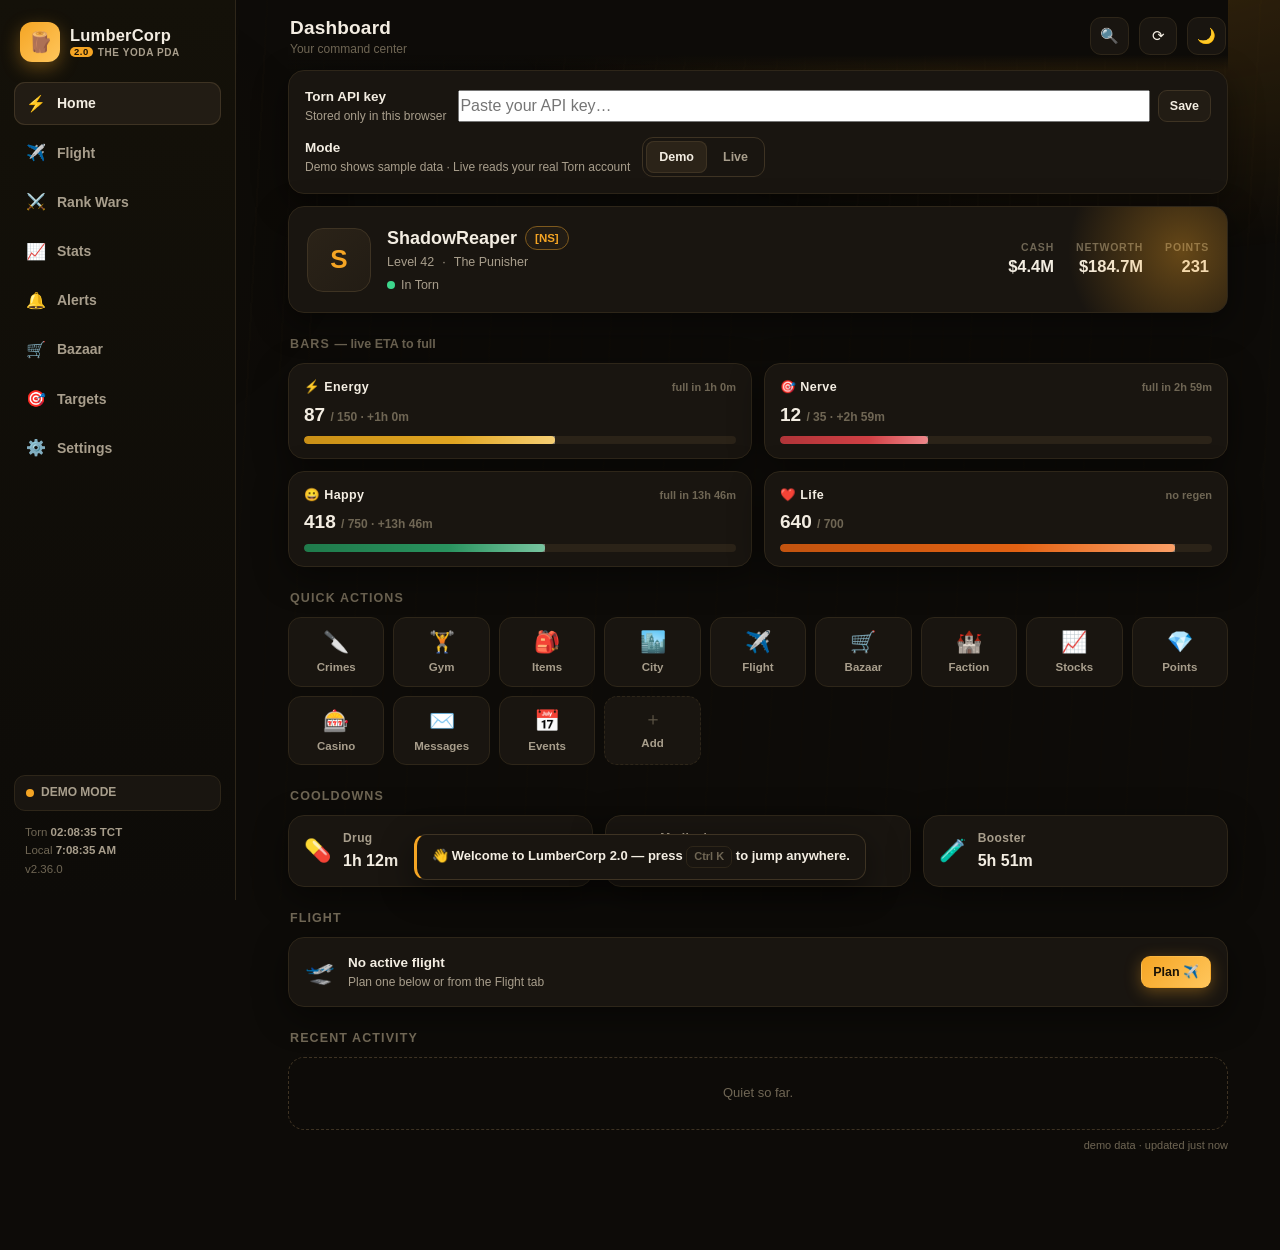
==== lumbercorp-2/index.html @ 940ba633 "Energy/bars fix-it flow (v2.36.0): lock hint becomes an action card (Torn prefs link + inline new-ke" ====
<!DOCTYPE html>
<html lang="en" data-theme="dark" data-accent="amber">
<head>
<meta charset="UTF-8">
<meta name="viewport" content="width=device-width, initial-scale=1, viewport-fit=cover">
<meta name="theme-color" content="#0d0b08">
<link rel="manifest" href="manifest.webmanifest">
<link rel="icon" type="image/png" href="icons/icon-192.png">
<link rel="apple-touch-icon" href="icons/icon-192.png">
<meta name="apple-mobile-web-app-capable" content="yes">
<meta name="apple-mobile-web-app-status-bar-style" content="black-translucent">
<meta name="mobile-web-app-capable" content="yes">
<title>LumberCorp 2.0 — the next-gen PDA</title>
<script src="config.js"></script>
<style>
  :root{
    --bg:#0d0b08; --bg2:#141109; --card:#191510; --card2:#221c14; --card3:#2b2318;
    --border:#2e2619; --border2:#3e3323;
    --text:#f3ede2; --muted:#a89e8c; --faint:#6f6654;
    --energy:#f0b429; --nerve:#e5484d; --happy:#30a46c; --life:#f76b15;
    --ok:#3dd68c; --warn:#f5a524; --bad:#f05c5c; --info:#5ab8ff; --travel:#c084fc;
    --accent:#f5a524; --accent2:#ffc65c; --glow:rgba(245,165,36,.35);
    --shadow:0 10px 34px rgba(0,0,0,.45);
    --radius:16px;
  }
  [data-accent="ember"]{ --accent:#ff6b4a; --accent2:#ff927a; --glow:rgba(255,107,74,.35); }
  [data-accent="jade"] { --accent:#2fbf71; --accent2:#63d99c; --glow:rgba(47,191,113,.35); }
  [data-accent="violet"]{ --accent:#8b5cf6; --accent2:#b08cff; --glow:rgba(139,92,246,.35); }
  [data-accent="ice"]  { --accent:#38bdf8; --accent2:#7dd3fc; --glow:rgba(56,189,248,.35); }
  [data-theme="light"]{
    --bg:#f4efe4; --bg2:#faf6ec; --card:#ffffff; --card2:#f6f1e6; --card3:#efe8d8;
    --border:#e2d9c6; --border2:#cfc3aa;
    --text:#241f16; --muted:#6d6350; --faint:#9a8f78;
    --shadow:0 10px 28px rgba(80,60,20,.10);
  }
  *{box-sizing:border-box;margin:0;padding:0}
  html{-webkit-text-size-adjust:100%}
  body{
    background:var(--bg); color:var(--text);
    font-family:-apple-system,BlinkMacSystemFont,"Segoe UI",Roboto,Inter,Helvetica,Arial,sans-serif;
    line-height:1.45; min-height:100vh;
    transition:background .25s,color .25s;
  }
  /* wood-grain ambience */
  .bg-wood{
    position:fixed; inset:0; z-index:-1; pointer-events:none; opacity:.55;
    background:
      radial-gradient(1100px 560px at 88% -10%, var(--glow), transparent 62%),
      radial-gradient(900px 520px at -12% 24%, rgba(120,80,30,.10), transparent 60%),
      repeating-linear-gradient(93deg, transparent 0 26px, rgba(120,84,34,.045) 26px 28px, transparent 28px 58px, rgba(120,84,34,.03) 58px 60px);
  }
  [data-theme="light"] .bg-wood{opacity:.5}
  .bg-rain{
    position:fixed; inset:0; z-index:-1; pointer-events:none; opacity:.42;
    width:100%; height:100%;
  }
  [data-theme="light"] .bg-rain{opacity:.16}
  ::selection{background:var(--glow)}
  a{color:var(--accent2)}
  input,select,button,textarea{font:inherit;color:inherit}
  .num{font-variant-numeric:tabular-nums}

  /* ================= layout ================= */
  .shell{display:grid;grid-template-columns:236px 1fr;min-height:100vh}
  aside{
    border-right:1px solid var(--border); padding:18px 14px; position:sticky; top:0;
    height:100vh; display:flex; flex-direction:column; gap:6px;
    background:linear-gradient(180deg, var(--bg2), var(--bg));
  }
  main{padding:0 20px 96px; max-width:980px; width:100%; margin:0 auto; min-width:0}
  @media (max-width:880px){
    .shell{grid-template-columns:1fr}
    aside{display:none}
    main{padding:0 12px 110px}
  }

  /* ================= rail ================= */
  .logo{display:flex;align-items:center;gap:10px;padding:4px 6px 14px}
  .logo .mark{
    width:40px;height:40px;border-radius:12px;flex:0 0 auto;
    background:linear-gradient(135deg,var(--accent),var(--accent2));
    display:grid;place-items:center;font-size:20px;color:#1a1206;font-weight:900;
    box-shadow:0 6px 18px var(--glow);
  }
  .logo .word{font-weight:800;font-size:16.5px;letter-spacing:.2px;line-height:1.1}
  .logo .word small{display:flex;align-items:center;gap:5px;font-size:10px;font-weight:700;color:var(--muted);letter-spacing:.6px;margin-top:2px}
  .vtag{background:var(--accent);color:#1a1206;border-radius:5px;padding:0 4px;font-size:9.5px;font-weight:900;letter-spacing:.5px}
  .navitem{
    display:flex;align-items:center;gap:11px;width:100%;text-align:left;
    background:none;border:none;color:var(--muted);cursor:pointer;
    padding:10px 12px;border-radius:11px;font-size:14px;font-weight:600;transition:.15s;
  }
  .navitem:hover{background:var(--card);color:var(--text)}
  .navitem.active{background:var(--card2);color:var(--text);box-shadow:inset 0 0 0 1px var(--border2)}
  .navitem .ni{width:20px;text-align:center;font-size:16px}
  .navitem .badge{
    margin-left:auto;background:var(--accent);color:#1a1206;font-size:10.5px;font-weight:800;
    min-width:18px;height:18px;border-radius:99px;display:grid;place-items:center;padding:0 5px;
  }
  .railfoot{margin-top:auto;display:flex;flex-direction:column;gap:8px}
  .modebadge{
    display:flex;align-items:center;gap:7px;padding:8px 11px;border-radius:11px;
    background:var(--card);border:1px solid var(--border);font-size:12px;font-weight:700;color:var(--muted);cursor:pointer;
  }
  .modebadge .dot{width:8px;height:8px;border-radius:50%;background:var(--warn);animation:pulse 2s infinite}
  .modebadge.live .dot{background:var(--ok)}
  @keyframes pulse{0%,100%{opacity:1}50%{opacity:.35}}
  .clockbox{padding:4px 11px;font-size:11.5px;color:var(--faint);line-height:1.6}
  .clockbox b{color:var(--muted);font-variant-numeric:tabular-nums;font-weight:600}

  /* ---- bazaar sub tabs ---- */
  #bzFrame{width:100%;height:clamp(560px,80vh,1100px);border:1px solid var(--border2);border-radius:14px;background:#0b0e14;display:block;margin-top:12px}

  /* ================= target finder ================= */
  #tfFrame{width:100%;height:clamp(560px,80vh,1100px);border:1px solid var(--border2);border-radius:14px;background:#0b0d10;display:block;margin-top:12px}
  .tf-bar{display:flex;gap:8px;align-items:center;flex-wrap:wrap;margin:0 2px 12px}
  .tf-bar input{flex:1;min-width:220px;background:var(--card2);border:1px solid var(--border);border-radius:10px;padding:10px 12px;color:var(--text);font-weight:600}
  .tf-bar input:focus{outline:none;border-color:var(--accent)}
  .tf-cards{display:grid;grid-template-columns:repeat(auto-fill,minmax(290px,1fr));gap:10px}
  .tf-card{background:var(--card);border:1px solid var(--border);border-radius:14px;padding:13px 14px;transition:.15s}
  .tf-card:hover{border-color:var(--accent)}
  .tf-top{display:flex;align-items:center;gap:10px;margin-bottom:9px}
  .tf-name{font-weight:800;font-size:14.5px}
  .tf-sub{color:var(--muted);font-size:11.5px}
  .tf-grid{display:grid;grid-template-columns:1fr 1fr;gap:4px 10px;font-size:12.5px}
  .tf-k{color:var(--muted)} .tf-v{font-weight:700;text-align:right}
  .tf-ok{color:var(--ok)} .tf-bad{color:var(--bad)} .tf-warn{color:var(--warn)}

  /* ================= home mode segment ================= */
  .seg{display:inline-flex;gap:4px;background:var(--card2);border:1px solid var(--border2);border-radius:12px;padding:4px}
  .seg button{background:none;border:none;color:var(--muted);font-weight:700;font-size:12.5px;padding:7px 14px;border-radius:9px;cursor:pointer;transition:.15s}
  .seg button:hover{color:var(--text)}
  .seg button.active{background:var(--accent);color:#141005;box-shadow:0 2px 10px var(--glow)}

  /* ================= rank wars ================= */
  /* ---- rank wars sub tabs (mirror of the rankwars app tabs) ---- */
  .rw-war{padding:14px 15px;cursor:pointer;transition:.15s;position:relative}
  .rw-war:hover{border-color:var(--accent);transform:translateY(-2px);box-shadow:0 8px 20px var(--glow)}
  .rw-war .rwtop{display:flex;align-items:center;gap:8px;flex-wrap:wrap}
  .rw-war .rwvs{font-size:13px;font-weight:800}
  .rw-war .rwscore{font-size:14px;font-weight:800;font-variant-numeric:tabular-nums}
  .rw-war .dom{height:8px;border-radius:99px;background:var(--card3);overflow:hidden;display:flex;margin:10px 0 6px}
  .rw-war .dom .a{background:linear-gradient(90deg,#2fbf71,#63d99c)}
  .rw-war .dom .b{background:linear-gradient(90deg,#e5484d,#f0797d)}
  .rw-war .rwmeta{display:flex;gap:10px;font-size:11.5px;color:var(--faint);flex-wrap:wrap;font-variant-numeric:tabular-nums}
  .rw-score-big{font-size:22px;font-weight:900;font-variant-numeric:tabular-nums}
  .rw-facname{font-weight:800;font-size:14px}
  .rw-roster .tbl td{padding:7px 9px}
  .hosp{color:var(--bad);font-weight:700;font-variant-numeric:tabular-nums}
  .okay{color:var(--ok);font-weight:700}
  .jail{color:var(--warn);font-weight:700;font-variant-numeric:tabular-nums}
  .away{color:var(--info);font-weight:700}
  .chainbar{display:flex;align-items:center;gap:9px;font-size:11.5px;color:var(--muted)}
  .chainbar .track{flex:1;height:6px}
  .chainbar .fill.chainfill{background:linear-gradient(90deg,var(--travel),#e0b7ff);transition:width 1s linear}

  /* ================= bottom tabbar (mobile) ================= */
  .tabbar{
    display:none;position:fixed;left:0;right:0;bottom:0;z-index:60;
    background:color-mix(in srgb, var(--bg) 88%, transparent);
    backdrop-filter:blur(14px);-webkit-backdrop-filter:blur(14px);
    border-top:1px solid var(--border);
    padding:6px 8px calc(6px + env(safe-area-inset-bottom));
    grid-template-columns:repeat(8, 1fr);gap:2px;
  }
  .tabbar button{
    background:none;border:none;color:var(--faint);cursor:pointer;
    display:flex;flex-direction:column;align-items:center;gap:2px;
    font-size:10px;font-weight:700;padding:6px 0 4px;border-radius:10px;position:relative;
  }
  .tabbar button .ti{font-size:17px;line-height:1.2}
  .tabbar button.active{color:var(--accent)}
  .tabbar .badge{
    position:absolute;top:2px;right:calc(50% - 20px);
    background:var(--accent);color:#1a1206;font-size:9.5px;font-weight:800;
    min-width:16px;height:16px;border-radius:99px;display:grid;place-items:center;padding:0 4px;
  }
  @media (max-width:880px){ .tabbar{display:grid} }

  /* ================= topbar ================= */
  .topbar{
    position:sticky;top:0;z-index:50;display:flex;align-items:center;gap:10px;
    padding:14px 2px 12px;
    background:linear-gradient(180deg, var(--bg) 78%, transparent);
  }
  .topbar h1{font-size:19px;font-weight:800;letter-spacing:.2px}
  .topbar .sub{font-size:12px;color:var(--faint);margin-top:-1px}
  .spacer{flex:1}
  .iconbtn{
    background:var(--card);border:1px solid var(--border);color:var(--text);
    min-width:38px;height:38px;border-radius:11px;cursor:pointer;font-size:15px;
    display:inline-grid;place-items:center;transition:.15s;padding:0 9px;
  }
  .iconbtn:hover{border-color:var(--border2);background:var(--card2)}
  .iconbtn:active{transform:scale(.94)}
  .iconbtn.spin{animation:spin 1s linear infinite}
  @keyframes spin{to{transform:rotate(360deg)}}
  .kbadge{
    display:inline-flex;align-items:center;gap:5px;font-size:11px;color:var(--faint);
    border:1px solid var(--border);border-radius:7px;padding:2px 7px;background:var(--card);
  }

  /* ================= cards & bits ================= */
  .sec{font-size:12.5px;font-weight:800;letter-spacing:1.1px;text-transform:uppercase;color:var(--faint);margin:22px 2px 10px}
  .sec:first-child{margin-top:6px}
  .card{background:var(--card);border:1px solid var(--border);border-radius:var(--radius);box-shadow:var(--shadow)}
  .btn{
    display:inline-flex;align-items:center;justify-content:center;gap:7px;
    background:var(--card2);border:1px solid var(--border2);color:var(--text);
    padding:9px 15px;border-radius:11px;cursor:pointer;font-size:13.5px;font-weight:700;transition:.15s;
  }
  .btn:hover{background:var(--card3)}
  .btn:active{transform:scale(.97)}
  .btn.primary{background:linear-gradient(135deg,var(--accent),var(--accent2));border-color:transparent;color:#1a1206;box-shadow:0 4px 16px var(--glow)}
  .btn.primary:hover{filter:brightness(1.06)}
  .btn.danger{color:var(--bad);border-color:color-mix(in srgb, var(--bad) 40%, var(--border))}
  .btn.sm{padding:6px 11px;font-size:12.5px;border-radius:9px}
  .chip{display:inline-flex;align-items:center;gap:5px;font-size:11.5px;font-weight:700;color:var(--muted);background:var(--card2);border:1px solid var(--border);border-radius:99px;padding:3px 9px}
  .chip.ok{color:var(--ok);border-color:color-mix(in srgb,var(--ok) 35%,var(--border))}
  .chip.warn{color:var(--warn);border-color:color-mix(in srgb,var(--warn) 35%,var(--border))}
  .chip.bad{color:var(--bad);border-color:color-mix(in srgb,var(--bad) 35%,var(--border))}
  .chip.accent{color:var(--accent);border-color:color-mix(in srgb,var(--accent) 40%,var(--border))}
  .grid{display:grid;gap:12px}
  .g2{grid-template-columns:1fr 1fr}
  .g3{grid-template-columns:repeat(3,1fr)}
  @media (max-width:700px){ .g3{grid-template-columns:1fr 1fr} .g2{grid-template-columns:1fr} }

  /* ================= identity card ================= */
  .idcard{position:relative;overflow:hidden;padding:18px;display:flex;gap:16px;align-items:center;flex-wrap:wrap}
  .idcard::before{
    content:"";position:absolute;right:-70px;top:-70px;width:230px;height:230px;border-radius:50%;
    background:radial-gradient(circle, var(--glow), transparent 70%);pointer-events:none;
  }
  .avatar{
    width:64px;height:64px;border-radius:16px;flex:0 0 auto;
    background:linear-gradient(135deg,var(--card3),var(--card2));
    border:1px solid var(--border2);display:grid;place-items:center;
    font-size:26px;font-weight:900;color:var(--accent);
  }
  .idmain{min-width:180px;flex:1}
  .idname{font-size:18px;font-weight:800;display:flex;align-items:center;gap:8px;flex-wrap:wrap}
  .idsub{font-size:12.5px;color:var(--muted);margin-top:2px;display:flex;gap:8px;align-items:center;flex-wrap:wrap}
  .idstatus{display:flex;align-items:center;gap:6px;font-size:12.5px;margin-top:5px;color:var(--muted)}
  .idstatus .sdot{width:8px;height:8px;border-radius:50%;background:var(--ok)}
  .idmoney{display:flex;gap:22px;margin-left:auto;text-align:right;flex-wrap:wrap}
  .idmoney .m small{display:block;font-size:10.5px;font-weight:700;letter-spacing:.8px;color:var(--faint);text-transform:uppercase}
  .idmoney .m b{font-size:16.5px;font-weight:800;font-variant-numeric:tabular-nums}

  /* ================= bars ================= */
  .barcard{padding:14px 15px;position:relative;overflow:hidden}
  .barcard .top{display:flex;align-items:baseline;gap:7px}
  .barcard .top .lbl{font-size:12.5px;font-weight:800;letter-spacing:.4px}
  .barcard .top .eta{margin-left:auto;font-size:11px;color:var(--faint);font-variant-numeric:tabular-nums;font-weight:600}
  .barcard .v{font-size:19px;font-weight:800;font-variant-numeric:tabular-nums;margin:4px 0 8px}
  .barcard .v small{font-size:12px;color:var(--faint);font-weight:600}
  .track{height:8px;border-radius:99px;background:var(--card3);overflow:hidden;position:relative}
  .fill{height:100%;border-radius:99px;position:relative;transition:width .8s cubic-bezier(.3,.7,.3,1)}
  .fill::after{
    content:"";position:absolute;inset:0;
    background:linear-gradient(100deg,transparent 30%,rgba(255,255,255,.35) 50%,transparent 70%);
    animation:shimmer 2.4s linear infinite;background-size:200% 100%;
  }
  @keyframes shimmer{from{background-position:200% 0}to{background-position:-200% 0}}
  .fill.energy{background:linear-gradient(90deg,#c98f16,var(--energy))}
  .fill.nerve{background:linear-gradient(90deg,#b03438,var(--nerve))}
  .fill.happy{background:linear-gradient(90deg,#1f7a4b,var(--happy))}
  .fill.life{background:linear-gradient(90deg,#c2530f,var(--life))}

  /* ================= actions ================= */
  .actgrid{display:grid;grid-template-columns:repeat(auto-fill,minmax(96px,1fr));gap:9px}
  .act{
    display:flex;flex-direction:column;align-items:center;gap:7px;text-decoration:none;color:var(--text);
    background:var(--card);border:1px solid var(--border);border-radius:13px;padding:13px 6px 10px;
    transition:.15s;position:relative;
  }
  .act:hover{border-color:var(--accent);transform:translateY(-1px);box-shadow:0 6px 16px var(--glow)}
  .act .ai{font-size:21px;line-height:1}
  .act .an{font-size:11.5px;font-weight:700;color:var(--muted)}
  .act .rm{
    position:absolute;top:4px;right:4px;width:18px;height:18px;border-radius:6px;border:none;cursor:pointer;
    background:var(--card3);color:var(--faint);font-size:10px;display:none;place-items:center;line-height:1;
  }
  .act:hover .rm{display:grid}
  .act .rm:hover{color:var(--bad)}
  .act.add{cursor:pointer;border-style:dashed;color:var(--faint)}
  .act.add .ai{font-size:18px;opacity:.8}

  /* ================= cooldowns ================= */
  .cdrow{display:grid;grid-template-columns:repeat(3,1fr);gap:12px}
  @media (max-width:700px){ .cdrow{grid-template-columns:1fr} }
  .cdcard{padding:14px 15px;display:flex;align-items:center;gap:12px}
  .cdcard .ci{font-size:22px}
  .cdcard .cl{font-size:12px;font-weight:800;letter-spacing:.4px;color:var(--muted)}
  .cdcard .cv{font-size:16px;font-weight:800;font-variant-numeric:tabular-nums;margin-top:1px}
  .cdcard.ready .cv{color:var(--ok)}

  /* ================= flight ================= */
  .flightmini{padding:15px 16px;display:flex;align-items:center;gap:13px}
  .flightmini .fi{font-size:24px}
  .flightmini .ft{font-size:13.5px;font-weight:700}
  .flightmini .fs{font-size:12px;color:var(--muted);margin-top:1px}
  .flightmini .fc{margin-left:auto;text-align:right}
  .flightmini .fc b{font-size:16px;font-variant-numeric:tabular-nums}
  .plan{padding:16px;display:grid;gap:12px}
  .frow{display:grid;grid-template-columns:1fr 1fr;gap:12px}
  @media (max-width:700px){ .frow{grid-template-columns:1fr} }
  .field label{display:block;font-size:11px;font-weight:800;letter-spacing:.8px;text-transform:uppercase;color:var(--faint);margin-bottom:6px}
  .field select,.field input[type=text],.field input[type=password],.field input[type=number]{
    width:100%;background:var(--card2);border:1px solid var(--border2);border-radius:10px;
    padding:10px 12px;font-size:13.5px;font-weight:600;outline:none;transition:.15s;
  }
  .field select:focus,.field input:focus{border-color:var(--accent);box-shadow:0 0 0 3px var(--glow)}
  .planinfo{display:flex;gap:18px;flex-wrap:wrap;padding:11px 13px;background:var(--card2);border:1px solid var(--border);border-radius:11px;font-size:12.5px;color:var(--muted)}
  .planinfo b{color:var(--text);font-variant-numeric:tabular-nums}
  .restock{padding:13px 15px;display:flex;align-items:center;gap:13px}
  .restock .track{flex:1;height:6px}
  .restock .fill.restockfill{background:linear-gradient(90deg,var(--accent),var(--accent2));transition:width 1s linear}
  .destgrid{display:grid;grid-template-columns:repeat(auto-fill,minmax(215px,1fr));gap:12px}
  .dest{padding:14px;cursor:pointer;transition:.15s;position:relative}
  .dest:hover{border-color:var(--accent);transform:translateY(-2px);box-shadow:0 8px 20px var(--glow)}
  .dest .dhead{display:flex;align-items:center;gap:9px}
  .dest .fl{font-size:24px}
  .dest .dc{font-weight:800;font-size:14px;line-height:1.15}
  .dest .dy{font-size:11px;color:var(--faint);margin-top:1px}
  .dest .dtime{margin-left:auto;font-size:11px;font-weight:800;color:var(--accent);background:var(--card2);border:1px solid var(--border);padding:3px 8px;border-radius:8px;font-variant-numeric:tabular-nums;white-space:nowrap}
  .dest .ditems{display:block;margin-top:10px}
  .dest .mrow{display:flex;align-items:center;gap:6px;font-size:11px;padding:3.5px 0;border-bottom:1px dashed var(--border)}
  .dest .mrow .mn{flex:1;min-width:0;overflow:hidden;text-overflow:ellipsis;white-space:nowrap;font-weight:600;color:var(--muted)}
  .dest .mrow .mq{color:var(--faint);font-variant-numeric:tabular-nums;font-weight:600}
  .dest .mrow .mp{color:var(--text);font-weight:700;font-variant-numeric:tabular-nums}
  .dest .mrow .mprof{font-weight:800;font-variant-numeric:tabular-nums;color:var(--faint)}
  .dest .mrow .mprof.up{color:var(--ok)}
  .dest .mrow .mprof.down{color:var(--bad)}
  .dest .bestflip{margin-top:8px;padding-top:8px;border-top:1px solid var(--border);font-size:11px;font-weight:800;color:var(--accent)}
  .dest .itemchip{font-size:10.5px;background:var(--card2);border:1px solid var(--border);color:var(--muted);border-radius:7px;padding:2px 7px;font-weight:600;display:inline-block;margin-top:7px}
  .dest .itemchip b{color:var(--text)}
  .dest .itemchip .zero{opacity:.45}

  /* ================= shared controls ================= */
  .seg{display:inline-flex;background:var(--card);border:1px solid var(--border2);border-radius:11px;padding:3px;gap:3px}
  .seg button{border:none;background:none;color:var(--muted);font-size:12.5px;font-weight:700;padding:7px 13px;border-radius:8px;cursor:pointer;transition:.15s}
  .seg button.active{background:var(--card3);color:var(--text);box-shadow:inset 0 0 0 1px var(--border2)}
  .tbl{width:100%;border-collapse:collapse;font-size:12.5px}
  .tbl th{font-size:10.5px;text-transform:uppercase;letter-spacing:.8px;color:var(--faint);text-align:left;padding:8px 10px;border-bottom:1px solid var(--border)}
  .tbl td{padding:9px 10px;border-bottom:1px solid var(--border);font-variant-numeric:tabular-nums}
  .tbl tr:last-child td{border-bottom:none}
  .tbl .r{text-align:right}
  .profit-up{color:var(--ok);font-weight:800}
  .profit-down{color:var(--bad);font-weight:700}
  .tblwrap{overflow-x:auto;border-radius:var(--radius)}

  /* ================= stats ================= */
  .statgrid{display:grid;grid-template-columns:repeat(auto-fill,minmax(150px,1fr));gap:10px}
  .stat{padding:13px 14px}
  .stat .sl{font-size:11px;font-weight:700;color:var(--faint);display:flex;gap:6px;align-items:center}
  .stat .sv{font-size:17px;font-weight:800;font-variant-numeric:tabular-nums;margin-top:4px}
  .faction{padding:16px;display:flex;gap:16px;align-items:center;flex-wrap:wrap}
  .faction .femblem{width:52px;height:52px;border-radius:14px;background:linear-gradient(135deg,var(--card3),var(--card2));border:1px solid var(--border2);display:grid;place-items:center;font-size:23px}
  .faction .fname{font-weight:800;font-size:15.5px}
  .faction .fsub{font-size:12px;color:var(--muted)}
  .faction .fstats{margin-left:auto;display:flex;gap:20px;text-align:right;flex-wrap:wrap}
  .faction .fstats small{display:block;font-size:10px;letter-spacing:.7px;text-transform:uppercase;color:var(--faint);font-weight:700}
  .faction .fstats b{font-size:15px;font-variant-numeric:tabular-nums}

  /* ================= alerts / activity ================= */
  .feed{display:flex;flex-direction:column;gap:7px}
  .fitem{display:flex;gap:11px;align-items:flex-start;padding:11px 13px;background:var(--card);border:1px solid var(--border);border-radius:12px}
  .fitem .fico{font-size:16px;line-height:1.3}
  .fitem .ftx{font-size:13px}
  .fitem .ftm{font-size:11px;color:var(--faint);margin-top:1px}
  .empty{padding:26px;text-align:center;color:var(--faint);font-size:13px;border:1px dashed var(--border2);border-radius:var(--radius)}


  /* ================= settings ================= */
  .setcard{padding:16px;display:flex;flex-direction:column;gap:12px}
  .setrow{display:flex;align-items:center;gap:12px;flex-wrap:wrap}
  .setrow .st{font-size:13.5px;font-weight:700}
  .setrow .sd{font-size:12px;color:var(--muted);margin-top:1px}
  .switch{position:relative;width:44px;height:25px;flex:0 0 auto;margin-left:auto}
  .switch input{opacity:0;width:100%;height:100%;position:absolute;cursor:pointer;z-index:2;margin:0}
  .switch .sl2{position:absolute;inset:0;background:var(--card3);border:1px solid var(--border2);border-radius:99px;transition:.2s}
  .switch .sl2::after{content:"";position:absolute;top:2px;left:2px;width:19px;height:19px;border-radius:50%;background:var(--muted);transition:.2s}
  .switch input:checked + .sl2{background:var(--glow);border-color:var(--accent)}
  .switch input:checked + .sl2::after{left:21px;background:var(--accent)}
  .accentrow{display:flex;gap:9px}
  .swatch{width:30px;height:30px;border-radius:10px;cursor:pointer;border:2px solid transparent;transition:.15s}
  .swatch.sel{border-color:var(--text);transform:scale(1.1)}
  .keyrow{display:flex;gap:8px;flex:1;min-width:220px}
  .keyrow input{flex:1}

  /* ================= overlays ================= */
  .overlay{
    position:fixed;inset:0;z-index:100;background:rgba(8,6,3,.6);
    backdrop-filter:blur(6px);-webkit-backdrop-filter:blur(6px);
    display:none;align-items:flex-start;justify-content:center;padding:12vh 16px 16px;
  }
  .overlay.open{display:flex;animation:fadein .15s ease}
  @keyframes fadein{from{opacity:0}to{opacity:1}}
  .modal{
    width:100%;max-width:560px;background:var(--card);border:1px solid var(--border2);
    border-radius:18px;box-shadow:var(--shadow);overflow:hidden;animation:pop .18s cubic-bezier(.2,.9,.3,1.2);
  }
  @keyframes pop{from{transform:scale(.96) translateY(8px);opacity:0}to{transform:none;opacity:1}}
  .palinput{
    width:100%;background:none;border:none;outline:none;padding:16px 18px;font-size:15.5px;font-weight:600;
    border-bottom:1px solid var(--border);
  }
  .pallist{max-height:46vh;overflow-y:auto;padding:7px}
  .palitem{display:flex;align-items:center;gap:12px;width:100%;text-align:left;background:none;border:none;cursor:pointer;padding:10px 12px;border-radius:11px}
  .palitem .pi{font-size:17px;width:24px;text-align:center}
  .palitem .pt{font-size:13.5px;font-weight:700}
  .palitem .ps{font-size:11.5px;color:var(--faint)}
  .palitem .pk{margin-left:auto;font-size:10px;color:var(--faint);border:1px solid var(--border);border-radius:5px;padding:1px 5px}
  .palitem:hover,.palitem.sel{background:var(--card2)}
  .palfoot{display:flex;gap:14px;padding:9px 16px;border-top:1px solid var(--border);font-size:10.5px;color:var(--faint)}
  .sheethead{display:flex;align-items:center;gap:11px;padding:15px 17px;border-bottom:1px solid var(--border)}
  .sheethead .st1{font-size:15.5px;font-weight:800}
  .sheethead .st2{font-size:11.5px;color:var(--faint)}
  .sheetbody{max-height:56vh;overflow-y:auto;padding:13px 17px 17px}

  /* ================= toasts ================= */
  #toasts{position:fixed;bottom:calc(20px + env(safe-area-inset-bottom));left:50%;transform:translateX(-50%);z-index:200;display:flex;flex-direction:column;gap:8px;align-items:center;pointer-events:none;width:min(92vw,460px)}
  .toast{
    background:var(--card);border:1px solid var(--border2);border-left:3px solid var(--accent);
    color:var(--text);font-size:13px;font-weight:600;padding:11px 15px;border-radius:12px;
    box-shadow:var(--shadow);animation:toastin .25s cubic-bezier(.2,.9,.3,1.2);max-width:100%;
  }
  .toast.ok{border-left-color:var(--ok)} .toast.bad{border-left-color:var(--bad)} .toast.warn{border-left-color:var(--warn)}
  @keyframes toastin{from{transform:translateY(14px);opacity:0}to{transform:none;opacity:1}}
  .toast.out{transition:.3s;opacity:0;transform:translateY(8px)}

  .updated{font-size:11px;color:var(--faint);text-align:right;margin-top:8px}
  [hidden]{display:none !important}
#rwLiveWrap{margin-top:12px}
#rwFrame{width:100%;height:clamp(560px,78vh,1000px);border:1px solid var(--border2);border-radius:14px;background:#0b0d10;display:block}
</style>
</head>
<body>
<div class="bg-wood"></div>
<canvas class="bg-rain" id="bgRain" aria-hidden="true"></canvas>

<div class="shell">
  <!-- ================= side rail ================= -->
  <aside>
    <div class="logo">
      <div class="mark">🪵</div>
      <div class="word">LumberCorp
        <small><span class="vtag">2.0</span> THE YODA PDA</small>
      </div>
    </div>
    <button class="navitem active" data-page="dashboard"><span class="ni">⚡</span> Home</button>
    <button class="navitem" data-page="flight"><span class="ni">✈️</span> Flight</button>
    <button class="navitem" data-page="rankwars"><span class="ni">⚔️</span> Rank Wars</button>
    <button class="navitem" data-page="stats"><span class="ni">📈</span> Stats</button>
    <button class="navitem" data-page="alerts"><span class="ni">🔔</span> Alerts <span class="badge" id="alertBadge" hidden>0</span></button>
    <button class="navitem" data-page="bazaar"><span class="ni">🛒</span> Bazaar</button>
    <button class="navitem" data-page="targets"><span class="ni">🎯</span> Targets</button>
    <button class="navitem" data-page="settings"><span class="ni">⚙️</span> Settings</button>
    <div class="railfoot">
      <button class="modebadge" id="modeBadge" title="Toggle demo / live mode">
        <span class="dot"></span><span id="modeBadgeTxt">DEMO MODE</span>
      </button>
      <div class="clockbox">
        Torn <b id="clockTorn">--:--:--</b><br>
        Local <b id="clockLocal">--:--:--</b><br>
        <span id="lcVer" title="App build"></span>
      </div>
    </div>
  </aside>

  <!-- ================= main ================= -->
  <main>
    <div class="topbar">
      <div>
        <h1 id="pageTitle">Dashboard</h1>
        <div class="sub" id="pageSub">Your command center</div>
      </div>
      <div class="spacer"></div>
      <button class="iconbtn" id="btnSearch" title="Search (Ctrl+K)">🔍</button>
      <button class="iconbtn" id="btnRefresh" title="Refresh data">⟳</button>
      <button class="iconbtn" id="btnTheme" title="Toggle theme">🌙</button>
    </div>



    <!-- ============ DASHBOARD ============ -->
    <section id="page-dashboard">
      <div class="card setcard" style="margin-bottom:12px">
        <div class="setrow">
          <div style="min-width:140px"><div class="st">Torn API key</div><div class="sd">Stored only in this browser</div></div>
          <div class="keyrow">
            <input type="password" id="homeKey" placeholder="Paste your API key…" autocomplete="off">
            <button class="btn sm" id="btnHomeSaveKey">Save</button>
          </div>
        </div>
        <div class="setrow">
          <div><div class="st">Mode</div><div class="sd">Demo shows sample data · Live reads your real Torn account</div></div>
          <div class="seg" id="homeModeSeg">
            <button data-homemode="demo">Demo</button>
            <button data-homemode="live">Live</button>
          </div>
        </div>
      </div>
      <div class="card idcard">
        <div class="avatar" id="idAvatar">S</div>
        <div class="idmain">
          <div class="idname"><span id="idName">—</span><span class="chip accent" id="idTag">—</span></div>
          <div class="idsub"><span id="idLevel">—</span> · <span id="idRank">—</span></div>
          <div class="idstatus"><span class="sdot" id="idStatusDot"></span><span id="idStatus">—</span></div>
        </div>
        <div class="idmoney">
          <div class="m"><small>Cash</small><b id="idMoney" class="num">—</b></div>
          <div class="m"><small>Networth</small><b id="idNet" class="num">—</b></div>
          <div class="m"><small>Points</small><b id="idPoints" class="num">—</b></div>
        </div>
      </div>

      <h2 class="sec">Bars <span style="text-transform:none;letter-spacing:0;font-weight:600">— live ETA to full</span></h2>
      <div class="grid g2" id="barsWrap"></div>

      <h2 class="sec">Quick Actions</h2>
      <div class="actgrid" id="actionsWrap"></div>

      <h2 class="sec">Cooldowns</h2>
      <div class="cdrow" id="cdsWrap"></div>

      <h2 class="sec">Flight</h2>
      <div id="flightMini"></div>

      <h2 class="sec">Recent Activity</h2>
      <div class="feed" id="actPreview"></div>
      <div class="updated" id="dashUpdated"></div>
    </section>

    <!-- ============ FLIGHT ============ -->
    <section id="page-flight" hidden>
      <div id="activeFlightBox"></div>
      <h2 class="sec">Travel Planner</h2>
      <div class="card plan">
        <div class="frow">
          <div class="field">
            <label>Destination</label>
            <select id="planDest"></select>
          </div>
          <div class="field">
            <label>Travel class</label>
            <select id="planClass">
              <option value="standard">Standard</option>
              <option value="airstrip">Private Airstrip</option>
              <option value="wlt">WLT (Lean)</option>
              <option value="business">Business Class</option>
            </select>
          </div>
        </div>
        <div class="planinfo" id="planInfo"></div>
        <div style="display:flex;gap:9px;flex-wrap:wrap">
          <button class="btn primary" id="planGo">✈️ Begin flight</button>
          <button class="btn" id="planCancel" hidden>Cancel flight</button>
        </div>
      </div>

      <h2 class="sec">Abroad Stock</h2>
      <div class="card restock">
        <span style="font-size:19px">♻️</span>
        <div style="min-width:130px">
          <div style="font-size:12.5px;font-weight:800">Restock cycle</div>
          <div style="font-size:11px;color:var(--faint)" id="restockTxt">—</div>
        </div>
        <div class="track"><div class="fill restockfill" id="restockBar" style="width:0%"></div></div>
        <button class="iconbtn" id="btnYata" title="Refresh stock feed">⟳</button>
      </div>
      <div style="display:flex;align-items:center;gap:8px;margin:9px 2px 0;flex-wrap:wrap">
        <span class="chip" id="yataStatus">feed idle</span>
        <span class="spacer"></span>
        <button class="btn sm" id="btnReport">📣 Report stock</button>
      </div>
      <div class="destgrid" id="destGrid" style="margin-top:12px"></div>
    </section>

    <!-- ============ RANK WARS ============ -->
    <section id="page-rankwars" hidden>
      <div class="card setcard" id="rwSetup" hidden>
        <div class="setrow">
          <div><div class="st">⚡ Custom backend (optional)</div>
          <div class="sd">This tab loads your deployment at <b>rankwars.onrender.com</b> automatically — its built-in Torn v2 + FF Scouter proxy needs no setup. Paste a proxy URL here only to run the <b>built-in</b> Rank Wars app against a different backend instead (e.g. your LumberCorp proxy from the Blueprint).</div></div>
        </div>
        <div class="setrow">
          <input type="text" id="rwProxyInput" placeholder="https://your-rankwars-proxy.onrender.com" style="flex:1;min-width:220px;background:var(--card2);border:1px solid var(--border2);border-radius:10px;padding:9px 11px;font-weight:600">
          <button class="btn sm primary" id="btnRwProxy">Save &amp; load</button>
        </div>
      </div>
      <div class="card setcard" id="rwDemoNote" hidden>
        <div class="setrow">
          <div><div class="st">⚔️ Live Wars runs on live Torn data</div>
          <div class="sd">Switch to <b>Live mode</b> in Setup — the tab then loads rankwars.onrender.com with real ranked wars from the official API.</div></div>
        </div>
      </div>
      <div class="card setcard" id="rwStatusCard" hidden></div>
      <div id="rwLiveWrap" hidden>
        <iframe id="rwFrame" title="Rank Wars — rankwars.onrender.com" src="about:blank" referrerpolicy="no-referrer"></iframe>
      </div>
    </section>

    <!-- ============ BAZAAR FINDER ============ -->
    <section id="page-bazaar" hidden>
      <div class="card setcard" id="bzScanNote" hidden>
        <div class="setrow">
          <div><div class="st">🛒 The Bazaar Scanner (lumber12345/bazaar) is embedded below</div>
          <div class="sd">The repo's app runs here exactly as published. Switch to <b>Live mode</b> in Setup so your key and proxy sync automatically — or enter a key directly in the app below.</div></div>
        </div>
      </div>
      <div class="card setcard" id="bzScanProxy" hidden></div>
      <div id="bzview-scan" hidden>
        <iframe id="bzFrame" title="Torn Bazaar Scanner" src="about:blank" referrerpolicy="no-referrer"></iframe>
      </div>
    </section>

    <!-- ============ TARGET FINDER ============ -->
    <section id="page-targets" hidden>
      <div class="card setcard" id="tfRemoteCard" hidden></div>
      <div id="tfview-remote" hidden>
        <iframe id="tfFrame" title="Target Finder — lumbercorp-target-finder" src="about:blank" referrerpolicy="no-referrer"></iframe>
      </div>
      <div id="tfview-local" hidden>
      <div class="tf-bar">
        <input type="text" id="tfIds" placeholder="Target IDs — e.g. 241381, 715465, 2205433" autocomplete="off" spellcheck="false">
        <button class="btn sm primary" id="tfGo">🔎 Scout</button>
        <button class="btn sm" id="tfFaction">From faction</button>
        <button class="btn sm" id="btnTfRemote" title="Load the deployed Target Finder app">🌐 My deployment</button>
      </div>
      <div id="tfStatus"></div>
      <div id="tfResult"></div>
      <h2 class="sec">📌 Watchlist</h2>
      <div id="tfWatch"></div>
      </div><!-- /tfview-local -->
    </section>


    <!-- ============ STATS ============ -->
    <section id="page-stats" hidden>
      <h2 class="sec">Faction</h2>
      <div id="factionBox"></div>
      <h2 class="sec">Career Stats</h2>
      <div class="statgrid" id="statsGrid"></div>
      <div class="updated" id="statsUpdated"></div>
    </section>

    <!-- ============ ALERTS ============ -->
    <section id="page-alerts" hidden>
      <h2 class="sec">Notifications</h2>
      <div class="card setcard">
        <div class="setrow">
          <div><div class="st">Browser notifications</div><div class="sd" id="notifState">—</div></div>
          <button class="btn sm" id="btnNotifPerm" style="margin-left:auto">Enable</button>
        </div>
        <div class="setrow">
          <div><div class="st">⚡ Energy full</div><div class="sd">Ping me when energy bar fills</div></div>
          <label class="switch"><input type="checkbox" id="tglEnergy"><span class="sl2"></span></label>
        </div>
        <div class="setrow">
          <div><div class="st">✈️ Flight landing</div><div class="sd">Ping me when my flight lands</div></div>
          <label class="switch"><input type="checkbox" id="tglFlight"><span class="sl2"></span></label>
        </div>
        <div class="setrow">
          <div><div class="st">⏱️ Cooldown finished</div><div class="sd">Ping me when a cooldown hits zero</div></div>
          <label class="switch"><input type="checkbox" id="tglCooldown"><span class="sl2"></span></label>
        </div>
      </div>
      <h2 class="sec">Activity Feed</h2>
      <div class="feed" id="actList"></div>
      <div style="margin-top:12px"><button class="btn sm danger" id="btnClearAct">Clear activity</button></div>
    </section>

    <!-- ============ SETTINGS ============ -->
    <section id="page-settings" hidden>
      <h2 class="sec">Data Source</h2>
      <div class="card setcard">
        <div class="setrow">
          <div><div class="st">Mode</div><div class="sd">Demo simulates a player; Live talks to the Torn API</div></div>
          <div class="seg" style="margin-left:auto">
            <button data-mode="demo">Demo</button>
            <button data-mode="live">Live</button>
          </div>
        </div>
        <div class="setrow" id="capsRow" hidden>
          <div><div class="st">Key access detected</div><div class="sd" id="capsTxt"></div></div>
        </div>
        <div class="setrow" style="flex-direction:column;align-items:stretch;gap:8px">
          <div><div class="st">API diagnostics</div><div class="sd">Test each selection against your saved key — shows Torn's exact answer</div></div>
          <div style="display:flex;gap:7px;flex-wrap:wrap" id="diagBtns"></div>
          <div id="diagOut" style="font-size:12px;font-family:ui-monospace,SFMono-Regular,monospace;color:var(--muted);display:flex;flex-direction:column;gap:4px"></div>
        </div>
        <div class="setrow">
          <div style="min-width:140px"><div class="st">Torn API key</div><div class="sd">Stored only in this browser</div></div>
          <div class="keyrow">
            <input type="password" id="setKey" placeholder="Paste your API key…" autocomplete="off">
            <button class="btn sm" id="btnTestKey">Test</button>
          </div>
        </div>
        <div class="setrow" style="flex-direction:column;align-items:stretch;gap:9px">
          <div><div class="st">📱 Install &amp; push</div><div class="sd">Install LumberCorp on your phone, then get background alerts even when the app is closed — ⚡ energy full · 🏥 hospital out · 🛬 flight landed · 🩸 life critical</div></div>
          <div style="display:flex;gap:7px;flex-wrap:wrap;align-items:center">
            <button class="btn sm" id="btnInstall" hidden>📲 Install app</button>
            <button class="btn sm" id="btnPush">🔔 Enable push</button>
            <button class="btn sm" id="btnPushTest" hidden>📣 Send test</button>
          </div>
          <div id="pushStat" style="font-size:12px;color:var(--muted);line-height:1.6"></div>
          <div id="pushIosNote" hidden style="font-size:12px;color:var(--warn);line-height:1.6">iPhone: first tap <b>Share → Add to Home Screen</b>, then open LumberCorp from the home-screen icon and enable push there — iOS only allows push inside the installed app.</div>
        </div>
        <div class="setrow">
          <div><div class="st">Refresh interval</div><div class="sd">How often live data re-polls</div></div>
          <select id="setRefresh" style="margin-left:auto;background:var(--card2);border:1px solid var(--border2);border-radius:10px;padding:8px 10px;font-weight:600">
            <option value="30">30 s</option>
            <option value="60">60 s</option>
            <option value="120">2 min</option>
            <option value="300">5 min</option>
          </select>
        </div>
      </div>

      <h2 class="sec">Appearance</h2>
      <div class="card setcard">
        <div class="setrow">
          <div><div class="st">Theme</div><div class="sd">Dark timber or warm paper</div></div>
          <div class="seg" style="margin-left:auto">
            <button data-theme-val="dark">🌙 Dark</button>
            <button data-theme-val="light">☀️ Light</button>
          </div>
        </div>
        <div class="setrow">
          <div><div class="st">Accent</div><div class="sd">Pick your finish</div></div>
          <div class="accentrow" style="margin-left:auto" id="accentRow"></div>
        </div>
      </div>

      <h2 class="sec">Quick Actions</h2>
      <div class="card setcard">
        <div id="actionsMgr" style="display:flex;flex-direction:column;gap:7px"></div>
        <div class="setrow" style="border-top:1px solid var(--border);padding-top:12px">
          <input type="text" id="addActEmoji" placeholder="Icon" style="width:64px;text-align:center;background:var(--card2);border:1px solid var(--border2);border-radius:10px;padding:9px">
          <input type="text" id="addActName" placeholder="Name" style="flex:1;min-width:110px;background:var(--card2);border:1px solid var(--border2);border-radius:10px;padding:9px">
          <input type="text" id="addActUrl" placeholder="https://www.torn.com/…" style="flex:1.4;min-width:160px;background:var(--card2);border:1px solid var(--border2);border-radius:10px;padding:9px">
          <button class="btn sm primary" id="btnAddAct">Add</button>
        </div>
      </div>

      <h2 class="sec">Data</h2>
      <div class="card setcard">
        <div class="setrow">
          <div><div class="st">Export settings &amp; cache</div><div class="sd">Download everything this app stored, as JSON</div></div>
          <button class="btn sm" id="btnExport" style="margin-left:auto">⬇️ Export</button>
        </div>
        <div class="setrow">
          <div><div class="st">Reset app</div><div class="sd">Wipe settings, caches, flight &amp; activity</div></div>
          <button class="btn sm danger" id="btnReset" style="margin-left:auto">Reset</button>
        </div>
      </div>

      <h2 class="sec">About</h2>
      <div class="card setcard" style="font-size:13px;color:var(--muted);line-height:1.7">
        <div><b style="color:var(--text)">LumberCorp 2.0</b> <span class="chip accent" id="aboutVer">v2.0.0</span></div>
        <div>
          What's new over 1.0: live bar ETAs &amp; tick simulation · flight planner with landing countdown + notifications ·
          restock-cycle ticker · abroad <i>profit</i> tables vs market value · ⌘K command palette ·
          themable accents · export/reset. Abroad stock still comes from
          <a href="https://yata.yt" target="_blank" rel="noopener">YATA</a> with last-good caching (stale-while-revalidate),
          plus an optional aggregator backend (<code>AGGREGATOR_URL</code>).
        </div>
      </div>
    </section>
  </main>
</div>

<!-- ================= bottom tabbar (mobile) ================= -->
<nav class="tabbar" id="tabbar">
  <button class="active" data-page="dashboard"><span class="ti">⚡</span>Home</button>
  <button data-page="flight"><span class="ti">✈️</span>Flight</button>
  <button data-page="rankwars"><span class="ti">⚔️</span>Wars</button>
  <button data-page="stats"><span class="ti">📈</span>Stats</button>
  <button data-page="alerts"><span class="ti">🔔</span>Alerts<span class="badge" id="alertBadgeM" hidden>0</span></button>
  <button data-page="bazaar"><span class="ti">🛒</span>Bazaar</button>
  <button data-page="targets"><span class="ti">🎯</span>Targets</button>
  <button data-page="settings"><span class="ti">⚙️</span>Setup</button>
</nav>

<!-- ================= command palette ================= -->
<div class="overlay" id="palOverlay">
  <div class="modal">
    <input class="palinput" id="palInput" placeholder="Type to jump anywhere — pages, flights, items…" autocomplete="off">
    <div class="pallist" id="palList"></div>
    <div class="palfoot"><span>↑↓ navigate</span><span>↵ open</span><span>esc close</span></div>
  </div>
</div>

<!-- ================= stock sheet ================= -->
<div class="overlay" id="stockOverlay">
  <div class="modal">
    <div class="sheethead">
      <span id="sheetFlag" style="font-size:26px">🌍</span>
      <div><div class="st1" id="sheetTitle">—</div><div class="st2" id="sheetSub">—</div></div>
      <span class="spacer"></span>
      <button class="iconbtn" id="sheetClose">✕</button>
    </div>
    <div class="sheetbody" id="sheetBody"></div>
  </div>
</div>

<div id="toasts"></div>
<script>
"use strict";
/* =====================================================================
   LumberCorp 2.0 — the next-gen PDA
   Single-file PWA. No dependencies. Demo-first, live when you add a key.
   ===================================================================== */

/* ---------- storage ---------- */
const store = {
  get(k, d){ try{ const v = localStorage.getItem(k); return v == null ? d : JSON.parse(v); }catch(e){ return d; } },
  set(k, v){ try{ localStorage.setItem(k, JSON.stringify(v)); }catch(e){} },
  del(k){ try{ localStorage.removeItem(k); }catch(e){} }
};

/* ---------- formatting ---------- */
const $ = id => document.getElementById(id);
const fmtInt = n => (n == null || isNaN(Number(n))) ? "—" : Number(n).toLocaleString("en-US");
function fmtMoney(n){
  if(n == null || isNaN(Number(n))) return "—";
  n = Number(n); const abs = Math.abs(n);
  if(abs >= 1e9) return "$" + (n/1e9).toFixed(2) + "B";
  if(abs >= 1e6) return "$" + (n/1e6).toFixed(1) + "M";
  if(abs >= 1e4) return "$" + Math.round(n/1e3) + "K";
  return "$" + n.toLocaleString("en-US");
}
function fmtDur(sec){
  if(sec == null || isNaN(sec)) return "—";
  sec = Math.max(0, Math.floor(sec));
  const d = Math.floor(sec/86400), h = Math.floor(sec%86400/3600), m = Math.floor(sec%3600/60), s = sec%60;
  if(d > 0) return d + "d " + h + "h";
  if(h > 0) return h + "h " + m + "m";
  if(m > 0) return m + "m " + (s > 0 ? s + "s" : "");
  return s + "s";
}
/* always shows seconds — used for live countdowns (flights) */
function fmtCountdown(sec){
  if(sec == null || isNaN(sec)) return "—";
  sec = Math.max(0, Math.floor(sec));
  const h = Math.floor(sec/3600), m = Math.floor(sec%3600/60), s = sec%60;
  if(h > 0) return h + "h " + String(m).padStart(2,"0") + "m " + String(s).padStart(2,"0") + "s";
  if(m > 0) return m + "m " + String(s).padStart(2,"0") + "s";
  return s + "s";
}
function fmtClock(ms){
  const d = new Date(ms);
  return d.toLocaleTimeString([], {hour:"2-digit", minute:"2-digit"});
}
function timeAgo(ts){
  if(!ts) return "never";
  const s = Math.max(0, Math.floor((Date.now() - ts)/1000));
  if(s < 5) return "just now";
  if(s < 60) return s + "s ago";
  return fmtDur(s) + " ago";
}
function escHtml(s){
  return String(s == null ? "" : s).replace(/[&<>"']/g, c =>
    ({"&":"&amp;","<":"&lt;",">":"&gt;",'"':"&quot;","'":"&#39;"}[c]));
}
function flagEmoji(cc){
  if(!cc || cc.length !== 2) return "\u{1F3F3}\uFE0F";
  return String.fromCodePoint(...[...cc.toUpperCase()].map(c => 0x1F1E6 + c.charCodeAt(0) - 65));
}

/* ---------- settings ---------- */
const APP_VERSION = "2.36.0";
const DEFAULT_SETTINGS = {
  mode: "demo", apiKey: "", refresh: 60,
  theme: "dark", accent: "amber",
  notifEnergy: true, notifFlight: true, notifCooldown: true,
  customActions: [], rwProxy: ""
};
let settings = Object.assign({}, DEFAULT_SETTINGS, store.get("lc2_settings", {}));

function saveSettings(){ store.set("lc2_settings", settings); }
function applyAppearance(){
  document.documentElement.dataset.theme = settings.theme;
  document.documentElement.dataset.accent = settings.accent;
  document.querySelector('meta[name="theme-color"]').content = settings.theme === "dark" ? "#0d0b08" : "#f4efe4";
  $("btnTheme").textContent = settings.theme === "dark" ? "🌙" : "☀️";
}

/* ---------- static data ---------- */
const DEFAULT_ACTIONS = [
  {name:"Crimes",  url:"https://www.torn.com/crimes.php",          icon:"🔪"},
  {name:"Gym",     url:"https://www.torn.com/gym.php",             icon:"🏋️"},
  {name:"Items",   url:"https://www.torn.com/item.php",            icon:"🎒"},
  {name:"City",    url:"https://www.torn.com/city.php",            icon:"🏙️"},
  {name:"Flight",  url:"https://www.torn.com/page.php?sid=travel", icon:"✈️"},
  {name:"Bazaar",  url:"https://www.torn.com/bazaar.php",          icon:"🛒"},
  {name:"Faction", url:"https://www.torn.com/factions.php",        icon:"🏰"},
  {name:"Stocks",  url:"https://www.torn.com/stockexchange.php",   icon:"📈"},
  {name:"Points",  url:"https://www.torn.com/points.php",          icon:"💎"},
  {name:"Casino",  url:"https://www.torn.com/casino.php",          icon:"🎰"},
  {name:"Messages",url:"https://www.torn.com/messages.php",        icon:"✉️"},
  {name:"Events",  url:"https://www.torn.com/events.php",          icon:"📅"}
];

const STAT_DEFS = [
  {key:"attackswon", label:"Attacks Won", icon:"⚔️"},
  {key:"attackslost", label:"Attacks Lost", icon:"🛡️"},
  {key:"attackhits", label:"Attack Hits", icon:"🎯"},
  {key:"peoplebusted", label:"People Busted", icon:"👮"},
  {key:"revives", label:"Revives Given", icon:"⛑️"},
  {key:"drugsused", label:"Drugs Used", icon:"💊"},
  {key:"bazaarcustomers", label:"Bazaar Customers", icon:"🛒"},
  {key:"bazaarprofit", label:"Bazaar Profit", icon:"💰", money:true},
  {key:"itemsfound", label:"Items Found", icon:"🧰"},
  {key:"cityfinds", label:"City Finds", icon:"📍"},
  {key:"traveltimes", label:"Flights Taken", icon:"✈️"},
  {key:"refills", label:"Refills Used", icon:"⚡"},
  {key:"booksread", label:"Books Read", icon:"📚"},
  {key:"contractscompleted", label:"Contracts Done", icon:"📜"},
  {key:"meritsbought", label:"Merits Bought", icon:"🏅"},
  {key:"mailssent", label:"Mails Sent", icon:"✉️"}
];

/* Destinations — times are minutes per travel class; cost is the standard ticket */
const DESTINATIONS = [
  {country:"Mexico", city:"Ciudad Juarez", flag:"MX",
    times:{standard:24, airstrip:17, wlt:12, business:7}, cost:6500,
    items:[{n:"Dahlia", price:300, kind:"flower"}]},
  {country:"Cayman Islands", city:"George Town", flag:"KY",
    times:{standard:33, airstrip:23, wlt:17, business:10}, cost:10000,
    items:[{n:"Banana Orchid", price:4000, kind:"flower"},
           {n:"Cayman Plushie", price:400, kind:"plushie"},
           {n:"Trout", price:25000, kind:"other"}]},
  {country:"Canada", city:"Toronto", flag:"CA",
    times:{standard:39, airstrip:27, wlt:19, business:12}, cost:9000,
    items:[{n:"Crocus", price:600, kind:"flower"},
           {n:"Wolverine Plushie", price:30, kind:"plushie"}]},
  {country:"Hawaii", city:"Honolulu", flag:"US",
    times:{standard:127, airstrip:89, wlt:63, business:38}, cost:11000,
    items:[{n:"Orchid", price:700, kind:"flower"},
           {n:"Stingray Plushie", price:400, kind:"plushie"}]},
  {country:"United Kingdom", city:"London", flag:"GB",
    times:{standard:151, airstrip:106, wlt:75, business:45}, cost:18000,
    items:[{n:"Nessie Plushie", price:200, kind:"plushie"},
           {n:"Red Fox Plushie", price:1000, kind:"plushie"},
           {n:"Heather", price:3000, kind:"flower"}]},
  {country:"Argentina", city:"Buenos Aires", flag:"AR",
    times:{standard:158, airstrip:111, wlt:79, business:47}, cost:21000,
    items:[{n:"Ceibo Flower", price:500, kind:"flower"},
           {n:"Monkey Plushie", price:400, kind:"plushie"},
           {n:"Tear Gas", price:2500, kind:"other"}]},
  {country:"Switzerland", city:"Zurich", flag:"CH",
    times:{standard:166, airstrip:116, wlt:83, business:50}, cost:27000,
    items:[{n:"Edelweiss Flower", price:900, kind:"flower"},
           {n:"Chamois Plushie", price:400, kind:"plushie"},
           {n:"Flash Grenade", price:4000, kind:"other"}]},
  {country:"Japan", city:"Tokyo", flag:"JP",
    times:{standard:213, airstrip:149, wlt:107, business:64}, cost:32000,
    items:[{n:"Cherry Blossom", price:500, kind:"flower"},
           {n:"Katana", price:25000, kind:"other"}]},
  {country:"China", city:"Beijing", flag:"CN",
    times:{standard:229, airstrip:160, wlt:114, business:69}, cost:35000,
    items:[{n:"Peony Flower", price:5000, kind:"flower"},
           {n:"Panda Plushie", price:400, kind:"plushie"}]},
  {country:"United Arab Emirates", city:"Dubai", flag:"AE",
    times:{standard:257, airstrip:180, wlt:128, business:77}, cost:32000,
    items:[{n:"Tribulus Omanense", price:6000, kind:"flower"},
           {n:"Camel Plushie", price:14000, kind:"plushie"}]},
  {country:"South Africa", city:"Johannesburg", flag:"ZA",
    times:{standard:282, airstrip:197, wlt:141, business:85}, cost:40000,
    items:[{n:"African Violet", price:2000, kind:"flower"},
           {n:"Lion Plushie", price:400, kind:"plushie"},
           {n:"Smoke Grenade", price:4500, kind:"other"},
           {n:"Xanax", price:48000, kind:"drug"}]}
];
const CLASS_LABEL = {standard:"Standard", airstrip:"Airstrip", wlt:"WLT", business:"Business"};

const YATA_CODES = {
  "Mexico":"mex", "Cayman Islands":"cay", "Canada":"can", "Hawaii":"haw",
  "United Kingdom":"uni", "Argentina":"arg", "Switzerland":"swi", "Japan":"jap",
  "China":"chi", "United Arab Emirates":"uae", "South Africa":"sou"
};
const YATA_URL = "https://yata.yt/api/v1/travel/export/";
/* Optional aggregator backend (Tier-2 cache / Tier-3 crowd reports).
   Set to your deployed URL, e.g. "https://lumbercorp-aggregator.onrender.com" */
const AGGREGATOR_URL = "";

/* ---------- demo data ---------- */
function demoUser(){
  return {
    player_id: 1234567, name: "ShadowReaper", level: 42, rank: "The Punisher",
    status: { state: "Okay", color: "green", description: "In Torn" },
    gender: "Male",
    bars: {
      energy: { current: 87,  maximum: 150, increment: 5, interval: 300, ticktime: 42 },
      nerve:  { current: 12,  maximum: 35,  increment: 1, interval: 480, ticktime: 210 },
      happy:  { current: 418, maximum: 750, increment: 2, interval: 300, ticktime: 88 },
      life:   { current: 640, maximum: 700, increment: 0, interval: 0,   ticktime: 0 }
    },
    cooldowns: { drug: 4380, medical: 0, booster: 21120 },
    money_onhand: 4382910, points: 231, merits: 42, networth: 184739203,
    personalstats: {
      attackswon: 1834, attackslost: 412, attackhits: 5290, peoplebusted: 87,
      revives: 219, drugsused: 1450, bazaarcustomers: 932, bazaarprofit: 8450000,
      itemsfound: 1204, cityfinds: 63, traveltimes: 388, refills: 512,
      booksread: 44, contractscompleted: 96, meritsbought: 18, mailssent: 1023
    },
    travel: null
  };
}
function demoFaction(){
  return { name: "Night Syndicate", tag: "[NS]", respect: 482150, members: 34,
           leader: "ShadowReaper", age: 312, best_chain: 1542 };
}
function demoItems(){
  return [
    {id:1,  name:"Xanax",            type:"Drug",    market_value:48000,  buy_price:50000,  sell_price:46000,  icon:"💊"},
    {id:2,  name:"Ecstasy",          type:"Drug",    market_value:35500,  buy_price:38000,  sell_price:33000,  icon:"💊"},
    {id:3,  name:"Morphine",         type:"Medical", market_value:12000,  buy_price:13500,  sell_price:11500,  icon:"💉"},
    {id:4,  name:"First Aid Kit",    type:"Medical", market_value:950,    buy_price:1100,   sell_price:800,    icon:"🩹"},
    {id:5,  name:"Small First Aid Kit", type:"Medical", market_value:420, buy_price:500,    sell_price:350,    icon:"🩹"},
    {id:6,  name:"Leather Jacket",   type:"Armor",   market_value:450,    buy_price:500,    sell_price:400,    icon:"🧥"},
    {id:7,  name:"Body Armor",       type:"Armor",   market_value:8500,   buy_price:9200,   sell_price:7800,   icon:"🦺"},
    {id:8,  name:"Kevlar Vest",      type:"Armor",   market_value:32000,  buy_price:35000,  sell_price:29000,  icon:"🦺"},
    {id:9,  name:"Baseball Bat",     type:"Weapon",  market_value:1200,   buy_price:1400,   sell_price:1000,   icon:"🏏"},
    {id:10, name:"Colt 45",          type:"Weapon",  market_value:15000,  buy_price:16500,  sell_price:13800,  icon:"🔫"},
    {id:11, name:"Dual Berettas",    type:"Weapon",  market_value:42000,  buy_price:46000,  sell_price:38000,  icon:"🔫"},
    {id:12, name:"MP5 Navy",         type:"Weapon",  market_value:210000, buy_price:230000, sell_price:195000, icon:"🔫"},
    {id:13, name:"Laptop",           type:"Other",   market_value:3200,   buy_price:3500,   sell_price:2900,   icon:"💻"},
    {id:14, name:"Diamond Ring",     type:"Other",   market_value:52000,  buy_price:58000,  sell_price:47000,  icon:"💍"},
    {id:15, name:"Cessna 172",       type:"Plane",   market_value:920000, buy_price:1000000,sell_price:850000, icon:"🛩️"},
    {id:16, name:"Ford Mustang",     type:"Car",     market_value:640000, buy_price:700000, sell_price:580000, icon:"🚗"},
    {id:17, name:"Sniper Rifle",     type:"Weapon",  market_value:540000, buy_price:590000, sell_price:490000, icon:"🎯"},
    {id:18, name:"Grenade",          type:"Weapon",  market_value:18000,  buy_price:20000,  sell_price:16000,  icon:"💣"},
    {id:19, name:"Racing Helmet",    type:"Other",   market_value:22000,  buy_price:24000,  sell_price:20000,  icon:"🪖"},
    {id:20, name:"Feathery Hotel Coupon", type:"Other", market_value:9500, buy_price:10500, sell_price:8500,   icon:"🎟️"},
    {id:21, name:"LSD",              type:"Drug",    market_value:21000,  buy_price:23000,  sell_price:19000,  icon:"💊"},
    {id:22, name:"Cannabis",         type:"Drug",    market_value:6800,   buy_price:7500,   sell_price:6100,   icon:"🌿"},
    {id:23, name:"Energy Drink",     type:"Drug",    market_value:2800,   buy_price:3100,   sell_price:2500,   icon:"🥤"},
    {id:101, name:"Dahlia",          type:"Flower",  market_value:450,    buy_price:480,    sell_price:410,    icon:"🌸"},
    {id:102, name:"Crocus",          type:"Flower",  market_value:750,    buy_price:800,    sell_price:690,    icon:"🌸"},
    {id:103, name:"Orchid",          type:"Flower",  market_value:850,    buy_price:900,    sell_price:780,    icon:"🌸"},
    {id:104, name:"Heather",         type:"Flower",  market_value:3200,   buy_price:3400,   sell_price:2950,   icon:"🌸"},
    {id:105, name:"Ceibo",           type:"Flower",  market_value:650,    buy_price:700,    sell_price:600,    icon:"🌸"},
    {id:106, name:"Edelweiss",       type:"Flower",  market_value:1000,   buy_price:1050,   sell_price:920,    icon:"🌸"},
    {id:107, name:"Cherry Blossom",  type:"Flower",  market_value:650,    buy_price:700,    sell_price:600,    icon:"🌸"},
    {id:108, name:"Peony",           type:"Flower",  market_value:5500,   buy_price:5800,   sell_price:5050,   icon:"🌸"},
    {id:109, name:"Banana Orchid",   type:"Flower",  market_value:4500,   buy_price:4700,   sell_price:4100,   icon:"🌸"},
    {id:110, name:"African Violet",  type:"Flower",  market_value:2200,   buy_price:2350,   sell_price:2050,   icon:"🌸"},
    {id:111, name:"Tribulus Omanense", type:"Flower", market_value:6500,   buy_price:6800,   sell_price:5950,   icon:"🌸"},
    {id:112, name:"Wolverine Plushie", type:"Plushie", market_value:60,   buy_price:70,     sell_price:55,     icon:"🧸"},
    {id:113, name:"Monkey Plushie",  type:"Plushie", market_value:450,    buy_price:480,    sell_price:415,    icon:"🧸"},
    {id:114, name:"Stingray Plushie", type:"Plushie", market_value:450,   buy_price:480,    sell_price:415,    icon:"🧸"},
    {id:115, name:"Nessie Plushie",  type:"Plushie", market_value:250,    buy_price:270,    sell_price:230,    icon:"🧸"},
    {id:116, name:"Red Fox Plushie", type:"Plushie", market_value:1100,   buy_price:1150,   sell_price:1000,   icon:"🧸"},
    {id:117, name:"Chamois Plushie", type:"Plushie", market_value:450,    buy_price:480,    sell_price:415,    icon:"🧸"},
    {id:118, name:"Camel Plushie",   type:"Plushie", market_value:14500,  buy_price:15200,  sell_price:13200,  icon:"🧸"},
    {id:119, name:"Lion Plushie",    type:"Plushie", market_value:450,    buy_price:480,    sell_price:415,    icon:"🧸"},
    {id:120, name:"Panda Plushie",   type:"Plushie", market_value:450,    buy_price:480,    sell_price:415,    icon:"🧸"},
    {id:121, name:"Cayman Plushie",  type:"Plushie", market_value:450,    buy_price:480,    sell_price:415,    icon:"🧸"},
    {id:122, name:"Jaguar Plushie",  type:"Plushie", market_value:10500,  buy_price:11000,  sell_price:9600,   icon:"🧸"},
    {id:123, name:"Katana",          type:"Weapon",  market_value:27000,  buy_price:28500,  sell_price:24800,  icon:"⚔️"}
  ];
}

/* ---------- global state ---------- */
const state = {
  page: "dashboard",
  mode: settings.mode,
  user: demoUser(),
  faction: demoFaction(),
  items: demoItems(),
  itemCache: store.get("lc2_itemdb", null),  // live Torn item DB (id/name/market_value)
  lastUpdated: 0,
  statsLoaded: false,
  statsError: null,
  factionless: false,
  factionError: null,
  factionErrorCode: null,
  caps: null,
  notified: { energy:false, flight:false, drug:false, medical:false, booster:false },
  prevCds: null,
  activity: store.get("lc2_activity", []),
  unread: 0,
  flight: store.get("lc2_flight", null)  // {dest, cls, depart, arrive, cost}
};

/* ---------- activity log & toasts ---------- */
function logAct(icon, text, silent){
  state.activity.unshift({ t: Date.now(), icon, text });
  state.activity = state.activity.slice(0, 80);
  store.set("lc2_activity", state.activity);
  if(!silent && state.page !== "alerts"){
    state.unread++;
    renderAlertBadge();
  }
  if(state.page === "dashboard") renderActPreview();
  if(state.page === "alerts") renderActivity();
}
function renderAlertBadge(){
  const n = state.unread;
  $("alertBadge").hidden = n === 0;
  $("alertBadgeM").hidden = n === 0;
  $("alertBadge").textContent = n;
  $("alertBadgeM").textContent = n;
}
function toast(msg, kind){
  const el = document.createElement("div");
  el.className = "toast" + (kind ? " " + kind : "");
  el.innerHTML = msg;
  $("toasts").appendChild(el);
  setTimeout(() => { el.classList.add("out"); setTimeout(() => el.remove(), 350); }, 3600);
}

/* ============================== TORN API ============================== */
const API = "https://api.torn.com";

function describeApiError(e){
  if(e.code === 2) return "Incorrect API key.";
  if(e.code === 5) return "Too many requests — slow down.";
  if(e.code === 7) return "This key can't access that selection — it needs a higher access level.";
  if(e.code === 8) return "IP ban / cooldown — try later.";
  if(e.code === 9) return "API is currently down.";
  if(e.code === 16) return "Key access level too low for this selection.";
  return e.message || "Unknown API error";
}
async function tornFetch(path){
  let res;
  try{ res = await fetch(path, { cache: "no-store" }); }
  catch(e){ const err = new Error("Network error — can't reach Torn"); throw err; }
  let j = null;
  try{ j = await res.json(); }catch(e){ throw new Error("Bad JSON from Torn (HTTP " + res.status + ")"); }
  if(j && j.error){ const err = new Error(j.error.error); err.code = j.error.code; throw err; }
  return j;
}
async function tornUser(selections){
  const key = (settings.apiKey || "").trim();
  if(!key) { const e = new Error("No API key set"); e.code = -1; throw e; }
  return tornFetch(`${API}/user/?selections=${selections}&key=${encodeURIComponent(key)}&comment=lumbercorp2`);
}
/* Faction endpoint (leader/co-leader keys or user keys with Faction Access).
   Fails soft — most personal keys won't have it. */
async function tornFaction(selections){
  const key = (settings.apiKey || "").trim();
  if(!key) { const e = new Error("No API key set"); e.code = -1; throw e; }
  return tornFetch(`${API}/faction/?selections=${selections}&key=${encodeURIComponent(key)}&comment=lumbercorp2`);
}
/* Bars with a fallback path. Torn gates the `bars` selection by key access
   level (current docs list it as "minimal"), so a public-level key gets an
   access error. If v1 refuses but a v2 proxy is configured (Rank Wars /
   Bazaar card, or Settings), retry through it — the proxy speaks v2, whose
   /user/bars can succeed where the v1 path is refused. Bad key (code 2)
   still aborts immediately. */
async function tornBars(){
  let firstErr = null;
  try{ return await tornUser("bars"); }
  catch(e){ firstErr = e; if(e.code === 2) throw e; }
  const base = (typeof bzApiBase === "function" ? (bzApiBase() || "") : "").trim();
  if(base && (settings.apiKey || "").trim()){
    try{
      const r = await fetch(base + "/api/torn?path=" + encodeURIComponent("/user/bars")
        + "&key=" + encodeURIComponent(settings.apiKey.trim()), { cache: "no-store" });
      const j = await r.json();
      if(j && j.bars) return j;
    }catch(e2){ /* fall through with the original error */ }
  }
  throw firstErr;
}

/* Poll live data — one independent call per selection group.
   Torn access levels differ per selection (basic/profile: public · bars:
   minimal · money/networth/personalstats: limited), and Torn calls are
   all-or-nothing, so a low-level key used to lose EVERYTHING when one
   selection was refused. Now each part loads or fails on its own and the
   app keeps whatever the key CAN see. */
let liveTimer = null;
const LIVE_PARTS = [
  ["core",     "basic,profile"],
  ["bars",     "bars"],
  ["cds",      "cooldowns"],
  ["travel",   "travel"],
  ["money",    "money"],
  ["networth", "networth"]
];
async function loadLive(){
  if(state.mode !== "live") return;
  const parts = await Promise.all(LIVE_PARTS.map(async ([name, sel]) => {
    const fn = name === "bars" ? tornBars : tornUser;
    try{ return { name, data: await fn(sel), err: null }; }
    catch(e){ return { name, data: null, err: e }; }
  }));
  const byName = {};
  for(const r of parts) byName[r.name] = r;
  if(byName.core.err){
    /* core is public — only a network failure or a dead key kills it */
    const err = byName.core.err;
    toast("⚠️ " + escHtml(describeApiError(err)), "bad");
    logAct("⚠️", "Live sync failed: " + describeApiError(err));
    if(err.code === 2) setMode("demo");
    return;
  }
  const u = Object.assign({}, byName.core.data);
  /* money part → cash + points */
  const moneyResp = byName.money.data;
  if(moneyResp){
    u.money_onhand = moneyResp.money_onhand ?? null;
    if(moneyResp.points != null) u.points = moneyResp.points;
  }
  /* networth part → Torn returns an OBJECT ({total, bank, …}); keep the total */
  const nwResp = byName.networth.data;
  let nw = null;
  if(nwResp && nwResp.networth != null){
    nw = (typeof nwResp.networth === "object" && nwResp.networth.total != null) ? nwResp.networth.total : nwResp.networth;
  }
  if(nw != null) u.networth = nw;
  /* bars part → merge per bar so a partial response never blanks a bar */
  const barsResp = byName.bars.data;
  if(barsResp && barsResp.bars){
    u.bars = Object.assign({}, emptyUser().bars, state.user.bars, barsResp.bars);
  }
  if(byName.cds.data && byName.cds.data.cooldowns) u.cooldowns = byName.cds.data.cooldowns;
  if(byName.travel.data && byName.travel.data.travel) u.travel = byName.travel.data.travel;

  state.user = Object.assign(emptyUser(), state.user, u);
  state.lastUpdated = Date.now();
  state.caps = {
    basic: true,
    bars: !!(barsResp && barsResp.bars),
    money: !!(moneyResp && moneyResp.money_onhand != null),
    networth: nw != null,
    stats: false, faction: false
  };
  /* surface refused selections once per distinct failure set */
  const fails = parts.filter(r => r.name !== "core" && r.err)
                     .map(r => r.name + " — " + describeApiError(r.err));
  if(fails.length){
    const key = fails.join("|");
    if(state.liveErrKey !== key){
      state.liveErrKey = key;
      toast("⚠️ Some live data unavailable: " + escHtml(fails[0]), "warn");
      logAct("⚠️", "Live sync partial: " + escHtml(fails.join(" · ")));
    }
  } else { state.liveErrKey = null; }
  fetchItemDB();
  try{
    const ps = await tornUser("personalstats");
    if(ps && ps.personalstats){
      state.user.personalstats = ps.personalstats;
      state.statsLoaded = true; state.statsError = null; state.caps.stats = true;
    } else { state.statsLoaded = false; state.statsError = "empty response from Torn"; }
  }catch(e){ state.statsLoaded = false; state.statsError = describeApiError(e); }
  /* --- faction, in three tiers of detail ---
     1) The `profile` response ALREADY carries a faction block
        { faction_id, faction_name, faction_tag, days_in_faction } and is
        readable by low-level keys. Use it as the baseline — never discard it.
     2) The dedicated `faction` selection adds the same (when key allows).
     3) The /faction endpoint (Faction Access) adds leader/respect/members. */
  state.factionError = null;
  state.factionErrorCode = null;
  let hadProfileFaction = false;
  const pf = u.faction;
  if(pf && (pf.faction_id ?? pf.id)){
    state.faction = {
      name: pf.faction_name ?? pf.name ?? null,
      tag: pf.faction_tag ?? pf.tag ?? null,
      age: pf.days_in_faction ?? null,
      leader: null, respect: null, members: null, best_chain: null
    };
    state.factionless = false;
    state.caps.faction = true;
    hadProfileFaction = true;
  } else if(pf){
    state.faction = null;          // faction_id 0 → genuinely factionless
    state.factionless = true;
  }
  try{
    const f = await tornUser("faction");
    const raw = f && f.faction;
    if(raw && raw.faction_id){
      state.faction = {
        name: raw.faction_name || null,
        tag: raw.faction_tag || null,
        age: raw.days_in_faction ?? null,
        leader: null, respect: null, members: null, best_chain: null
      };
      state.factionless = false;
      state.caps.faction = true;
    } else if(!hadProfileFaction){
      state.faction = null; state.factionless = true;
    }
  }catch(e){
    /* dedicated call failed — keep whatever profile gave us */
    if(!hadProfileFaction){
      state.faction = null; state.factionless = false;
      state.factionError = describeApiError(e);
      state.factionErrorCode = e.code ?? null;
    }
  }
  if(state.caps.faction){
    /* Enrich from the faction endpoint when the key has Faction Access
       (adds leader, respect, member count, best chain). Fails soft. */
    try{
      const fb = await tornFaction("basic,members");
      if(fb && fb.ID && state.faction){
        state.faction = {
          name: fb.name || state.faction.name,
          tag: fb.tag || state.faction.tag,
          leader: fb.leader || null,
          respect: fb.respect ?? null,
          age: fb.age ?? state.faction.age,
          best_chain: fb.best_chain ?? null,
          members: fb.members ? Object.keys(fb.members).length : null
        };
      }
    }catch(e2){}
  }
  renderAll();
  scheduleLive();
}
function scheduleLive(){
  if(liveTimer) clearTimeout(liveTimer);
  if(state.mode !== "live") return;
  liveTimer = setTimeout(loadLive, Math.max(30, Number(settings.refresh) || 60) * 1000);
}

/* ============================== YATA FEED ============================== */
let yataData = store.get("lc2_yata_cache", null);
/* migrate a legacy raw-shaped cache from earlier builds */
if(yataData && !yataData.__v2){
  const norm = normalizeYataFeed(yataData);
  if(norm){ yataData = norm; store.set("lc2_yata_cache", norm); }
  else yataData = null;
}
let yataUpdatedAt = store.get("lc2_yata_updated", 0);
let yataLoading = false;
let yataStale = false;

async function fetchYata(force){
  if(yataLoading) return;
  yataLoading = true;
  $("btnYata").classList.add("spin");
  try{
    const r = await fetch(YATA_URL, { cache: "no-store" });
    if(!r.ok) throw new Error("HTTP " + r.status);
    const j = await r.json();
    const norm = normalizeYataFeed(j);
    if(norm){
      yataData = norm; yataUpdatedAt = Date.now(); yataStale = false;
      store.set("lc2_yata_cache", norm);
      store.set("lc2_yata_updated", yataUpdatedAt);
    }
  }catch(e){
    let got = false;
    if(AGGREGATOR_URL){
      try{
        const r2 = await fetch(AGGREGATOR_URL + "/api/abroad-stock", { cache: "no-store" });
        if(r2.ok){
          const a = await r2.json();
          const na = normalizeYataFeed(a);
          if(na){ yataData = na; yataUpdatedAt = a.updatedAt || Date.now(); yataStale = !!a.stale; got = true; }
        }
      }catch(e2){}
    }
    if(!got && force){
      yataStale = true;
      if(!yataData) toast("⚠️ Stock feed unreachable & no cache yet.", "warn");
      else toast("📼 Upstream down — showing last-good stock.", "warn");
    }
  }
  yataLoading = false;
  $("btnYata").classList.remove("spin");
  renderYataStatus();
  if(state.page === "flight") renderDestGrid();
}
function yataFor(country){
  if(!yataData || !yataData.stocks) return null;
  return yataData.stocks[YATA_CODES[country]] || null;
}
/* YATA's REAL shape: stocks[code].stocks is an ARRAY of {id,name,quantity,cost}
   (older docs/aggregators key items by name). Normalize both into a
   lowercase-name map per country so lookups are fast and shape-independent. */
function normalizeYataFeed(raw){
  if(!raw || !raw.stocks) return null;
  const out = { __v2: true, stocks: {} };
  for(const [code, c] of Object.entries(raw.stocks)){
    const items = {};
    let list = null;
    if(Array.isArray(c && c.stocks)) list = c.stocks;
    else if(c && c.stocks && typeof c.stocks === "object"){
      list = Object.entries(c.stocks).map(([name, v]) =>
        ({ id: (v && v.id) ?? null, name, quantity: v && v.quantity, cost: v && v.cost }));
    }
    if(list){
      for(const it of list){
        if(it && it.name) items[String(it.name).toLowerCase()] = {
          id: it.id ?? null, name: it.name,
          quantity: Number(it.quantity) || 0, cost: Number(it.cost) || 0
        };
      }
    }
    out.stocks[code] = { stocks: items, update: (c && c.update) || 0 };
  }
  return out;
}
/* Tolerant item lookup: exact → strip "flower" suffix → substring. */
function yataStockFor(country, itemName){
  const y = yataFor(country);
  if(!y || !y.stocks) return null;
  const n = String(itemName || "").toLowerCase().trim();
  if(!n) return null;
  if(y.stocks[n]) return y.stocks[n];
  const strip = s => s.replace(/\s+flower$/i, "");
  const ns = strip(n);
  for(const [k, v] of Object.entries(y.stocks)){ if(strip(k) === ns) return v; }
  for(const [k, v] of Object.entries(y.stocks)){ if(k.includes(n) || n.includes(k)) return v; }
  return null;
}
/* Curated highlights + EVERYTHING the feed reports for a country. */
function countryItems(d){
  const list = d.items.map(it => ({ n: it.n, kind: it.kind, price: it.price, curated: true }));
  const y = yataFor(d.country);
  if(y && y.stocks){
    for(const v of Object.values(y.stocks)){
      if(!list.some(x => x.n.toLowerCase() === v.name.toLowerCase())){
        list.push({ n: v.name, kind: "abroad", price: v.cost, curated: false });
      }
    }
  }
  return list;
}
/* Torn's item DB (all market prices). The `torn/items` selection is
   public-level: any valid key can read it. Cached 7 days in localStorage. */
async function fetchItemDB(force){
  if(state.mode !== "live" || !settings.apiKey) return;
  const cached = store.get("lc2_itemdb", null);
  const ts = store.get("lc2_itemdb_ts", 0);
  if(!force && cached && Date.now() - ts < 7 * 864e5){
    state.itemCache = cached;
    return;
  }
  try{
    const j = await tornFetch(`${API}/torn/?selections=items&key=${encodeURIComponent(settings.apiKey.trim())}&comment=lumbercorp2`);
    if(j && j.items){
      const arr = Object.entries(j.items).map(([id, it]) =>
        ({ id: Number(id), name: it.name, type: it.type, market_value: it.market_value || 0 }));
      state.itemCache = arr;
      store.set("lc2_itemdb", arr);
      store.set("lc2_itemdb_ts", Date.now());
      logAct("🏷️", `Item DB loaded — market prices for ${fmtInt(arr.length)} items`);
      renderAll();
    }
  }catch(e){ /* fail soft — demo/curated values remain */ }
}
/* Torn restocks abroad markets every 15 minutes (fixed cycle). */
function restockInfo(){
  const period = 15 * 60 * 1000;
  const into = Date.now() % period;
  return { remain: (period - into) / 1000, pct: (1 - into / period) * 100 };
}
</script>
<script>
"use strict";
/* ============================== RENDERERS ============================== */
const PAGES = {
  dashboard: ["Dashboard", "Your command center"],
  flight:    ["Flight", "Plan trips & watch abroad stock"],
  rankwars:  ["Rank Wars", "Live ranked war tracker"],
  stats:     ["Stats", "Career & faction"],
  alerts:    ["Alerts", "Notifications & activity"],
  bazaar:    ["Bazaar Finder", "Hunt the cheapest listings"],
  targets:   ["Target Finder", "Scout & track attack targets"],
  settings:  ["Settings", "Make it yours"]
};
function goto(page){
  state.page = page;
  for(const p of Object.keys(PAGES)){
    $("page-" + p).hidden = p !== page;
  }
  document.querySelectorAll(".navitem").forEach(b => b.classList.toggle("active", b.dataset.page === page));
  document.querySelectorAll(".tabbar button").forEach(b => b.classList.toggle("active", b.dataset.page === page));
  $("pageTitle").textContent = PAGES[page][0];
  $("pageSub").textContent = PAGES[page][1];
  if(page === "alerts"){ state.unread = 0; renderAlertBadge(); renderActivity(); }
  if(page === "flight"){ renderPlanner(); renderActiveFlight(); renderDestGrid(); renderYataStatus(); }
  if(page === "stats"){ renderStats(); }
  if(page === "rankwars"){ rwEnter(); }
  if(page === "bazaar"){ bzEnter(); }
  if(page === "targets"){ tfEnter(); }
  if(page === "settings"){ renderSettings(); }
  renderAll(); // cheap refresh of dynamic bits for the new page
  window.scrollTo({ top: 0 });
}

function actionsList(){
  return DEFAULT_ACTIONS.concat(settings.customActions || []);
}

/* ---------- dashboard ---------- */
function renderDashboard(){
  const u = state.user;
  $("idAvatar").textContent = (u.name || "?").charAt(0).toUpperCase();
  $("idName").textContent = u.name || "—";
  const ftag = state.faction && state.faction.tag;
  $("idTag").textContent = ftag || "";
  $("idTag").hidden = !ftag;
  $("idLevel").textContent = "Level " + (u.level ?? "—");
  $("idRank").textContent = u.rank || "—";
  const st = u.status || {};
  $("idStatus").textContent = st.description || st.state || "—";
  $("idStatusDot").style.background =
    st.color === "green" ? "var(--ok)" : st.color === "red" ? "var(--bad)" :
    st.color === "orange" ? "var(--warn)" : "var(--info)";
  $("idMoney").textContent = fmtMoney(u.money_onhand);
  $("idNet").textContent = fmtMoney(u.networth && typeof u.networth === "object" ? u.networth.total : u.networth);
  $("idPoints").textContent = fmtInt(u.points);
  renderBars(); renderActions(); renderCooldowns(); renderFlightMini(); renderActPreview();
}
function barETA(b){
  if(!b || b.current >= b.maximum) return 0;
  if(!b.increment || !b.interval) return null;
  const need = b.maximum - b.current;
  const ticks = Math.ceil(need / b.increment);
  return Math.round((b.ticktime || 0) + (ticks - 1) * b.interval);
}
const BAR_META = [
  ["energy", "⚡ Energy"], ["nerve", "🎯 Nerve"], ["happy", "😀 Happy"], ["life", "❤️ Life"]
];
function renderBars(){
  const barsBlocked = state.mode === "live" && state.caps && state.caps.bars === false;
  $("barsWrap").innerHTML = BAR_META.map(([k, lbl]) => {
    const b = state.user.bars && state.user.bars[k];
    if(!b) return `<div class="card barcard">
      <div class="top"><span class="lbl">${lbl}</span><span class="eta">waiting for data…</span></div>
      <div class="v"><span class="bar-cur" data-bar="${k}">—</span></div>
      <div class="track"><div class="fill ${k}" data-fill="${k}" style="width:0%"></div></div>
    </div>`;
    const pct = b.maximum ? Math.max(0, Math.min(100, (b.current / b.maximum) * 100)) : 0;
    const eta = barETA(b);
    const etaTxt = !b.maximum ? "waiting for data…" : eta == null ? "no regen" : (pct >= 100 ? "full" : "full in " + fmtDur(eta));
    return `<div class="card barcard">
      <div class="top"><span class="lbl">${lbl}</span><span class="eta">${etaTxt}</span></div>
      <div class="v"><span class="bar-cur" data-bar="${k}">${fmtInt(b.current)}</span>
        <small>/ ${fmtInt(b.maximum)} <span class="bar-tick" data-tick="${k}"></span></small></div>
      <div class="track"><div class="fill ${k}" data-fill="${k}" style="width:${pct}%"></div></div>
    </div>`;
  }).join("") + (barsBlocked
    ? `<div class="card setcard" style="margin-top:2px">
      <div class="st" style="color:var(--warn)">🔒 Bars are locked by your key's access level</div>
      <div class="sd" style="margin:6px 0 10px;line-height:1.7">Torn refuses the <b>bars</b> selection to Public-level keys — this gate is on Torn's side; no app setting can bypass it. <b>2-minute fix:</b> create a key with level <b>Minimal</b> (bars, cooldowns, travel) or <b>Limited</b> (also cash, networth &amp; stats), then paste it right here.</div>
      <div style="display:flex;gap:7px;flex-wrap:wrap;align-items:center">
        <a class="btn sm" href="https://www.torn.com/preferences.php#tab=api" target="_blank" rel="noopener">🔑 Open Torn API settings</a>
        <span class="sd">…then paste the new key below — bars appear instantly.</span>
      </div>
      <div class="keyrow" style="margin-top:9px">
        <input type="password" id="barsFixKey" placeholder="Paste your new Minimal/Limited key…" autocomplete="off">
        <button class="btn sm" id="btnBarsFix">Apply &amp; retry</button>
      </div>
    </div>`
    : "");
  const fixBtn = document.getElementById("btnBarsFix");
  if(fixBtn){
    const applyFix = () => {
      const v = ($("#barsFixKey").value || "").trim();
      if(!v){ toast("Paste the new key first", "warn"); return; }
      settings.apiKey = v; saveSettings();
      const sk = $("setKey"); if(sk) sk.value = v;
      toast("Key saved — retrying bars…", "ok");
      if(state.mode !== "live"){ setMode("live"); } else { loadLive(); }
    };
    fixBtn.addEventListener("click", applyFix);
    const fixInput = document.getElementById("barsFixKey");
    fixInput.addEventListener("keydown", e => { if(e.key === "Enter"){ e.preventDefault(); applyFix(); } });
  }
}
function renderActions(){
  const list = actionsList();
  const customSet = new Set((settings.customActions || []).map(a => a.url));
  $("actionsWrap").innerHTML = list.map((a, i) => `
    <a class="act" href="${escHtml(a.url)}" target="_blank" rel="noopener">
      ${customSet.has(a.url) ? `<button class="rm" data-rmact="${escHtml(a.url)}" title="Remove">✕</button>` : ""}
      <span class="ai">${a.icon || "🔗"}</span><span class="an">${escHtml(a.name)}</span>
    </a>`).join("") + `
    <button class="act add" id="btnAddQuick"><span class="ai">＋</span><span class="an">Add</span></button>`;
  $("actionsWrap").querySelectorAll("[data-rmact]").forEach(b => {
    b.addEventListener("click", e => {
      e.preventDefault(); e.stopPropagation();
      settings.customActions = settings.customActions.filter(a => a.url !== b.dataset.rmact);
      saveSettings(); renderActions(); renderActionsMgr();
      toast("Removed action", "ok");
    });
  });
  $("btnAddQuick").addEventListener("click", () => goto("settings"));
}

/* ---------- cooldowns ---------- */
const CD_META = [["drug","💊 Drug"],["medical","🩹 Medical"],["booster","🧪 Booster"]];
function renderCooldowns(){
  const cds = state.user.cooldowns || {};
  $("cdsWrap").innerHTML = CD_META.map(([k, lbl]) => {
    const v = cds[k] || 0;
    return `<div class="card cdcard ${v <= 0 ? "ready" : ""}" data-cd="${k}">
      <span class="ci">${lbl.split(" ")[0]}</span>
      <div><div class="cl">${lbl.split(" ")[1]}</div>
      <div class="cv" data-cdv="${k}">${v > 0 ? fmtDur(v) : "Ready ✓"}</div></div>
    </div>`;
  }).join("");
}

/* ---------- flight ---------- */
function renderFlightMini(){
  const box = $("flightMini");
  if(state.flight){
    const d = DESTINATIONS.find(x => x.country === state.flight.dest);
    const left = Math.floor((state.flight.arrive - Date.now()) / 1000);
    const landed = left <= 0;
    box.innerHTML = `<div class="card flightmini">
      <span class="fi">${d ? flagEmoji(d.flag) : "✈️"}</span>
      <div>
        <div class="ft">${landed ? "Landed in" : "Flying to"} ${escHtml(state.flight.dest)} · ${CLASS_LABEL[state.flight.cls] || ""}</div>
        <div class="fs">${landed ? "Welcome abroad — stock is waiting" : "Departed " + fmtClock(state.flight.depart) + " · arrives " + fmtClock(state.flight.arrive)}</div>
      </div>
      <div class="fc"><b class="num" id="flightMiniCd">${landed ? "LANDED" : fmtDur(left)}</b></div>
    </div>`;
  } else {
    box.innerHTML = `<div class="card flightmini">
      <span class="fi">🛫</span>
      <div><div class="ft">No active flight</div>
      <div class="fs">Plan one below or from the Flight tab</div></div>
      <span class="spacer"></span>
      <button class="btn sm primary" id="miniPlanBtn">Plan ✈️</button>
    </div>`;
    $("miniPlanBtn").addEventListener("click", () => goto("flight"));
  }
}
function renderPlanner(){
  const sel = $("planDest");
  sel.innerHTML = DESTINATIONS.map(d =>
    `<option value="${escHtml(d.country)}">${flagEmoji(d.flag)} ${escHtml(d.country)} — ${escHtml(d.city)}</option>`).join("");
  renderPlanInfo();
}
function renderPlanInfo(){
  const d = DESTINATIONS.find(x => x.country === $("planDest").value) || DESTINATIONS[0];
  const cls = $("planClass").value;
  const mins = d.times[cls] ?? d.times.standard;
  const depart = Date.now(), arrive = depart + mins * 60000;
  const roundTicket = d.cost * 2;
  $("planInfo").innerHTML = `
    <span>Flight time <b>${fmtDur(mins * 60)}</b></span>
    <span>Ticket <b>${fmtTicket$(d.cost)}</b></span>
    <span>Return ticket <b>${fmtTicket$(roundTicket)}</b></span>
    <span>Arrive <b>${fmtClock(arrive)}</b></span>
    <span>Back (same class) <b>${fmtClock(arrive + mins * 60000 * 2)}</b></span>`;
}
/* small local helper so tickets always render in full dollars */
function fmtTicket$(n){ return "$" + Number(n).toLocaleString("en-US"); }

function beginFlight(){
  if(state.flight && state.flight.arrive > Date.now()){
    toast("✈️ You're already flying. Cancel first.", "warn"); return;
  }
  const d = DESTINATIONS.find(x => x.country === $("planDest").value) || DESTINATIONS[0];
  const cls = $("planClass").value;
  const mins = d.times[cls] ?? d.times.standard;
  state.flight = {
    dest: d.country, cls, depart: Date.now(), arrive: Date.now() + mins * 60000, cost: d.cost
  };
  store.set("lc2_flight", state.flight);
  state.notified.flight = false;
  logAct("🛫", `Flight begun: ${d.country} (${CLASS_LABEL[cls]}, ${fmtDur(mins * 60)})`);
  toast(`🛫 Wheels up — ${d.country} in ${fmtDur(mins * 60)}`, "ok");
  renderActiveFlight(); renderFlightMini();
}
function cancelFlight(){
  if(!state.flight) return;
  logAct("🛬", `Flight to ${state.flight.dest} cancelled/removed`);
  state.flight = null; store.del("lc2_flight");
  renderActiveFlight(); renderFlightMini();
}
function renderActiveFlight(){
  const box = $("activeFlightBox");
  if(!state.flight){ box.innerHTML = ""; $("planGo").hidden = false; $("planCancel").hidden = true; return; }
  const d = DESTINATIONS.find(x => x.country === state.flight.dest);
  const left = Math.floor((state.flight.arrive - Date.now()) / 1000);
  const total = Math.max(1, Math.floor((state.flight.arrive - state.flight.depart) / 1000));
  const pct = Math.max(0, Math.min(100, (1 - Math.max(0, left) / total) * 100));
  const landed = left <= 0;
  $("planGo").hidden = !landed;
  $("planCancel").hidden = false;
  box.innerHTML = `<h2 class="sec">Active Flight</h2>
    <div class="card plan" style="gap:9px">
      <div style="display:flex;align-items:center;gap:12px">
        <span style="font-size:28px">${d ? flagEmoji(d.flag) : "✈️"}</span>
        <div>
          <div style="font-weight:800;font-size:15px">${landed ? "Landed in" : "En route to"} ${escHtml(state.flight.dest)} <span class="chip">${CLASS_LABEL[state.flight.cls]}</span></div>
          <div style="font-size:12px;color:var(--muted)" class="num">${fmtClock(state.flight.depart)} → ${fmtClock(state.flight.arrive)} · ticket ${fmtTicket$(state.flight.cost)}</div>
        </div>
        <span class="spacer"></span>
        <b style="font-size:20px" class="num" id="activeCd">${landed ? "LANDED" : fmtDur(left)}</b>
      </div>
      <div class="track"><div class="fill restockfill" style="width:${pct}%"></div></div>
    </div>`;
}

/* ---------- abroad stock / destinations ---------- */
function renderYataStatus(){
  const el = $("yataStatus");
  if(!yataData){ el.className = "chip warn"; el.textContent = "no stock data yet"; return; }
  if(yataStale){ el.className = "chip warn"; el.textContent = "📼 stale · last good " + timeAgo(yataUpdatedAt); }
  else { el.className = "chip ok"; el.textContent = "🟢 live feed · " + timeAgo(yataUpdatedAt); }
}
function renderRestock(){
  const r = restockInfo();
  const bar = $("restockBar"), txt = $("restockTxt");
  if(bar) bar.style.width = r.pct.toFixed(1) + "%";
  if(txt) txt.textContent = "restocks in " + fmtDur(r.remain);
}
function renderDestGrid(){
  const grid = $("destGrid");
  grid.innerHTML = DESTINATIONS.map(d => {
    const soonest = Math.min(...Object.values(d.times));
    const y = yataFor(d.country);
    const priceRow = it => {
      const feed = yataStockFor(d.country, it.n);
      const qty = feed ? feed.quantity : null;
      const shop = (feed && feed.cost) ? feed.cost : it.price;
      const mkt = itemMarketValue(it.n);
      const profit = mkt != null ? mkt - shop : null;
      return `<div class="mrow">
        <span class="mn">${escHtml(it.n)}</span>
        <span class="mq">${qty == null ? "" : qty > 0 ? "×" + fmtInt(qty) : '<span style="opacity:.45">×0</span>'}</span>
        <span class="mp">${fmtMoney(shop)}</span>
        <span class="mprof ${profit == null ? "" : profit >= 0 ? "up" : "down"}" title="market ${mkt != null ? fmtMoney(mkt) : "unknown"}">${profit == null ? "→ —" : "→ " + (profit >= 0 ? "+" : "") + fmtMoney(profit)}</span>
      </div>`;
    };
    const all = countryItems(d).map(it => {
      const feed = yataStockFor(d.country, it.n);
      const shop = (feed && feed.cost) ? feed.cost : it.price;
      const mkt = itemMarketValue(it.n);
      return { it, qty: feed ? feed.quantity : null, shop, mkt,
               profit: mkt != null ? mkt - shop : null, curated: !!it.curated };
    });
    /* curated items first, then the best-profit feed items with known prices */
    const ranked = all.filter(r => r.curated)
      .concat(all.filter(r => !r.curated && r.profit != null).sort((a, b) => b.profit - a.profit));
    const shown = ranked.slice(0, 4);
    const rowsHtml = shown.map(r => {
      const p = r.profit;
      return `<div class="mrow">
        <span class="mn">${escHtml(r.it.n)}</span>
        <span class="mq">${r.qty == null ? "" : r.qty > 0 ? "×" + fmtInt(r.qty) : '<span style="opacity:.45">×0</span>'}</span>
        <span class="mp">${fmtMoney(r.shop)}</span>
        <span class="mprof ${p == null ? "" : p >= 0 ? "up" : "down"}" title="market ${r.mkt != null ? fmtMoney(r.mkt) : "unknown"}">${p == null ? "→ —" : "→ " + (p >= 0 ? "+" : "") + fmtMoney(p)}</span>
      </div>`;
    }).join("");
    const extra = Math.max(0, all.length - shown.length);
    const more = extra > 0 ? `<span class="itemchip">+${extra} more</span>` : "";
    let best = null;
    for(const r of all){
      if(r.profit == null) continue;
      if(!best || r.profit > best.p) best = { n: r.it.n, p: r.profit };
    }
    const bestHtml = best && best.p > 0 ? `<div class="bestflip">🔥 Best flip: ${escHtml(best.n)} +${fmtMoney(best.p)}/unit</div>` : "";
    return `<div class="card dest" data-dest="${escHtml(d.country)}">
      <div class="dhead">
        <span class="fl">${flagEmoji(d.flag)}</span>
        <div><div class="dc">${escHtml(d.country)}</div><div class="dy">${escHtml(d.city)}</div></div>
        <span class="dtime">✈ ${fmtDur(soonest * 60)}</span>
      </div>
      <div class="ditems">${rowsHtml}${more}${bestHtml}</div>
    </div>`;
  }).join("");
  grid.querySelectorAll("[data-dest]").forEach(el =>
    el.addEventListener("click", () => openStockSheet(el.dataset.dest)));
}
function itemMarketValue(name){
  const pool = state.itemCache || state.items || [];
  const norm = s => (s || "").toLowerCase().trim();
  const n = norm(name);
  for(const it of pool){ if(norm(it.name) === n && Number(it.market_value) > 0) return Number(it.market_value); }
  return null;
}
function openStockSheet(country){
  const d = DESTINATIONS.find(x => x.country === country);
  if(!d) return;
  const y = yataFor(country);
  $("sheetFlag").textContent = flagEmoji(d.flag);
  $("sheetTitle").textContent = d.country + " — " + d.city;
  const upd = y && y.update ? new Date(y.update * 1000).toLocaleString() : null;
  const feedCount = y && y.stocks ? Object.keys(y.stocks).length : 0;
  $("sheetSub").textContent = y
    ? (upd ? "feed updated " + upd + " · " + feedCount + " items abroad" + (yataStale ? " · stale" : "") : "abroad stock")
    : "no feed data for this country yet";
  let rows = countryItems(d).map(it => {
    const feed = yataStockFor(country, it.n);
    const qty = feed ? feed.quantity : null;
    const cost = (feed && feed.cost) ? feed.cost : it.price;
    const mkt = itemMarketValue(it.n);
    const profit = mkt != null ? mkt - cost : null;
    return { it, qty, cost, mkt, profit };
  });
  rows.sort((a, b) => (b.profit ?? -1e12) - (a.profit ?? -1e12));
  $("sheetBody").innerHTML = `
    <div class="card tblwrap"><table class="tbl">
      <thead><tr><th>Item</th><th class="r">Qty</th><th class="r">Shop</th><th class="r">Market</th><th class="r">Profit/u</th></tr></thead>
      <tbody>${rows.map(r => `
        <tr style="${r.qty === 0 ? "opacity:.45" : ""}">
          <td>${escHtml(r.it.n)} <span class="chip" style="font-size:9.5px;padding:1px 6px">${r.it.kind}</span></td>
          <td class="r">${r.qty == null ? "—" : fmtInt(r.qty)}</td>
          <td class="r">${fmtMoney(r.cost)}</td>
          <td class="r">${r.mkt != null ? fmtMoney(r.mkt) : "—"}</td>
          <td class="r">${r.profit != null ? `<span class="${r.profit >= 0 ? "profit-up" : "profit-down"}">${r.profit >= 0 ? "+" : ""}${fmtMoney(r.profit)}</span>` : "—"}</td>
        </tr>`).join("")}
      </tbody>
    </table></div>
    ${y ? "" : '<div class="empty" style="margin-top:12px">No YATA data for this country. Hit ⟳ on the Flight tab.</div>'}`;
  $("stockOverlay").classList.add("open");
}

/* ---------- market ---------- */
/* ---------- stats ---------- */
function renderStats(){
  const f = state.faction;
  const isDemo = state.mode === "demo";
  let facHtml;
  if(f && f.name){
    const stats = [];
    if(f.respect != null)  stats.push(["Respect", fmtInt(f.respect)]);
    if(f.members != null)  stats.push(["Members", fmtInt(f.members)]);
    if(f.best_chain != null) stats.push(["Best chain", fmtInt(f.best_chain)]);
    if(f.age != null)      stats.push([isDemo ? "Age" : "Days in faction", fmtInt(f.age) + (isDemo ? "" : "d")]);
    const sub = isDemo
      ? `Led by ${escHtml(f.leader || "—")} · ${fmtInt(f.age)} days old`
      : (f.leader ? `Led by ${escHtml(f.leader)}` : (f.age != null ? `Member for ${fmtInt(f.age)} days` : "Live faction data"));
    facHtml = `<div class="card faction">
      <div class="femblem">🏰</div>
      <div><div class="fname">${escHtml(f.name)} ${f.tag ? `<span class="chip accent">${escHtml(f.tag)}</span>` : ""} ${isDemo ? '<span class="chip warn">demo</span>' : ""}</div>
      <div class="fsub">${sub}</div></div>
      ${stats.length ? `<div class="fstats">${stats.map(([l, v]) => `<div><small>${l}</small><b>${v}</b></div>`).join("")}</div>` : ""}
    </div>`;
  } else if(isDemo){
    facHtml = `<div class="card faction">
      <div class="femblem">🏰</div>
      <div><div class="fname">No faction <span class="chip warn">demo</span></div></div>
    </div>`;
  } else if(state.factionError){
    facHtml = `<div class="card faction">
      <div class="femblem">🏰</div>
      <div><div class="fname">Faction unavailable <span class="chip warn">live</span></div>
      <div class="fsub">${escHtml(state.factionError)}${state.factionErrorCode != null ? " (Torn error " + state.factionErrorCode + ")" : ""}. Try: <button class="btn sm" id="facRetry">↻ Retry</button> · or create a <b>Limited Access</b> key in
      <a href="https://www.torn.com/preferences.php#tab=api" target="_blank" rel="noopener">Torn → Settings → API keys</a> and paste it in Settings. All Torn data stays in your browser.</div></div>
    </div>`;
  } else if(state.factionless){
    facHtml = `<div class="card faction">
      <div class="femblem">🏰</div>
      <div><div class="fname">No faction <span class="chip">live</span></div>
      <div class="fsub">You're not in a faction right now</div></div>
    </div>`;
  } else {
    facHtml = `<div class="card faction">
      <div class="femblem">🏰</div>
      <div><div class="fname">Loading faction…</div></div>
    </div>`;
  }
  $("factionBox").innerHTML = facHtml;
  const frb = $("facRetry");
  if(frb) frb.addEventListener("click", () => loadLive());
  const ps = state.user.personalstats || {};
  $("statsGrid").innerHTML = STAT_DEFS.map(s => `
    <div class="card stat"><div class="sl">${s.icon} ${s.label}</div>
    <div class="sv">${s.money ? fmtMoney(ps[s.key]) : fmtInt(ps[s.key])}</div></div>`).join("");
  $("statsUpdated").textContent = state.mode === "live"
    ? (state.statsLoaded
        ? "live personalstats ✓ · updated " + timeAgo(state.lastUpdated)
        : (state.statsError
            ? "⚠️ career stats unavailable — " + state.statsError
            : "loading personalstats…"))
    : "demo data — add a Torn API key in Settings for your real numbers";
}

/* ---------- alerts ---------- */
function renderActivity(){
  const box = $("actList");
  if(!state.activity.length){ box.innerHTML = `<div class="empty">Nothing yet — fly somewhere, sync live data, or trigger an alert.</div>`; return; }
  box.innerHTML = state.activity.map(a => `
    <div class="fitem"><span class="fico">${a.icon}</span>
    <div><div class="ftx">${escHtml(a.text)}</div><div class="ftm">${timeAgo(a.t)}</div></div></div>`).join("");
}
function renderActPreview(){
  const box = $("actPreview");
  const last = state.activity.slice(0, 3);
  box.innerHTML = last.length ? last.map(a => `
    <div class="fitem"><span class="fico">${a.icon}</span>
    <div><div class="ftx">${escHtml(a.text)}</div><div class="ftm">${timeAgo(a.t)}</div></div></div>`).join("")
    : `<div class="empty">Quiet so far.</div>`;
}

/* ---------- settings ---------- */
const ACCENTS = [["amber","#f5a524"],["ember","#ff6b4a"],["jade","#2fbf71"],["violet","#8b5cf6"],["ice","#38bdf8"]];
function renderSettings(){
  if(state.mode === "live" && state.caps){
    const c = state.caps;
    $("capsRow").hidden = false;
    $("capsTxt").innerHTML =
      `${c.basic ? "✅" : "⛔"} profile &amp; bars · ${c.money ? "✅" : "⛔"} cash &amp; networth · ${c.stats ? "✅" : "⛔"} career stats · ${c.faction ? "✅" : "⛔"} faction` +
      ` — ${state.itemCache ? "✅ market prices (item DB)" : "⏳ market prices (item DB loads after sync)"}`;
  } else {
    $("capsRow").hidden = true;
  }
  document.querySelectorAll("[data-mode]").forEach(b => b.classList.toggle("active", b.dataset.mode === settings.mode));
  document.querySelectorAll("[data-theme-val]").forEach(b => b.classList.toggle("active", b.dataset.theme_val === settings.theme || b.dataset.themeVal === settings.theme));
  $("setKey").value = settings.apiKey || "";
  $("setRefresh").value = String(settings.refresh);
  $("tglEnergy").checked = !!settings.notifEnergy;
  $("tglFlight").checked = !!settings.notifFlight;
  $("tglCooldown").checked = !!settings.notifCooldown;
  $("accentRow").innerHTML = ACCENTS.map(([name, col]) =>
    `<div class="swatch ${settings.accent === name ? "sel" : ""}" data-accent-pick="${name}" style="background:${col}" title="${name}"></div>`).join("");
  $("accentRow").querySelectorAll("[data-accent-pick]").forEach(el => {
    el.addEventListener("click", () => {
      settings.accent = el.dataset.accentPick; saveSettings(); applyAppearance(); renderSettings();
      toast("Accent: " + el.dataset.accentPick, "ok");
    });
  });
  renderActionsMgr();
  renderNotifState();
  renderDiagBtns();
}
/* --- API diagnostics: fire one selection at the key and show the raw truth --- */
async function diagSelection(sel){
  try{
    const j = await tornUser(sel);
    if(sel === "faction"){
      const r = (j && j.faction) || {};
      return { ok:true, msg: `faction_id=${r.faction_id ?? "none"} name=${r.faction_name || "—"} tag=${r.faction_tag || "—"} days=${r.days_in_faction ?? "—"}` };
    }
    return { ok:true, msg: "ok · fields: " + Object.keys(j || {}).slice(0, 6).join(", ") };
  }catch(e){
    return { ok:false, msg: describeApiError(e) + (e.code != null ? " [Torn code " + e.code + "]" : "") };
  }
}
function renderDiagBtns(){
  const box = $("diagBtns");
  if(!box || box.dataset.wired) return;
  box.dataset.wired = "1";
  for(const sel of ["profile", "bars", "money", "personalstats", "faction"]){
    const b = document.createElement("button");
    b.className = "btn sm";
    b.textContent = "Test " + sel;
    b.addEventListener("click", async () => {
      b.disabled = true; b.textContent = "…";
      const r = await diagSelection(sel);
      const line = document.createElement("div");
      line.innerHTML = `<span style="color:${r.ok ? "var(--ok)" : "var(--bad)"}">${r.ok ? "✅" : "⛔"}</span> ${escHtml(sel)}: ${escHtml(r.msg)}`;
      $("diagOut").prepend(line);
      b.disabled = false; b.textContent = "Test " + sel;
    });
    box.appendChild(b);
  }
  if(!box.dataset.keyProbe){
    box.dataset.keyProbe = "1";
    const kb = document.createElement("button");
    kb.className = "btn sm";
    kb.textContent = "🔑 What can my key read?";
    kb.addEventListener("click", async () => {
      kb.disabled = true; kb.textContent = "…";
      const probes = [
        ["profile", "public"], ["bars", "minimal"], ["cooldowns", ""],
        ["travel", ""], ["money", "limited"], ["networth", "limited"], ["personalstats", "limited"]
      ];
      const out = [];
      for(const [sel, lvl] of probes){
        const r = await diagSelection(sel);
        out.push(`<span style="color:${r.ok ? "var(--ok)" : "var(--bad)"}">${r.ok ? "✅" : "⛔"}</span> ${escHtml(sel)}${lvl ? ` <i>(${lvl})</i>` : ""}`);
      }
      const line = document.createElement("div");
      line.innerHTML = "<b>Key capabilities:</b> " + out.join(" · ");
      $("diagOut").prepend(line);
      kb.disabled = false; kb.textContent = "🔑 What can my key read?";
    });
    box.appendChild(kb);
  }
}
function renderActionsMgr(){
  $("actionsMgr").innerHTML = actionsList().map(a => {
    const isCustom = (settings.customActions || []).some(c => c.url === a.url);
    return `<div class="setrow" style="padding:7px 10px;background:var(--card2);border:1px solid var(--border);border-radius:10px">
      <span>${a.icon || "🔗"}</span><span class="st" style="font-size:13px">${escHtml(a.name)}</span>
      <span style="flex:1;min-width:80px;font-size:11.5px;color:var(--faint);overflow:hidden;text-overflow:ellipsis;white-space:nowrap">${escHtml(a.url.replace("https://www.torn.com",""))}</span>
      ${isCustom ? `<button class="btn sm danger" data-delact="${escHtml(a.url)}">Remove</button>` : `<span class="chip">built-in</span>`}
    </div>`;
  }).join("");
  $("actionsMgr").querySelectorAll("[data-delact]").forEach(b =>
    b.addEventListener("click", () => {
      settings.customActions = settings.customActions.filter(a => a.url !== b.dataset.delact);
      saveSettings(); renderActionsMgr(); renderActions();
    }));
}
function renderMode(){
  const live = state.mode === "live";
  $("modeBadge").classList.toggle("live", live);
  $("modeBadgeTxt").textContent = live ? "LIVE · TORN API" : "DEMO MODE";
  // keep the Settings segment buttons in sync the moment mode flips
  document.querySelectorAll("[data-mode]").forEach(b =>
    b.classList.toggle("active", b.dataset.mode === state.mode));
  const seg = document.querySelectorAll("#homeModeSeg button");
  seg.forEach(b => b.classList.toggle("active", b.dataset.homemode === state.mode));
  if($("homeKey") && document.activeElement !== $("homeKey")) $("homeKey").value = settings.apiKey || "";
}
function renderAll(){
  renderDashboard();
  if(state.page === "flight"){ renderActiveFlight(); renderDestGrid(); renderYataStatus(); }
  if(state.page === "stats") renderStats();
  if(state.page === "rankwars") rwEnter();
  if(state.page === "bazaar") bzEnter();
  if(state.page === "targets") tfEnter();
  renderMode();
}

/* ============================== RANK WARS ============================== */
/* ===== Rank Wars — Live Wars: the real rankwars app ======================
 * The frontend of lumber12345/rankwars is vendored under ./rankwars/ and runs
 * in an iframe above. The companion syncs the API key + proxy into its
 * storage (rw_key / rw_proxy_override); the app polls, renders and
 * auto-refreshes itself exactly like the standalone original. */
/* ===== Rank Wars — your rankwars deployment, zero setup ==================
 * The tab embeds https://rankwars.onrender.com (its own Torn v2 + FF Scouter
 * proxy is same-origin inside the frame). Free Render instances sleep after
 * 15 min idle, so a wake card pings and retries automatically, and offers
 * the built-in vendored app (./rankwars/) with a custom proxy as fallback. */
const RW_REMOTE = "https://rankwars.onrender.com";
const rwState = { frameReady: false, src: null, source: null, tries: 0, timer: null };
/* saved setting wins; falls back to the deploy-time default (Render RW_PROXY_URL) */
function rwEffectiveProxy(){
  return (settings.rwProxy || (window.RW_PROXY_URL || "")).trim().replace(/\/$/, "");
}
function rwSyncEmbed(){
  try{
    if((settings.apiKey || "").trim()) localStorage.setItem("rw_key", settings.apiKey.trim());
    localStorage.setItem("rw_proxy_override", rwEffectiveProxy());
  }catch(e){ /* storage unavailable — embed falls back to its own key box */ }
}
function rwPingRemote(){
  return new Promise((resolve) => {
    let done = false;
    const t = setTimeout(() => { if(!done){ done = true; resolve(false); } }, 6000);
    fetch(RW_REMOTE + "/api/ping", { mode: "no-cors", cache: "no-store" })
      .then(() => { if(!done){ done = true; clearTimeout(t); resolve(true); } })
      .catch(() => { if(!done){ done = true; clearTimeout(t); resolve(false); } });
  });
}
function rwStatusCard(html){
  const c = $("rwStatusCard");
  if(html == null){ c.hidden = true; c.innerHTML = ""; return; }
  c.hidden = false;
  c.innerHTML = html;
  const s2 = $("btnRwProxy2");
  if(s2) s2.addEventListener("click", () => {
    settings.rwProxy = ($("rwProxyInput2").value || "").trim().replace(/\/$/, "");
    saveSettings();
    toast(settings.rwProxy ? "⚔️ Proxy set — built-in app connecting" : "Proxy URL required", settings.rwProxy ? "ok" : "warn");
    rwFrameOn();
  });
  const r = $("btnRwRetry");
  if(r) r.addEventListener("click", () => { rwState.tries = 0; rwFrameOn(); });
  const b = $("btnRwLocal");
  if(b) b.addEventListener("click", () => { if(rwState.timer){ clearTimeout(rwState.timer); rwState.timer = null; } rwState.source = "local"; rwFrameOn(); });
}
function rwFrameOn(){
  const local = rwState.source === "local" || !!rwEffectiveProxy();
  $("rwSetup").hidden = !(local && !rwEffectiveProxy()) || state.mode !== "live";
  $("rwDemoNote").hidden = state.mode === "live";
  if(state.mode !== "live"){
    $("rwLiveWrap").hidden = true;
    $("rwStatusCard").hidden = true;
    if(rwState.timer){ clearTimeout(rwState.timer); rwState.timer = null; }
    return;
  }
  if(local){
    if(rwState.timer){ clearTimeout(rwState.timer); rwState.timer = null; }
    $("rwStatusCard").hidden = true;
    rwSyncEmbed();
    $("rwLiveWrap").hidden = false;
    if(!rwState.frameReady || rwState.src !== "local"){ $("rwFrame").src = "rankwars/index.html"; rwState.frameReady = true; rwState.src = "local"; }
  } else {
    $("rwLiveWrap").hidden = true;
    rwWake();
  }
}
async function rwWake(){
  const up = await rwPingRemote();
  if(state.mode !== "live" || rwState.source === "local" || rwEffectiveProxy()) return;
  if(up){
    if(rwState.timer){ clearTimeout(rwState.timer); rwState.timer = null; }
    $("rwStatusCard").hidden = true;
    $("rwLiveWrap").hidden = false;
    if(!rwState.frameReady || rwState.src !== "remote"){ $("rwFrame").src = RW_REMOTE + "/"; rwState.frameReady = true; rwState.src = "remote"; }
    return;
  }
  rwState.tries++;
  const waking = rwState.tries <= 12;   /* ~60 s of 5 s auto-retries */
  if(waking){
    rwStatusCard(`<div class="setrow"><div><div class="st">⏳ Waking rankwars.onrender.com…</div>
    <div class="sd">Free Render instances sleep after 15 minutes idle — the first load can take up to a minute. Retrying automatically…</div></div>
    <div style="display:flex;gap:8px;flex-wrap:wrap"><button class="btn sm" id="btnRwRetry">⟳ Retry now</button></div></div>`);
  } else {
    rwStatusCard(`<div class="setrow"><div><div class="st">🔴 rankwars.onrender.com is unreachable</div>
    <div class="sd">Free instances sleep when idle — but if it stays down, your Render <b>free instance hours</b> may have run out this month (check the Render dashboard) or the service was suspended. Meanwhile: paste any working LumberCorp proxy URL below and the built-in Rank Wars app will run through it.</div></div></div>
    <div class="setrow">
      <input type="text" id="rwProxyInput2" placeholder="https://your-proxy.onrender.com" style="flex:1;min-width:220px;background:var(--card2);border:1px solid var(--border2);border-radius:10px;padding:9px 11px;font-weight:600">
      <button class="btn sm primary" id="btnRwProxy2">Save &amp; load</button>
    </div>
    <div class="setrow" style="gap:8px;flex-wrap:wrap">
      <button class="btn sm" id="btnRwRetry">⟳ Retry deployment</button>
      <button class="btn sm" id="btnRwLocal">Use built-in app</button>
    </div>`);
  }
  if(waking){
    if(rwState.timer) clearTimeout(rwState.timer);
    rwState.timer = setTimeout(() => { if(state.page === "rankwars") rwWake(); }, 5000);
  }
}
function rwEnter(){ rwState.tries = 0; rwFrameOn(); }

/* ===== Bazaar — bazaar-finder deployment, zero setup =====================
 * Default: embeds https://bazaar-finder.onrender.com (it carries its own
 * scanner backend, so nothing to configure). A proxy pasted on this tab
 * (settings.bzProxy) — or "Use built-in app" — switches to the vendored
 * copy running against your proxy. Free Render instances sleep after
 * 15 min idle, so a wake card pings and retries automatically. */
const BZ_REMOTE = "https://bazaar-finder.onrender.com";
const bzViewState = { src: null, tries: 0, timer: null, frameSrc: null };
function bzApiBase(){
  return (settings.bzProxy || settings.rwProxy || (window.RW_PROXY_URL || "")).trim().replace(/\/$/, "");
}
function bzSyncEmbed(){
  try{
    localStorage.setItem("bz_api_base", bzApiBase());
    if((settings.apiKey || "").trim()) localStorage.setItem("torn_bazaar_api_key", settings.apiKey.trim());
  }catch(e){ /* storage unavailable — embed asks for its own key */ }
}
function bzSource(){
  return (bzViewState.src === "local" || !!settings.bzProxy) ? "local" : "remote";
}
function bzSetFrame(url){
  if(bzViewState.frameSrc === url) return;
  $("bzFrame").src = url;
  bzViewState.frameSrc = url;
}
function bzPingRemote(){
  return new Promise((resolve) => {
    let done = false;
    const t = setTimeout(() => { if(!done){ done = true; resolve(false); } }, 6000);
    fetch(BZ_REMOTE + "/", { mode: "no-cors", cache: "no-store" })
      .then(() => { if(!done){ done = true; clearTimeout(t); resolve(true); } })
      .catch(() => { if(!done){ done = true; clearTimeout(t); resolve(false); } });
  });
}
function bzTryRemote(){
  settings.bzProxy = "";
  saveSettings();
  bzViewState.src = null;
  bzViewState.tries = 0;
  if(bzViewState.timer){ clearTimeout(bzViewState.timer); bzViewState.timer = null; }
  toast("🌐 Loading bazaar-finder.onrender.com…", "ok");
  bzApplyView();
}
function bzCard(html){
  const c = $("bzScanProxy");
  if(html == null){ c.hidden = true; c.innerHTML = ""; return; }
  c.hidden = false;
  c.innerHTML = html;
  const s = $("btnBzProxy");
  if(s) s.addEventListener("click", () => {
    settings.bzProxy = ($("bzProxyInput").value || "").trim().replace(/\/$/, "");
    saveSettings();
    toast(settings.bzProxy ? "📡 Proxy set — built-in scanner connecting" : "Proxy URL required", settings.bzProxy ? "ok" : "warn");
    bzApplyView();
  });
  const r = $("btnBzRetry");
  if(r) r.addEventListener("click", () => { bzViewState.tries = 0; bzApplyView(); });
  const b = $("btnBzLocal");
  if(b) b.addEventListener("click", () => {
    bzViewState.src = "local";
    bzViewState.tries = 0;
    if(bzViewState.timer){ clearTimeout(bzViewState.timer); bzViewState.timer = null; }
    bzApplyView();
  });
  const d = $("btnBzRemote");
  if(d) d.addEventListener("click", () => { bzTryRemote(); });
  const t = $("btnBzTryRemote");
  if(t) t.addEventListener("click", () => { bzTryRemote(); });
}
function bzDiagnose(){
  (async () => {
    let j = null;
    try{
      const r = await fetch(bzApiBase() + "/api/scan", { cache: "no-store" });
      j = await r.json();
    }catch(e){ j = null; }
    const el = $("bzDiag");
    if(!el) return;
    if(j == null){ el.textContent = "🔴 Backend unreachable — try ⟳ Retry, your deployment, or another proxy URL."; return; }
    if(j.keyBad){
      if(/Network error|fetch failed|timeout/i.test(j.keyBad))
        el.textContent = "🔴 Backend can't reach api.torn.com (" + j.keyBad + "). This preview sandbox has no outbound internet — deployed hosts (Render) work normally. Try 🌐 my deployment.";
      else
        el.textContent = "🔴 Key problem: " + j.keyBad + " — reconnect with a Limited/Full key in the scanner below.";
      return;
    }
    if(j.hasKey) el.textContent = "🟢 Key connected — waiting for the first scan cycle…";
    else el.textContent = "🟡 Backend reachable, no key yet — connect a Limited/Full key in the scanner below.";
  })();
}
function bzApplyView(){
  const live = state.mode === "live";
  $("bzScanNote").hidden = live;
  $("bzview-scan").hidden = false;   /* the lumber12345/bazaar app always shows */
  if(bzViewState.timer){ clearTimeout(bzViewState.timer); bzViewState.timer = null; }
  if(bzSource() === "local"){
    if(!bzApiBase()){
      if(live){
        bzCard(`<div class="setrow">
          <div><div class="st">🛒 Bazaar runs the built-in scanner (lumber12345/bazaar)</div>
          <div class="sd">The repo's app is embedded below — it needs the LumberCorp proxy as backend (on Render it's wired automatically via <code>RW_PROXY_URL</code>). Paste a proxy to scan now, or try your Render deployment instead. Bazaar-only setting; Rank Wars is untouched.</div></div>
        </div>
        <div class="setrow">
          <input type="text" id="bzProxyInput" placeholder="https://your-proxy.onrender.com" style="flex:1;min-width:220px;background:var(--card2);border:1px solid var(--border2);border-radius:10px;padding:9px 11px;font-weight:600">
          <button class="btn sm primary" id="btnBzProxy">Save &amp; scan</button>
        </div>
        <div class="setrow" style="gap:8px;flex-wrap:wrap">
          <button class="btn sm" id="btnBzTryRemote">🌐 Try my deployment</button>
        </div>`);
      } else {
        $("bzScanProxy").hidden = true;
      }
      bzSyncEmbed();
      bzSetFrame("bazaar/index.html");
      return;
    }
    $("bzview-scan").hidden = false;
    bzSyncEmbed();
    bzSetFrame("bazaar/index.html");
    bzCard(`<div class="setrow"><div><div class="st">🔗 Built-in scanner → ${(bzApiBase() || "").replace(/^https?:\/\//, "").replace(/\/$/, "")}</div>
    <div class="sd">Not loading? That proxy may be asleep or suspended — retry it, or switch back to your Render deployment.</div>
    <div class="sd" id="bzDiag">🔎 Checking backend…</div></div>
    <div style="display:flex;gap:8px;flex-wrap:wrap"><button class="btn sm" id="btnBzRetry">⟳ Retry</button><button class="btn sm" id="btnBzRemote">Use my deployment</button></div></div>`);
    bzDiagnose();
    return;
  }
  /* remote deployment */
  $("bzview-scan").hidden = true;
  bzWake();
}
async function bzWake(){
  const up = await bzPingRemote();
  if(state.mode !== "live" || bzSource() !== "remote"){ $("bzview-scan").hidden = false; bzSetFrame("bazaar/index.html"); return; }
  if(up){
    if(bzViewState.timer){ clearTimeout(bzViewState.timer); bzViewState.timer = null; }
    $("bzScanProxy").hidden = true;
    $("bzview-scan").hidden = false;
    bzSetFrame(BZ_REMOTE + "/");
    return;
  }
  $("bzview-scan").hidden = true;
  bzViewState.tries++;
  if(bzViewState.tries > 12 && bzApiBase()){
    /* a proxy is configured (pasted or deploy-time) — switch to the built-in
       scanner automatically so the tab keeps working without the deployment */
    bzViewState.src = "local";
    if(bzViewState.timer){ clearTimeout(bzViewState.timer); bzViewState.timer = null; }
    toast("📡 Deployment unreachable — using the built-in scanner via your proxy", "warn");
    bzApplyView();
    return;
  }
  const waking = bzViewState.tries <= 12;
  if(waking){
    bzCard(`<div class="setrow"><div><div class="st">⏳ Waking bazaar-finder.onrender.com…</div>
    <div class="sd">Free Render instances sleep after 15 minutes idle — the first load can take up to a minute. Retrying automatically…</div></div>
    <div style="display:flex;gap:8px;flex-wrap:wrap"><button class="btn sm" id="btnBzRetry">⟳ Retry now</button></div></div>`);
  } else {
    bzCard(`<div class="setrow"><div><div class="st">🔴 bazaar-finder.onrender.com is unreachable</div>
    <div class="sd">Free instances sleep when idle — but if it stays down, your Render <b>free instance hours</b> may have run out this month (check the Render dashboard) or the service was suspended. Meanwhile: paste any working LumberCorp proxy URL below and the built-in scanner will run through it.</div></div></div>
    <div class="setrow">
      <input type="text" id="bzProxyInput" placeholder="https://your-proxy.onrender.com" style="flex:1;min-width:220px;background:var(--card2);border:1px solid var(--border2);border-radius:10px;padding:9px 11px;font-weight:600">
      <button class="btn sm primary" id="btnBzProxy">Save &amp; scan</button>
    </div>
    <div class="setrow" style="gap:8px;flex-wrap:wrap">
      <button class="btn sm" id="btnBzRetry">⟳ Retry deployment</button>
      <button class="btn sm" id="btnBzLocal">Use built-in app</button>
    </div>`);
  }
  if(waking){
    if(bzViewState.timer) clearTimeout(bzViewState.timer);
    bzViewState.timer = setTimeout(() => { if(state.page === "bazaar" && state.mode === "live" && bzSource() === "remote") bzWake(); }, 5000);
  }
}
function bzEnter(){ bzApplyView(); }

/* ============================== TARGET FINDER ============================== */
/* Scouts player profiles via the Torn v1 API (browser-safe, no proxy) using
 * the app key. Scores attackability: status, life left, money on hand. */
const tfState = { rows: [], watch: null, loading: false };
function tfKey(){ return (settings.apiKey || "").trim(); }
function tfStatus(html){ $("tfStatus").innerHTML = html; }
function tfChip(txt, cls){ return '<span class="chip ' + (cls || "") + '">' + txt + "</span>"; }
function tfLoad(){
  try{ tfState.watch = JSON.parse(localStorage.getItem("lc2_targets") || "[]"); }
  catch(e){ tfState.watch = []; }
}
function tfSave(){
  try{ localStorage.setItem("lc2_targets", JSON.stringify(tfState.watch.slice(0, 30))); }catch(e){}
}
function tfHospital(ts){
  if(!ts) return null;
  const s = ts - Date.now() / 1000;
  return s > 0 ? fmtDur(s) : null;
}
async function tfScout(ids){
  if(tfState.loading) return;
  if(!ids.length){ tfStatus(tfChip("⚠️ No IDs — paste at least one target ID", "warn")); return; }
  if(!tfKey()){ tfStatus(tfChip("⚠️ No API key — add one in Settings", "bad")); return; }
  tfState.loading = true;
  tfStatus(tfChip("🔎 Scouting " + ids.length + " target" + (ids.length > 1 ? "s" : "") + "…", "warn"));
  const rows = [];
  for(const id of ids.slice(0, 25)){
    try{
      const j = await tornFetch(API + "/user/" + id + "/?selections=basic,profile&key=" + encodeURIComponent(tfKey()) + "&comment=lumbercorp2");
      const st = (j.status && j.status.state) || "unknown";
      const hosp = tfHospital(j.status && j.status.until);
      const life = j.life || {};
      const lifePct = life.maximum ? Math.round((life.current / life.maximum) * 100) : null;
      let score = 0, flags = [];
      if(st === "okay"){ score += 3; flags.push('<span class="tf-ok">status: OK</span>'); }
      else if(st === "hospital"){ score += hosp ? 1 : 0; flags.push('<span class="tf-warn">hospital ' + (hosp || "…") + "</span>"); }
      else { flags.push('<span class="tf-bad">' + st + "</span>"); }
      if(lifePct != null){
        flags.push('<span class="' + (lifePct <= 40 ? "tf-ok" : lifePct <= 75 ? "tf-warn" : "tf-bad") + '">life ' + lifePct + "%</span>");
        if(lifePct <= 60) score += 2;
      }
      const money = (j.money_onhand != null) ? +j.money_onhand : null;
      if(money != null){
        flags.push("💰 " + fmtMoney(money));
        if(money > 0) score += 1;
      }
      flags.push("⚡ ~" + Math.max(1, Math.round((+j.level || 1) / 2.5)) + " EN");
      rows.push({
        id: +id, name: j.name || ("#" + id), level: +j.level || 0,
        status: st, hosp: hosp, lifePct, money,
        lastAction: (j.last_action && j.last_action.relative) || "",
        score, flags: flags.join(" · ")
      });
    }catch(e){
      rows.push({ id: +id, name: "#" + id, err: e.code != null ? describeApiError(e) : e.message, score: -1, flags: "" });
    }
  }
  rows.sort((a, b) => b.score - a.score);
  tfState.rows = rows;
  tfState.loading = false;
  tfStatus(tfChip("🟢 " + rows.filter(r => !r.err).length + "/" + rows.length + " scouted · sorted best-first", "ok"));
  tfRender();
}
async function tfFromFaction(){
  if(!tfKey()){ tfStatus(tfChip("⚠️ No API key — add one in Settings", "bad")); return; }
  tfStatus(tfChip("📡 Fetching faction members… (needs a key with faction access)", "warn"));
  try{
    const me = await tornUser("profile").catch(() => null);
    const fid = me && me.faction && me.faction.faction_id;
    if(!fid){ tfStatus(tfChip("⚠️ Your key can't read your faction — paste member IDs manually", "warn")); return; }
    const j = await tornFetch(API + "/faction/" + fid + "/?selections=basic&key=" + encodeURIComponent(tfKey()) + "&comment=lumbercorp2");
    const list = (j.members && (Array.isArray(j.members) ? j.members : Object.values(j.members))) || [];
    const ids = list.map(m => +m.id).filter(Boolean).slice(0, 25);
    if(!ids.length){ tfStatus(tfChip("⚠️ No member IDs returned — faction access may be off", "warn")); return; }
    $("tfIds").value = ids.join(", ");
    tfScout(ids);
  }catch(e){
    tfStatus(tfChip("⚠️ " + (e.code != null ? describeApiError(e) : e.message), "bad"));
  }
}
function tfScoreChip(r){
  if(r.err) return tfChip("error", "bad");
  if(r.score >= 4) return tfChip("★ prime", "ok");
  if(r.score >= 2) return tfChip("decent", "warn");
  return tfChip("tough", "");
}
function tfRender(){
  const rows = tfState.rows;
  if(!rows.length){ $("tfResult").innerHTML = ""; return; }
  let html = '<div class="tf-cards">';
  for(const r of rows){
    const inWatch = tfState.watch.some(w => w.id === r.id);
    html += '<div class="tf-card"><div class="tf-top">' +
      '<div style="flex:1"><div class="tf-name"><a href="https://www.torn.com/profiles.php?XID=' + r.id + '" target="_blank" rel="noopener" style="color:var(--text)">' + r.name + "</a> " + tfScoreChip(r) + '</div>' +
      '<div class="tf-sub">ID ' + r.id + " · level " + r.level + (r.lastAction ? " · " + r.lastAction : "") + "</div></div>" +
      '<button class="btn sm" data-tfwatch="' + r.id + '" data-tfname="' + r.name + '" title="Pin to watchlist">' + (inWatch ? "★" : "☆") + "</button></div>" +
      '<div class="tf-grid">' +
      '<div class="tf-k">Status</div><div class="tf-v">' + (r.err ? "—" : r.status + (r.hosp ? " (" + r.hosp + ")" : "")) + "</div>" +
      '<div class="tf-k">Life</div><div class="tf-v ' + (r.lifePct != null && r.lifePct <= 40 ? "tf-ok" : "") + '">' + (r.lifePct != null ? r.lifePct + "%" : "—") + "</div>" +
      '<div class="tf-k">Money</div><div class="tf-v">' + (r.money != null ? fmtMoney(r.money) : "—") + "</div>" +
      '<div class="tf-k">Flags</div><div class="tf-v" style="text-align:right;font-weight:600;font-size:11.5px">' + (r.err ? r.err : r.flags) + "</div>" +
      "</div></div>";
  }
  html += "</div>";
  $("tfResult").innerHTML = html;
  const w = $("tfWatch");
  if(tfState.watch.length){
    w.innerHTML = '<div class="tf-cards">' + tfState.watch.map(x =>
      '<div class="tf-card"><div class="tf-top"><div style="flex:1"><div class="tf-name"><a href="https://www.torn.com/profiles.php?XID=' + x.id + '" target="_blank" rel="noopener" style="color:var(--text)">' + x.name + '</a></div><div class="tf-sub">ID ' + x.id + "</div></div>" +
      '<a class="btn sm" href="https://www.torn.com/loader.php?sid=attack&user2ID=' + x.id + '" target="_blank" rel="noopener">⚔️ Attack</a>' +
      '<button class="btn sm" data-tfunwatch="' + x.id + '">✕</button></div></div>').join("") + "</div>";
  } else {
    w.innerHTML = '<div class="empty">Nothing pinned yet — scout targets and tap ☆ to keep them here.</div>';
  }
}
/* ---- Targets ▸ deployment-first embed (same pattern as Bazaar/Wars) ----
 * Default: https://lumbercorp-target-finder.onrender.com/ with a wake card
 * for sleeping Render instances. "Use built-in app" switches to the native
 * scout UI above (v1 API, no backend needed); session-only choice. */
const TFD_REMOTE = "https://lumbercorp-target-finder.onrender.com/";
const tfViewState = { src: null, tries: 0, timer: null, frameSrc: null };
function tfSource(){ return tfViewState.src === "local" ? "local" : "remote"; }
function tfPingRemote(){
  return new Promise((resolve) => {
    let done = false;
    const t = setTimeout(() => { if(!done){ done = true; resolve(false); } }, 6000);
    fetch(TFD_REMOTE, { mode: "no-cors", cache: "no-store" })
      .then(() => { if(!done){ done = true; clearTimeout(t); resolve(true); } })
      .catch(() => { if(!done){ done = true; clearTimeout(t); resolve(false); } });
  });
}
function tfCard(html){
  const c = $("tfRemoteCard");
  if(html == null){ c.hidden = true; c.innerHTML = ""; return; }
  c.hidden = false;
  c.innerHTML = html;
  const r = $("btnTfRetry");
  if(r) r.addEventListener("click", () => { tfViewState.tries = 0; tfApplyView(); });
  const b = $("btnTfLocal");
  if(b) b.addEventListener("click", () => {
    tfViewState.src = "local";
    tfViewState.tries = 0;
    if(tfViewState.timer){ clearTimeout(tfViewState.timer); tfViewState.timer = null; }
    tfApplyView();
  });
}
function tfSetFrame(url){
  if(tfViewState.frameSrc === url) return;
  $("tfFrame").src = url;
  tfViewState.frameSrc = url;
}
async function tfWake(){
  const up = await tfPingRemote();
  if(tfSource() !== "remote") return;
  if(up){
    if(tfViewState.timer){ clearTimeout(tfViewState.timer); tfViewState.timer = null; }
    $("tfRemoteCard").hidden = true;
    $("tfview-remote").hidden = false;
    tfSetFrame(TFD_REMOTE);
    return;
  }
  $("tfview-remote").hidden = true;
  tfViewState.tries++;
  const waking = tfViewState.tries <= 12;
  if(waking){
    tfCard(`<div class="setrow"><div><div class="st">⏳ Waking lumbercorp-target-finder.onrender.com…</div>
    <div class="sd">Free Render instances sleep after 15 minutes idle — the first load can take up to a minute. Retrying automatically…</div></div>
    <div style="display:flex;gap:8px;flex-wrap:wrap"><button class="btn sm" id="btnTfRetry">⟳ Retry now</button></div></div>`);
  } else {
    tfCard(`<div class="setrow"><div><div class="st">🔴 lumbercorp-target-finder.onrender.com is unreachable</div>
    <div class="sd">Free instances sleep when idle — if it stays down, your Render <b>free instance hours</b> may have run out this month (check the Render dashboard) or the service was suspended. Meanwhile, the built-in scout below works straight off the Torn API.</div></div></div>
    <div class="setrow" style="gap:8px;flex-wrap:wrap">
      <button class="btn sm" id="btnTfRetry">⟳ Retry deployment</button>
      <button class="btn sm primary" id="btnTfLocal">Use built-in app</button>
    </div>`);
  }
  if(waking){
    if(tfViewState.timer) clearTimeout(tfViewState.timer);
    tfViewState.timer = setTimeout(() => { if(state.page === "targets" && tfSource() === "remote") tfWake(); }, 5000);
  }
}
function tfApplyView(){
  if(tfViewState.timer){ clearTimeout(tfViewState.timer); tfViewState.timer = null; }
  if(tfSource() === "remote"){
    $("tfRemoteCard").hidden = true;
    $("tfview-local").hidden = true;
    $("tfview-remote").hidden = true;
    tfWake();
    return;
  }
  $("tfRemoteCard").hidden = true;
  $("tfview-remote").hidden = true;
  $("tfview-local").hidden = false;
  tfLoad();
  tfRender();
  if(!tfKey()) tfStatus(tfChip("Built-in scout: add your API key in Settings — a Public key works", "warn"));
}
function tfTryRemote(){
  tfViewState.src = null;
  tfViewState.tries = 0;
  if(tfViewState.timer){ clearTimeout(tfViewState.timer); tfViewState.timer = null; }
  toast("🌐 Loading lumbercorp-target-finder.onrender.com…", "ok");
  tfApplyView();
}
function tfEnter(){ tfApplyView(); }

/* ============================== TICKER ============================== */
/* Advance bars client-side each second (works for demo & between live polls). */
function simTick(dt){
  const bars = state.user.bars;
  if(!bars) return;
  for(const k of ["energy","nerve","happy"]){
    const b = bars[k];
    if(!b || !b.increment || !b.interval) continue;
    if(b.current >= b.maximum){ b.ticktime = b.ticktime || 0; continue; }
    b.ticktime -= dt;
    let guard = 0;
    while(b.ticktime <= 0 && guard++ < 100){
      b.ticktime += b.interval;
      b.current = Math.min(b.maximum, b.current + b.increment);
    }
  }
}
function updateDynamic(){
  // bars
  const bars = state.user.bars || {};
  for(const [k] of BAR_META){
    const b = bars[k]; if(!b) continue;
    const cur = document.querySelector(`[data-bar="${k}"]`);
    const fill = document.querySelector(`[data-fill="${k}"]`);
    const tick = document.querySelector(`[data-tick="${k}"]`);
    if(cur) cur.textContent = fmtInt(b.current);
    if(fill) fill.style.width = (b.maximum ? Math.max(0, Math.min(100, b.current / b.maximum * 100)) : 0) + "%";
    const eta = barETA(b);
    if(tick) tick.textContent = (eta != null && b.maximum && b.current < b.maximum) ? "· +" + fmtDur(eta) : "";
    const card = fill && fill.closest(".barcard");
    if(card){
      const etaEl = card.querySelector(".eta");
      if(etaEl) etaEl.textContent = !b.maximum ? "waiting for data…" : eta == null ? "no regen" : (b.current >= b.maximum ? "full ✓" : "full in " + fmtDur(eta));
    }
  }
  // cooldowns
  const cds = state.user.cooldowns || {};
  for(const [k] of CD_META){
    const v = Math.max(0, (cds[k] || 0) - 1);
    cds[k] = v;
    const el = document.querySelector(`[data-cdv="${k}"]`);
    if(el){
      el.textContent = v > 0 ? fmtDur(v) : "Ready ✓";
      el.closest(".cdcard").classList.toggle("ready", v <= 0);
    }
  }
  state.user.cooldowns = cds;
  // flight countdowns
  if(state.flight){
    const left = Math.floor((state.flight.arrive - Date.now()) / 1000);
    const landed = left <= 0;
    const mini = $("flightMiniCd"); if(mini) mini.textContent = landed ? "LANDED" : fmtCountdown(left);
    const act = $("activeCd"); if(act) act.textContent = landed ? "LANDED" : fmtCountdown(left);
    if(landed && !state.notified.flight){
      state.notified.flight = true;
      logAct("🛬", `Landed in ${state.flight.dest} — markets restocked, go shopping`);
      toast(`🛬 Landed in ${escHtml(state.flight.dest)}!`, "ok");
      notify("LumberCorp 2.0", `✈️ Landed in ${state.flight.dest} — check the stock.`);
      renderFlightMini();
    }
  }
  renderRestock();
  // clocks
  const nowTorn = new Intl.DateTimeFormat("en-GB", { timeZone: "Etc/GMT+5", hour:"2-digit", minute:"2-digit", second:"2-digit" }).format(new Date());
  $("clockTorn").textContent = nowTorn + " TCT";
  $("clockLocal").textContent = new Date().toLocaleTimeString();
  if($("dashUpdated")) $("dashUpdated").textContent =
    `${state.mode === "live" ? "live" : "demo"} data · updated ${timeAgo(state.lastUpdated)}${yataData ? " · stock feed " + timeAgo(yataUpdatedAt) : ""}`;
}

/* ============================== NOTIFICATIONS ============================== */
function notifPerm(){
  if(!("Notification" in window)) return "unsupported";
  return Notification.permission;
}
function renderNotifState(){
  const p = notifPerm();
  $("notifState").textContent =
    p === "granted" ? "Enabled — you'll get pings even when the tab is hidden" :
    p === "denied" ? "Blocked in browser settings" :
    p === "unsupported" ? "Not supported by this browser" : "Not enabled yet";
  $("btnNotifPerm").hidden = p === "granted" || p === "denied" || p === "unsupported";
}
function notify(title, body){
  if(notifPerm() !== "granted") return;
  try{ new Notification(title, { body, icon: "icons/icon-192.png" }); }catch(e){}
}
function checkAlerts(){
  // energy full
  const e = state.user.bars && state.user.bars.energy;
  if(e){
    if(e.current >= e.maximum && !state.notified.energy){
      state.notified.energy = true;
      if(settings.notifEnergy){
        logAct("⚡", "Energy bar is FULL");
        toast("⚡ Energy full — go spend it!", "ok");
        notify("LumberCorp 2.0", "⚡ Energy bar is full.");
      }
    }
    if(e.current < e.maximum) state.notified.energy = false;
  }
  // cooldowns crossing zero
  const cds = state.user.cooldowns || {};
  if(state.prevCds){
    for(const k of ["drug","medical","booster"]){
      if(state.prevCds[k] > 0 && cds[k] === 0 && settings.notifCooldown && !state.notified[k]){
        state.notified[k] = true;
        const label = { drug:"Drug", medical:"Medical", booster:"Booster" }[k];
        logAct("⏱️", label + " cooldown finished");
        toast(`⏱️ ${label} cooldown finished`, "ok");
        notify("LumberCorp 2.0", `⏱️ ${label} cooldown finished.`);
      }
      if(cds[k] > 0) state.notified[k] = false;
    }
  }
  state.prevCds = Object.assign({}, cds);
}

/* ============================== COMMAND PALETTE ============================== */
let palSel = 0, palItems = [];
function palSources(){
  const out = [];
  for(const p of Object.keys(PAGES)) out.push({ icon: PAGES[p] ? "" : "", title: "Go to " + PAGES[p][0], sub: PAGES[p][1], key: "page", run: () => goto(p) });
  const pIcons = { dashboard:"⚡", flight:"✈️", rankwars:"⚔️", stats:"📈", alerts:"🔔", bazaar:"🛒", targets:"🎯", settings:"⚙️" };
  for(const o of out) o.icon = pIcons[o.title.replace("Go to ", "").toLowerCase()] || "➜";
  for(const d of DESTINATIONS) out.push({ icon: flagEmoji(d.flag), title: "Fly to " + d.country, sub: d.city + " · fastest " + fmtDur(Math.min(...Object.values(d.times)) * 60), key: "flight", run: () => { goto("flight"); $("planDest").value = d.country; renderPlanInfo(); } });
  for(const a of actionsList()) out.push({ icon: a.icon || "🔗", title: "Open " + a.name, sub: "torn.com", key: "link", run: () => window.open(a.url, "_blank") });
  out.push({ icon: "🌗", title: "Toggle theme", sub: "dark / light", key: "action", run: () => toggleTheme() });
  out.push({ icon: "🔄", title: "Refresh data now", sub: state.mode + " mode", key: "action", run: () => refreshNow() });
  return out;
}
function openPalette(){
  $("palOverlay").classList.add("open");
  $("palInput").value = "";
  palRender("");
  setTimeout(() => $("palInput").focus(), 30);
}
function closePalette(){ $("palOverlay").classList.remove("open"); }
function palRender(q){
  const query = q.trim().toLowerCase();
  let items = palSources();
  if(query){
    items = items.map(it => {
      const t = it.title.toLowerCase(), s = (it.sub || "").toLowerCase();
      let score = -1;
      if(t.startsWith(query)) score = 0;
      else if(t.includes(query)) score = 1;
      else if(s.includes(query)) score = 2;
      return { it, score };
    }).filter(x => x.score >= 0).sort((a, b) => a.score - b.score).map(x => x.it);
  }
  palItems = items.slice(0, 12);
  palSel = 0;
  $("palList").innerHTML = palItems.map((it, i) => `
    <button class="palitem ${i === palSel ? "sel" : ""}" data-pal="${i}">
      <span class="pi">${it.icon}</span>
      <span><span class="pt">${escHtml(it.title)}</span><br><span class="ps">${escHtml(it.sub || "")}</span></span>
      <span class="pk">${it.key}</span>
    </button>`).join("") || `<div class="empty" style="margin:8px">No matches.</div>`;
  $("palList").querySelectorAll("[data-pal]").forEach(b =>
    b.addEventListener("click", () => { closePalette(); palItems[Number(b.dataset.pal)].run(); }));
}
function palKey(e){
  if(e.key === "ArrowDown" || e.key === "ArrowUp"){
    e.preventDefault();
    palSel = (palSel + (e.key === "ArrowDown" ? 1 : -1) + palItems.length) % Math.max(1, palItems.length);
    $("palList").querySelectorAll(".palitem").forEach((el, i) => el.classList.toggle("sel", i === palSel));
    const selEl = $("palList").querySelector(".palitem.sel");
    if(selEl) selEl.scrollIntoView({ block: "nearest" });
  } else if(e.key === "Enter"){
    e.preventDefault();
    if(palItems[palSel]){ closePalette(); palItems[palSel].run(); }
  } else if(e.key === "Escape"){ closePalette(); }
}
</script>
<script>
"use strict";
/* ============================== EVENTS ============================== */
function toggleTheme(){
  settings.theme = settings.theme === "dark" ? "light" : "dark";
  saveSettings(); applyAppearance();
  if(state.page === "settings") renderSettings();
}
async function refreshNow(){
  $("btnRefresh").classList.add("spin");
  if(state.mode === "live"){ await loadLive(); }
  else { state.lastUpdated = Date.now(); toast("🔄 Demo data refreshed", "ok"); }
  fetchYata(true);
  $("btnRefresh").classList.remove("spin");
}
function wire(){
  document.querySelectorAll(".navitem, .tabbar button").forEach(b =>
    b.addEventListener("click", () => goto(b.dataset.page)));
  $("btnTheme").addEventListener("click", toggleTheme);
  $("btnRefresh").addEventListener("click", refreshNow);
  $("btnSearch").addEventListener("click", openPalette);
  $("modeBadge").addEventListener("click", () => setMode(state.mode === "live" ? "demo" : "live"));

  // palette
  $("palInput").addEventListener("input", e => palRender(e.target.value));
  $("palInput").addEventListener("keydown", palKey);
  $("palOverlay").addEventListener("click", e => { if(e.target === $("palOverlay")) closePalette(); });
  document.addEventListener("keydown", e => {
    if((e.ctrlKey || e.metaKey) && e.key.toLowerCase() === "k"){ e.preventDefault(); openPalette(); }
    else if(e.key === "/" && !/input|textarea|select/i.test(document.activeElement.tagName)){ e.preventDefault(); openPalette(); }
    else if(e.key === "Escape"){ closePalette(); $("stockOverlay").classList.remove("open"); }
  });

  // planner
  $("planDest").addEventListener("change", renderPlanInfo);
  $("planClass").addEventListener("change", renderPlanInfo);
  $("planGo").addEventListener("click", beginFlight);
  $("planCancel").addEventListener("click", cancelFlight);

  // stock
  $("btnYata").addEventListener("click", () => fetchYata(true));
  $("sheetClose").addEventListener("click", () => $("stockOverlay").classList.remove("open"));
  $("stockOverlay").addEventListener("click", e => { if(e.target === $("stockOverlay")) $("stockOverlay").classList.remove("open"); });
  $("btnReport").addEventListener("click", () => {
    if(!AGGREGATOR_URL){
      toast("📣 Crowd reports need the aggregator backend — set <code>AGGREGATOR_URL</code> in the code (see repo README).", "warn");
    } else {
      toast("📣 Report form opens in v2.1 — backend detected.", "ok");
    }
  });


  // alerts
  $("btnNotifPerm").addEventListener("click", async () => {
    if(notifPerm() === "unsupported"){ toast("⚠️ Notifications unsupported here.", "warn"); return; }
    const p = await Notification.requestPermission();
    renderNotifState();
    toast(p === "granted" ? "🔔 Notifications enabled" : "🔕 Permission " + p, p === "granted" ? "ok" : "warn");
  });
  const bindToggle = (id, key) => $(id).addEventListener("change", e => {
    settings[key] = e.target.checked; saveSettings();
    toast(e.target.checked ? "Alert on" : "Alert off");
  });
  bindToggle("tglEnergy", "notifEnergy");
  bindToggle("tglFlight", "notifFlight");
  bindToggle("tglCooldown", "notifCooldown");
  $("btnClearAct").addEventListener("click", () => {
    state.activity = []; state.unread = 0; store.set("lc2_activity", []);
    renderAlertBadge(); renderActivity(); renderActPreview();
    toast("Activity cleared", "ok");
  });

  // install & push
  let deferredInstall = null;
  window.addEventListener("beforeinstallprompt", e => {
    e.preventDefault(); deferredInstall = e;
    const b = $("btnInstall"); if (b) b.hidden = false;
  });
  window.addEventListener("appinstalled", () => { toast("📲 Installed — find LumberCorp on your home screen", "ok"); renderPushStat(); });
  const IS_IOS = /iphone|ipad|ipod/i.test(navigator.userAgent || "");
  const IS_STANDALONE = (window.matchMedia && matchMedia("(display-mode: standalone)").matches) || navigator.standalone === true;
  const pushBase = () => (bzApiBase() || "").trim();
  function urlB64ToU8(b64){
    const pad = "=".repeat((4 - (b64.length % 4)) % 4);
    const raw = atob((b64 + pad).replace(/-/g, "+").replace(/_/g, "/"));
    return Uint8Array.from(raw, c => c.charCodeAt(0));
  }
  const bytesB64 = (u8) => btoa(Array.from(u8).map(c => String.fromCharCode(c)).join(""));
  async function renderPushStat(extra){
    const el = $("pushStat"); if(!el) return;
    if(!("PushManager" in window) || !("Notification" in window)){
      el.textContent = "Web push is not supported in this browser.";
      $("btnPush").hidden = true; return;
    }
    if(IS_IOS && !IS_STANDALONE) $("pushIosNote").hidden = false;
    const perm = Notification.permission;
    let sub = null;
    try {
      const reg = await navigator.serviceWorker.getRegistration();
      sub = reg ? await reg.pushManager.getSubscription() : null;
    } catch(e){}
    $("btnPush").textContent = sub ? "🔕 Turn push off" : "🔔 Enable push";
    $("btnPushTest").hidden = !sub;
    const base = pushBase();
    const bits = [
      perm === "granted" ? "✅ Notifications allowed" : perm === "denied" ? "⛔ Notifications blocked — allow them in your browser settings" : "• Notifications not asked yet",
      sub ? "✅ Subscribed — background alerts are live" : "• Not subscribed yet",
      base ? "🖥️ Server: " + base.replace(/^https?:\/\//, "") : "⚠️ No proxy server set — paste one in the Rank Wars / Bazaar card, or deploy yours from the zip"
    ];
    el.innerHTML = bits.map(b => "<div>" + b + "</div>").join("") + (extra ? "<div>" + extra + "</div>" : "");
  }
  $("btnPush").addEventListener("click", async () => {
    if(!("PushManager" in window)){ toast("This browser has no web push", "warn"); return; }
    if(IS_IOS && !IS_STANDALONE){ $("pushIosNote").hidden = false; toast("Add to Home Screen first, then open from the icon", "warn"); return; }
    const base = pushBase();
    if(!base){ toast("Set a proxy server first (Rank Wars card in Settings)", "warn"); return; }
    try{
      const reg = (await navigator.serviceWorker.getRegistration()) || await navigator.serviceWorker.register("sw.js").catch(() => null);
      if(!reg){ toast("Service worker not ready — reload and retry", "warn"); return; }
      const perm = await Notification.requestPermission();
      if(perm !== "granted"){ toast("Notifications blocked — allow them in browser settings", "warn"); renderPushStat(); return; }
      const keyRes = await fetch(base + "/api/push/key").then(r => r.json());
      if(!keyRes.publicKey) throw new Error("server returned no VAPID key");
      let sub = await reg.pushManager.getSubscription();
      const want = bytesB64(urlB64ToU8(keyRes.publicKey));
      if(sub){
        const cur = sub.options && sub.options.applicationServerKey;
        if(!cur || bytesB64(new Uint8Array(cur)) !== want){ await sub.unsubscribe(); sub = null; }
      }
      if(!sub) sub = await reg.pushManager.subscribe({ userVisibleOnly: true, applicationServerKey: urlB64ToU8(keyRes.publicKey) });
      const r2 = await fetch(base + "/api/push/subscribe", {
        method: "POST", headers: { "Content-Type": "application/json" },
        body: JSON.stringify({ subscription: sub.toJSON(), tornKey: (settings.apiKey || "").trim() })
      }).then(r => r.json());
      if(r2 && r2.ok){
        toast("🔔 Push enabled — alerts even when the app is closed", "ok");
        logAct("🔔", "Push notifications enabled");
      } else toast("Server refused the subscription", "warn");
      renderPushStat();
    }catch(err){
      try { const reg = await navigator.serviceWorker.getRegistration(); const old = reg && await reg.pushManager.getSubscription(); if(old) await old.unsubscribe(); } catch(e2){}
      toast("Push failed: " + (err.message || err), "warn");
      renderPushStat();
    }
  });
  $("btnPushTest").addEventListener("click", async () => {
    const base = pushBase(); if(!base) return;
    try{
      const reg = await navigator.serviceWorker.getRegistration();
      const sub = reg && await reg.pushManager.getSubscription();
      const r = await fetch(base + "/api/push/test", {
        method: "POST", headers: { "Content-Type": "application/json" },
        body: JSON.stringify({ endpoint: sub && sub.endpoint })
      }).then(r => r.json());
      const res = r && r.results && r.results[0];
      if(res && res.ok) toast("📣 Test sent — check your notifications", "ok");
      else toast("Test failed: " + ((res && (res.error || "HTTP " + res.status)) || "no subscription"), "warn");
    }catch(e){ toast("Test failed: " + (e.message || e), "warn"); }
  });
  $("btnInstall").addEventListener("click", async () => {
    if(!deferredInstall){ toast("Use the browser menu → “Add to Home screen” / “Install app”", "warn"); return; }
    deferredInstall.prompt();
    try { await deferredInstall.userChoice; } catch(e){}
    deferredInstall = null; $("btnInstall").hidden = true;
  });
  renderPushStat();
  if(navigator.serviceWorker && navigator.serviceWorker.ready) navigator.serviceWorker.ready.then(() => renderPushStat()).catch(() => {});

  // settings
  document.querySelectorAll("[data-mode]").forEach(b =>
    b.addEventListener("click", () => setMode(b.dataset.mode)));
  $("setKey").addEventListener("change", e => {
    settings.apiKey = e.target.value.trim(); saveSettings();
    toast("API key saved", "ok");
    if(state.mode === "live") loadLive();          // retry everything immediately
  });
  $("btnHomeSaveKey").addEventListener("click", () => {
    settings.apiKey = ($("homeKey").value || "").trim(); saveSettings();
    if(!settings.apiKey){ toast("Paste a key first", "warn"); return; }
    toast("API key saved", "ok");
    if(state.mode === "live") loadLive();          // retry everything immediately
    else setMode("live");
  });
  $("homeKey").addEventListener("keydown", e => { if(e.key === "Enter"){ e.preventDefault(); $("btnHomeSaveKey").click(); } });
  document.querySelectorAll("#homeModeSeg button").forEach(b =>
    b.addEventListener("click", () => setMode(b.dataset.homemode)));
  $("btnTestKey").addEventListener("click", async () => {
    settings.apiKey = $("setKey").value.trim(); saveSettings();
    if(!settings.apiKey){ toast("Paste a key first", "warn"); return; }
    $("btnTestKey").textContent = "…";
    try{
      const u = await tornUser("profile");
      toast(`✅ Key works — hello ${escHtml(u.name || "player")}`, "ok");
    }catch(e){
      toast("⚠️ " + escHtml(describeApiError(e)), "bad");
    }
    $("btnTestKey").textContent = "Test";
  });
  $("setRefresh").addEventListener("change", e => {
    settings.refresh = Number(e.target.value); saveSettings(); scheduleLive();
  });
  document.querySelectorAll("[data-theme-val]").forEach(b =>
    b.addEventListener("click", () => {
      settings.theme = b.dataset.themeVal; saveSettings(); applyAppearance(); renderSettings();
    }));

  $("btnAddAct").addEventListener("click", () => {
    const icon = $("addActEmoji").value.trim() || "🔗";
    const name = $("addActName").value.trim();
    let url = $("addActUrl").value.trim();
    if(!name || !url){ toast("Name and URL required", "warn"); return; }
    if(!/^https?:\/\//i.test(url)) url = "https://" + url;
    settings.customActions = settings.customActions || [];
    settings.customActions.push({ name, url, icon });
    saveSettings(); renderActionsMgr(); renderActions();
    $("addActEmoji").value = $("addActName").value = $("addActUrl").value = "";
    toast("Action added", "ok");
  });

  $("btnExport").addEventListener("click", () => {
    const dump = { app: "lumbercorp-2", version: "2.0.0", exported: new Date().toISOString(), data: {} };
    for(let i = 0; i < localStorage.length; i++){
      const k = localStorage.key(i);
      if(k && k.startsWith("lc2_")) dump.data[k] = store.get(k, null);
    }
    const blob = new Blob([JSON.stringify(dump, null, 2)], { type: "application/json" });
    const a = document.createElement("a");
    a.href = URL.createObjectURL(blob);
    a.download = "lumbercorp2-export.json";
    a.click();
    URL.revokeObjectURL(a.href);
    toast("⬇️ Export downloaded", "ok");
  });
  $("btnReset").addEventListener("click", () => {
    if(!confirm("Reset LumberCorp 2.0? Settings, caches, flight and activity will be wiped.")) return;
    const keys = [];
    for(let i = 0; i < localStorage.length; i++){
      const k = localStorage.key(i);
      if(k && k.startsWith("lc2_")) keys.push(k);
    }
    keys.forEach(k => store.del(k));
    location.reload();
  });


  // target finder
  $("tfGo").addEventListener("click", () => {
    const ids = ($("tfIds").value || "").split(/[\s,;]+/).map(x => x.trim()).filter(x => /^\d+$/.test(x)).map(Number);
    tfScout([...new Set(ids)]);
  });
  $("tfIds").addEventListener("keydown", (e) => { if(e.key === "Enter"){ e.preventDefault(); $("tfGo").click(); } });
  $("tfFaction").addEventListener("click", tfFromFaction);
  $("btnTfRemote").addEventListener("click", tfTryRemote);
  $("tfResult").addEventListener("click", (e) => {
    const b = e.target.closest("[data-tfwatch]");
    if(!b) return;
    const id = +b.dataset.tfwatch, name = b.dataset.tfname;
    if(tfState.watch.some(w => w.id === id)) tfState.watch = tfState.watch.filter(w => w.id !== id);
    else tfState.watch.push({ id, name });
    tfSave(); tfRender();
  });
  $("tfWatch").addEventListener("click", (e) => {
    const b = e.target.closest("[data-tfunwatch]");
    if(!b) return;
    tfState.watch = tfState.watch.filter(w => w.id !== +b.dataset.tfunwatch);
    tfSave(); tfRender();
  });
  // bazaar finder
  // rank wars
  $("btnRwProxy").addEventListener("click", () => {
    settings.rwProxy = ($("rwProxyInput").value || "").trim().replace(/\/$/, "");
    saveSettings();
    rwFrameOn();
    toast(settings.rwProxy ? "⚔️ Proxy set — loading live wars" : "Proxy URL required", settings.rwProxy ? "ok" : "warn");
  });
}
/* Blank skeleton used when entering live mode — guarantees no demo numbers
   linger anywhere (Stats especially). */
function emptyUser(){
  return {
    player_id: null, name: "…", level: null, rank: "", gender: "", status: {},
    bars: {
      energy: { current: 0, maximum: 0, increment: 0, interval: 0, ticktime: 0 },
      nerve:  { current: 0, maximum: 0, increment: 0, interval: 0, ticktime: 0 },
      happy:  { current: 0, maximum: 0, increment: 0, interval: 0, ticktime: 0 },
      life:   { current: 0, maximum: 0, increment: 0, interval: 0, ticktime: 0 }
    },
    cooldowns: { drug: 0, medical: 0, booster: 0 },
    money_onhand: null, points: null, networth: null, merits: null,
    personalstats: null, travel: null
  };
}
function setMode(m){
  if(m === state.mode) return;
  if(m === "live"){
    // pick up the key input even if it was never blurred
    const typed = (($("setKey") && $("setKey").value) || "").trim();
    if(typed){ settings.apiKey = typed; saveSettings(); }
    if(!settings.apiKey){
      // refuse to flip the flag — stay in demo until there's a key
      settings.mode = "demo"; state.mode = "demo"; saveSettings(); renderMode();
      toast("⚠️ Paste your Torn API key first (Torn → Preferences → API keys).", "warn");
      goto("settings");
      setTimeout(() => $("setKey") && $("setKey").focus(), 60);
      return;
    }
    settings.mode = "live"; state.mode = "live"; saveSettings();
    state.user = emptyUser();
    state.faction = null;
    state.itemCache = null;
    state.items = demoItems();
    state.statsLoaded = false; state.statsError = null; state.factionError = null; state.factionErrorCode = null; state.factionless = false; state.caps = null;
    state.notified = { energy:false, flight:false, drug:false, medical:false, booster:false };
    state.lastUpdated = Date.now();
    renderMode(); renderAll();
    toast("🟢 Live mode — syncing with Torn…", "ok");
    logAct("🟢", "Switched to LIVE mode");
    loadLive();
  } else {
    settings.mode = "demo"; state.mode = "demo"; saveSettings();
    if(liveTimer) clearTimeout(liveTimer);
    state.user = demoUser(); state.faction = demoFaction();
    state.items = demoItems();   /* itemCache kept: market prices are public data */
    state.statsLoaded = false; state.statsError = null; state.factionError = null; state.factionErrorCode = null; state.factionless = false; state.caps = null;
    state.lastUpdated = Date.now();
    renderMode(); renderAll();
    toast("🟡 Demo mode — simulated player", "ok");
    logAct("🟡", "Switched to DEMO mode");
  }
}

/* ============================== MATRIX RAIN ============================== */
/* Katakana rain on a fixed canvas behind the shell. The trail fades with
   destination-out so it works on every theme; reduced motion gets one
   static frame instead of the loop. */
(function bgRain(){
  const cv = $("bgRain"); if(!cv) return;
  const ctx = cv.getContext("2d");
  const REDUCED = matchMedia("(prefers-reduced-motion: reduce)").matches;
  const GLYPHS = "アイウエオカキクケコサシスセソタチツテトナニヌネノハヒフヘホマミムメモヤユヨラリルレワヲン0123456789$#@%&";
  const FS = 15, FRAME = 66;      // 15 px cells, ~15 fps classic drip
  let cols = 0, drops = [], last = 0;

  function size(){
    const dpr = Math.min(window.devicePixelRatio || 1, 1.5);
    cv.width = Math.floor(innerWidth * dpr);
    cv.height = Math.floor(innerHeight * dpr);
    ctx.setTransform(dpr, 0, 0, dpr, 0, 0);
    ctx.font = (FS - 2) + "px ui-monospace,Menlo,Consolas,monospace";
    cols = Math.ceil(innerWidth / FS);
    drops = Array.from({length: cols}, () => Math.random() * -60);
  }
  function still(){               // one faint static frame, no loop
    for(let i = 0; i < cols; i++)
      for(let k = 0; k < 14; k++){
        ctx.fillStyle = "rgba(61,214,140,.30)";
        ctx.fillText(GLYPHS[(Math.random() * GLYPHS.length) | 0],
                     i * FS, ((Math.random() * innerHeight / FS) | 0) * FS);
      }
  }
  function step(now){
    if(now - last < FRAME){ requestAnimationFrame(step); return; }
    last = now;
    ctx.globalCompositeOperation = "destination-out";
    ctx.fillStyle = "rgba(0,0,0,.09)";
    ctx.fillRect(0, 0, innerWidth, innerHeight);
    ctx.globalCompositeOperation = "source-over";
    for(let i = 0; i < cols; i++){
      const y = Math.floor(drops[i]);
      ctx.fillStyle = Math.random() < .06 ? "rgba(214,255,226,.85)" : "rgba(61,214,140,.55)";
      ctx.fillText(GLYPHS[(Math.random() * GLYPHS.length) | 0], i * FS, y * FS);
      drops[i] += .5 + (i % 7) * .12;
      if(y * FS > innerHeight && Math.random() > .975) drops[i] = Math.random() * -40;
    }
    requestAnimationFrame(step);
  }
  size();
  addEventListener("resize", () => { size(); if(REDUCED) still(); });
  if(REDUCED) still(); else requestAnimationFrame(step);
})();

/* ============================== INIT ============================== */
function init(){
  applyAppearance();
  $("lcVer").textContent = "v" + APP_VERSION;
  $("aboutVer").textContent = "v" + APP_VERSION;
  console.log("%c🪵 LumberCorp 2.0 v" + APP_VERSION, "font-weight:bold");
  wire();
  renderPlanner();
  renderAll();
  renderAlertBadge();
  renderYataStatus();
  state.lastUpdated = Date.now();
  if(state.flight && state.flight.arrive <= Date.now() && !state.flight.landedLogged){
    // landed while away — surface it once per session
    logAct("🛬", `Landed in ${state.flight.dest} (while you were gone)`);
  }
  if(state.mode === "live" && settings.apiKey){
    /* Booting in live mode: purge every demo value BEFORE the first sync.
       If the API hiccups, we show honest blanks — never the demo faction. */
    state.user = emptyUser();
    state.faction = null;
    state.itemCache = null;
    state.items = demoItems();
    state.statsLoaded = false; state.statsError = null; state.factionError = null; state.factionErrorCode = null; state.factionless = false; state.caps = null;
    renderAll();
    loadLive();
  }
  else scheduleLive();
  fetchYata(false);
  setInterval(() => { simTick(1); updateDynamic(); checkAlerts(); }, 1000);
  // periodic stock feed re-poll (every 3 min)
  setInterval(() => fetchYata(false), 3 * 60 * 1000);
  if("serviceWorker" in navigator && location.protocol.startsWith("http")){
    navigator.serviceWorker.register("sw.js").catch(() => {});
  }
  setTimeout(() => {
    toast("👋 Welcome to <b>LumberCorp 2.0</b> — press <span class='kbadge'>Ctrl K</span> to jump anywhere.");
  }, 600);
}
init();
</script>
</body>
</html>
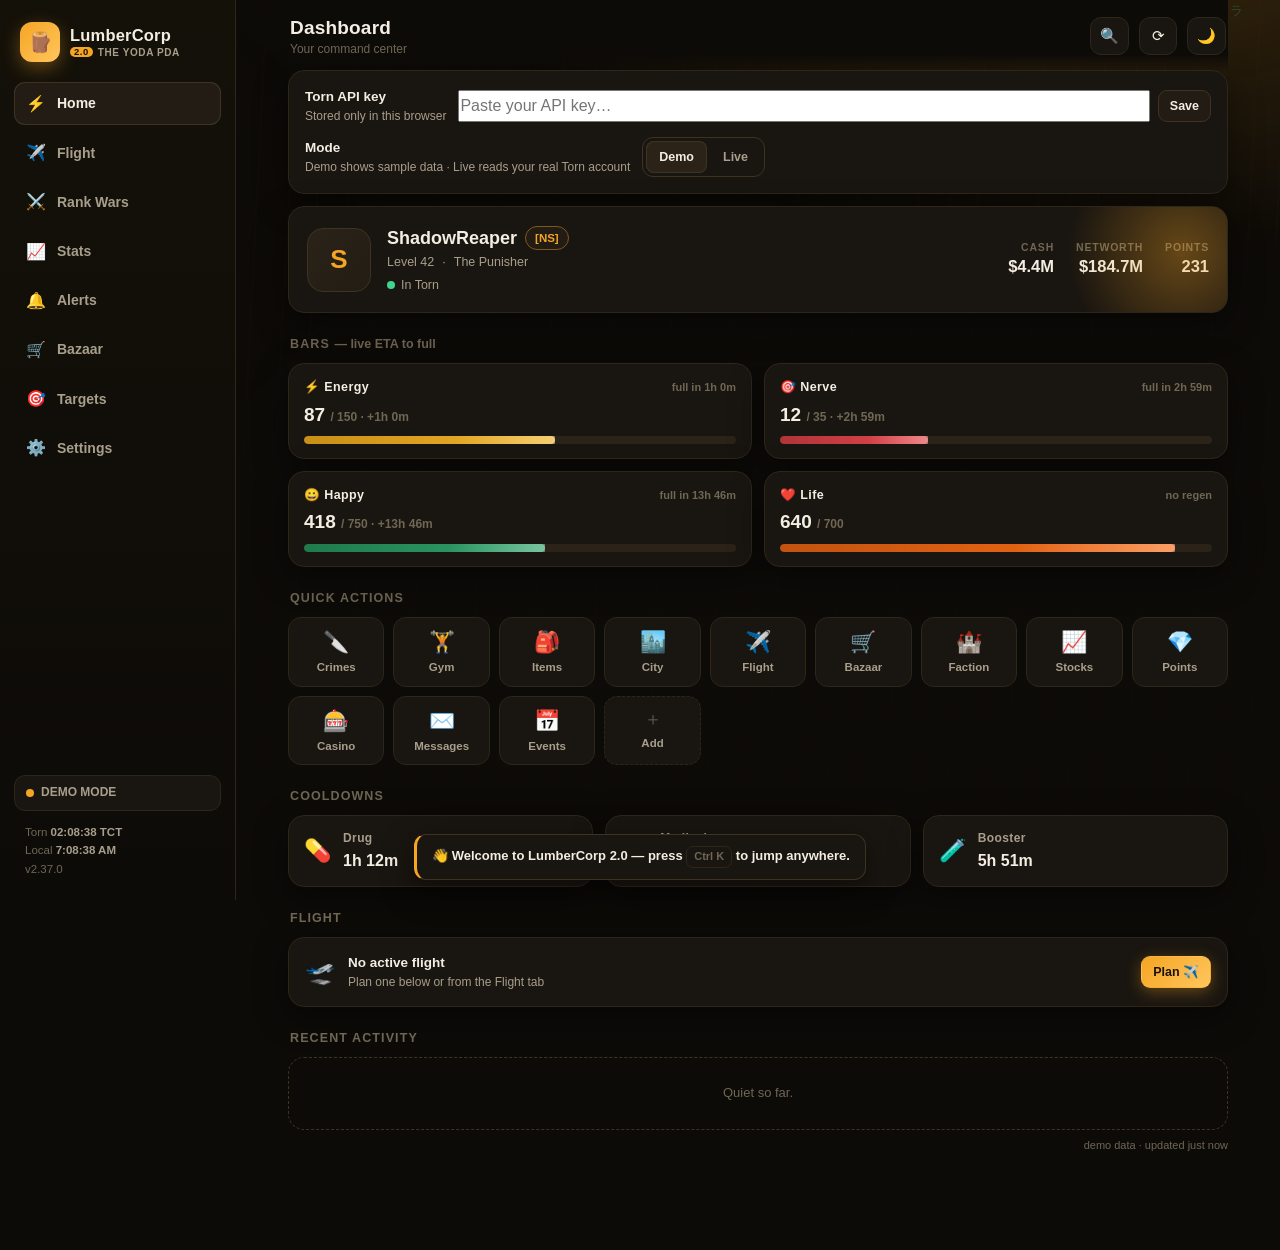
==== commit 2b48a8d5: "Self-probing bars lock card (v2.37.0): card auto-asks Torn about the bars selection and shows the RA" ====
--- a/lumbercorp-2/index.html
+++ b/lumbercorp-2/index.html
@@ -870,7 +870,7 @@
 }
 
 /* ---------- settings ---------- */
-const APP_VERSION = "2.36.0";
+const APP_VERSION = "2.37.0";
 const DEFAULT_SETTINGS = {
   mode: "demo", apiKey: "", refresh: 60,
   theme: "dark", accent: "amber",
@@ -1556,8 +1556,34 @@
         <input type="password" id="barsFixKey" placeholder="Paste your new Minimal/Limited key…" autocomplete="off">
         <button class="btn sm" id="btnBarsFix">Apply &amp; retry</button>
       </div>
+      <div style="margin-top:10px;font-size:12px;display:flex;gap:8px;align-items:center;flex-wrap:wrap">
+        <button class="btn sm" id="btnBarsProbe">🔁 Test bars now</button>
+        <span class="sd">Key in use: <b id="barsKeyMask" style="font-family:ui-monospace,monospace">…</b> — if that's not the key you just made, paste it above.</span>
+      </div>
+      <div id="barsProbeOut" style="margin-top:7px;font-size:12px;line-height:1.6"></div>
     </div>`
     : "");
+  const probeOut = document.getElementById("barsProbeOut");
+  if(probeOut){
+    const mk = (settings.apiKey || "").trim();
+    const maskEl = document.getElementById("barsKeyMask");
+    if(maskEl) maskEl.textContent = mk.length > 10 ? mk.slice(0, 4) + "…" + mk.slice(-4) + " (" + mk.length + " chars)" : mk ? "(" + mk.length + " chars)" : "none";
+    const runProbe = async () => {
+      probeOut.innerHTML = '<span style="color:var(--muted)">Asking Torn about the bars selection…</span>';
+      try{
+        const r = await diagSelection("bars");
+        probeOut.innerHTML = r.ok
+          ? '<span style="color:var(--ok)">✅ Torn serves bars to this key — reloading…</span>'
+          : '<span style="color:var(--bad)">⛔ Torn answers:</span> <span style="font-family:ui-monospace,SFMono-Regular,monospace">' + escHtml(r.msg) + '</span>' + (/incorrect/i.test(r.msg) ? '<div style="color:var(--warn);margin-top:3px">→ The key itself is wrong/expired. Copy it again from Torn (16 characters, no spaces) and paste it above.</div>' : "");
+        if(r.ok) setTimeout(() => loadLive(), 400);
+      }catch(err){
+        probeOut.innerHTML = '<span style="color:var(--bad)">Probe failed:</span> ' + escHtml(err.message || err);
+      }
+    };
+    runProbe();
+    const tb = document.getElementById("btnBarsProbe");
+    if(tb) tb.addEventListener("click", runProbe);
+  }
   const fixBtn = document.getElementById("btnBarsFix");
   if(fixBtn){
     const applyFix = () => {
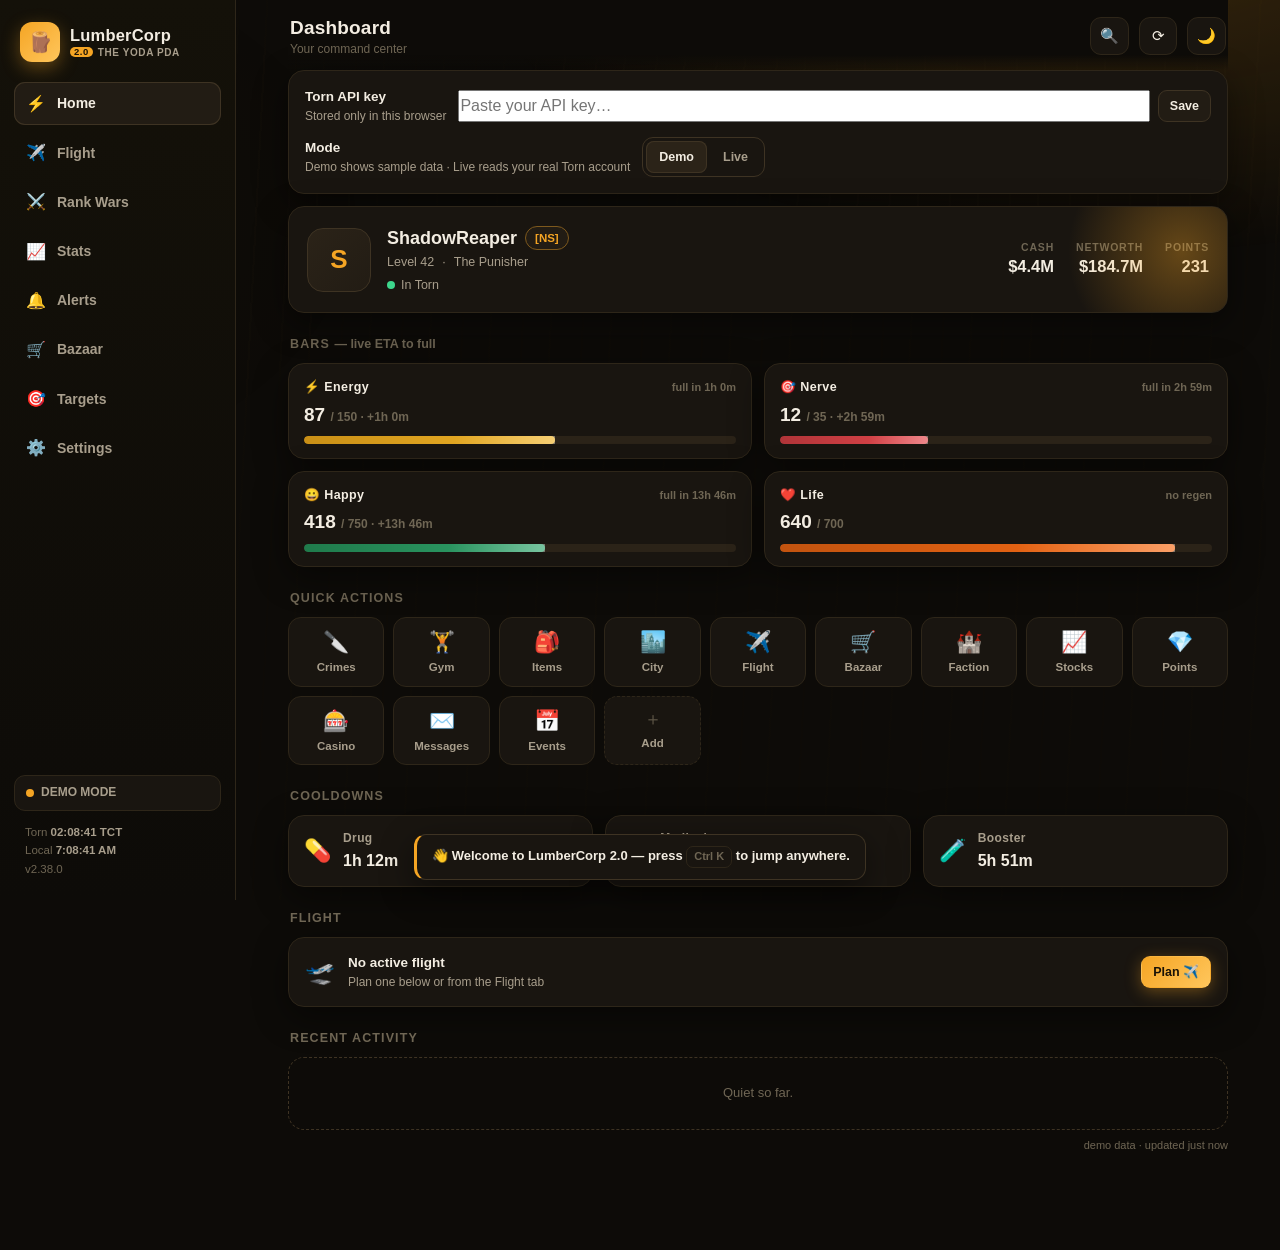
==== commit dfedde1c: "No-more-limbo bars (v2.38.0): loadLive marks liveSynced on every exit path (incl. core errors, wrapp" ====
--- a/lumbercorp-2/index.html
+++ b/lumbercorp-2/index.html
@@ -870,7 +870,7 @@
 }
 
 /* ---------- settings ---------- */
-const APP_VERSION = "2.37.0";
+const APP_VERSION = "2.38.0";
 const DEFAULT_SETTINGS = {
   mode: "demo", apiKey: "", refresh: 60,
   theme: "dark", accent: "amber",
@@ -1185,6 +1185,7 @@
 ];
 async function loadLive(){
   if(state.mode !== "live") return;
+  try{
   const parts = await Promise.all(LIVE_PARTS.map(async ([name, sel]) => {
     const fn = name === "bars" ? tornBars : tornUser;
     try{ return { name, data: await fn(sel), err: null }; }
@@ -1193,8 +1194,11 @@
   const byName = {};
   for(const r of parts) byName[r.name] = r;
   if(byName.core.err){
-    /* core is public — only a network failure or a dead key kills it */
+    /* core is public — only a network failure or a dead key kills it.
+       Mark the sync as done so the bars section shows its fix-it card
+       instead of "waiting for data…" forever. */
     const err = byName.core.err;
+    state.liveSynced = true;
     toast("⚠️ " + escHtml(describeApiError(err)), "bad");
     logAct("⚠️", "Live sync failed: " + describeApiError(err));
     if(err.code === 2) setMode("demo");
@@ -1242,6 +1246,7 @@
       logAct("⚠️", "Live sync partial: " + escHtml(fails.join(" · ")));
     }
   } else { state.liveErrKey = null; }
+  state.liveSynced = true;   // sync finished — bars must never sit in limbo after this
   fetchItemDB();
   try{
     const ps = await tornUser("personalstats");
@@ -1317,6 +1322,11 @@
   }
   renderAll();
   scheduleLive();
+  }catch(e){
+    state.liveSynced = true;
+    toast("⚠️ Live sync error: " + escHtml(e.message || e), "bad");
+    renderAll();
+  }
 }
 function scheduleLive(){
   if(liveTimer) clearTimeout(liveTimer);
@@ -1527,11 +1537,14 @@
   ["energy", "⚡ Energy"], ["nerve", "🎯 Nerve"], ["happy", "😀 Happy"], ["life", "❤️ Life"]
 ];
 function renderBars(){
-  const barsBlocked = state.mode === "live" && state.caps && state.caps.bars === false;
+  /* After a completed live sync, bars must either show data or explain
+     themselves. "Waiting for data…" is only honest while the sync runs. */
+  const barsLoaded = !!(state.user.bars && state.user.bars.energy && state.user.bars.energy.maximum > 0);
+  const barsBlocked = state.mode === "live" && state.liveSynced && !barsLoaded;
   $("barsWrap").innerHTML = BAR_META.map(([k, lbl]) => {
     const b = state.user.bars && state.user.bars[k];
     if(!b) return `<div class="card barcard">
-      <div class="top"><span class="lbl">${lbl}</span><span class="eta">waiting for data…</span></div>
+      <div class="top"><span class="lbl">${lbl}</span><span class="eta">${state.mode === "live" && !state.liveSynced ? "syncing…" : "waiting for data…"}</span></div>
       <div class="v"><span class="bar-cur" data-bar="${k}">—</span></div>
       <div class="track"><div class="fill ${k}" data-fill="${k}" style="width:0%"></div></div>
     </div>`;
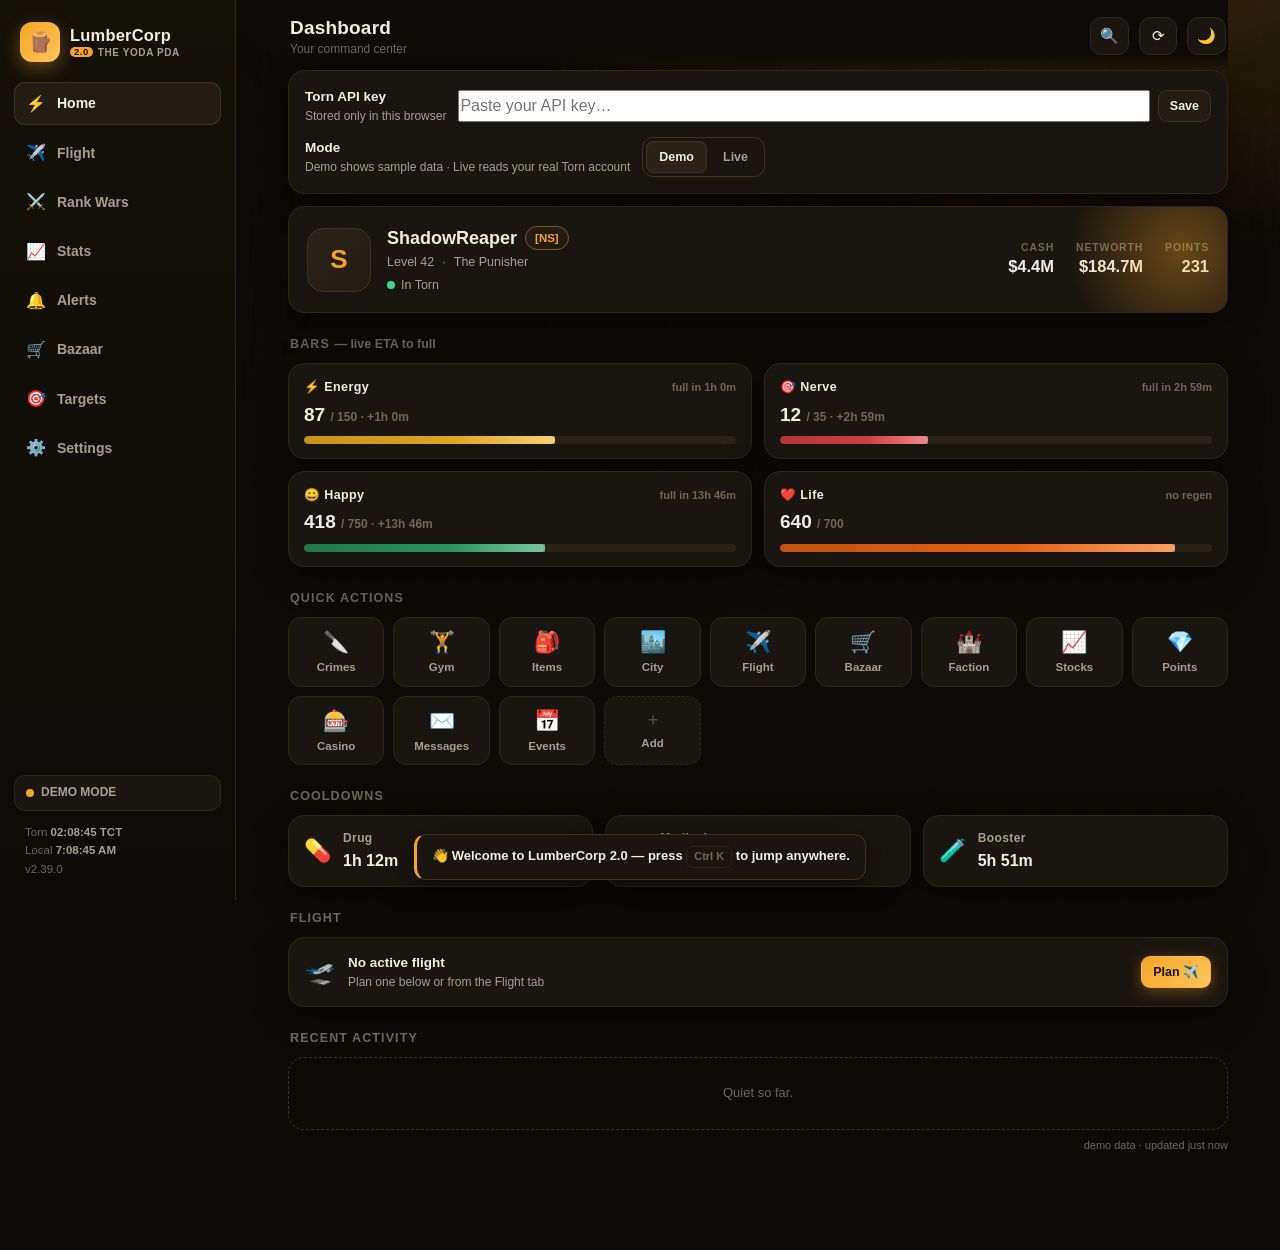
==== commit 2dcd37d7: "Bars flight recorder (v2.39.0): tornFetch records raw per-selection Torn replies; fix card gets a on" ====
--- a/lumbercorp-2/index.html
+++ b/lumbercorp-2/index.html
@@ -870,7 +870,7 @@
 }
 
 /* ---------- settings ---------- */
-const APP_VERSION = "2.38.0";
+const APP_VERSION = "2.39.0";
 const DEFAULT_SETTINGS = {
   mode: "demo", apiKey: "", refresh: 60,
   theme: "dark", accent: "amber",
@@ -1129,8 +1129,16 @@
   let res;
   try{ res = await fetch(path, { cache: "no-store" }); }
   catch(e){ const err = new Error("Network error — can't reach Torn"); throw err; }
+  let txt = "";
+  try{ txt = await res.text(); }catch(e){ txt = ""; }
+  /* flight recorder: keep the raw reply per selection for the debug strip */
+  try{
+    const sel = (path.split("selections=")[1] || "core").split("&")[0];
+    state.lastRaw = state.lastRaw || {};
+    state.lastRaw[sel] = { status: res.status, body: String(txt).slice(0, 600) };
+  }catch(e2){ /* recorder must never break the app */ }
   let j = null;
-  try{ j = await res.json(); }catch(e){ throw new Error("Bad JSON from Torn (HTTP " + res.status + ")"); }
+  try{ j = JSON.parse(txt); }catch(e){ throw new Error("Bad JSON from Torn (HTTP " + res.status + ")"); }
   if(j && j.error){ const err = new Error(j.error.error); err.code = j.error.code; throw err; }
   return j;
 }
@@ -1593,9 +1601,40 @@
         probeOut.innerHTML = '<span style="color:var(--bad)">Probe failed:</span> ' + escHtml(err.message || err);
       }
     };
-    runProbe();
+    /* auto-probe ONCE per key+failure episode — re-probing on every render
+       spams Torn and can trip rate limits that make good keys look broken */
+    const sig = (settings.apiKey || "").slice(-4) + ":" + (state.liveErrKey || "ok");
+    if(state.barsProbeSig !== sig){ state.barsProbeSig = sig; runProbe(); }
     const tb = document.getElementById("btnBarsProbe");
     if(tb) tb.addEventListener("click", runProbe);
+    /* flight-recorder strip: version · mode · key · flags · copyable debug */
+    const strip = document.createElement("div");
+    const km = (settings.apiKey || "").trim();
+    strip.style.cssText = "margin-top:8px;font-size:11px;color:var(--faint);font-family:ui-monospace,SFMono-Regular,monospace;line-height:1.7";
+    strip.innerHTML =
+      "v" + APP_VERSION + " · mode=" + escHtml(state.mode) +
+      " · key=" + (km ? escHtml(km.slice(0,4) + "…" + km.slice(-4)) : "none") +
+      " · synced=" + (state.liveSynced ? "yes" : "no") +
+      " · caps=" + escHtml(JSON.stringify(state.caps || null)) +
+      " · lastErr=" + escHtml(state.liveErrKey || "none") +
+      ` <button class="btn sm" id="btnBarsDebug" style="margin-left:6px">📋 Copy debug</button>`;
+    probeOut.parentNode.insertBefore(strip, probeOut.nextSibling);
+    const db = strip.querySelector("#btnBarsDebug");
+    if(db) db.addEventListener("click", () => {
+      const dump = JSON.stringify({
+        version: APP_VERSION, ua: (navigator.userAgent || "").slice(0, 80),
+        mode: state.mode, key: km ? km.slice(0,4) + "…" + km.slice(-4) + " (" + km.length + " chars)" : null,
+        liveSynced: state.liveSynced, liveErrKey: state.liveErrKey || null,
+        caps: state.caps || null, bars: state.user && state.user.bars ? state.user.bars : null,
+        lastRaw: state.lastRaw || null, refresh: settings.refresh
+      }, null, 1);
+      const done = () => { db.textContent = "✓ Copied"; setTimeout(() => db.textContent = "📋 Copy debug", 1500); };
+      if(navigator.clipboard && navigator.clipboard.writeText) navigator.clipboard.writeText(dump).then(done).catch(() => {});
+      else {
+        const ta = document.createElement("textarea"); ta.value = dump; document.body.appendChild(ta);
+        ta.select(); try{ document.execCommand("copy"); done(); }catch(e2){} ta.remove();
+      }
+    });
   }
   const fixBtn = document.getElementById("btnBarsFix");
   if(fixBtn){
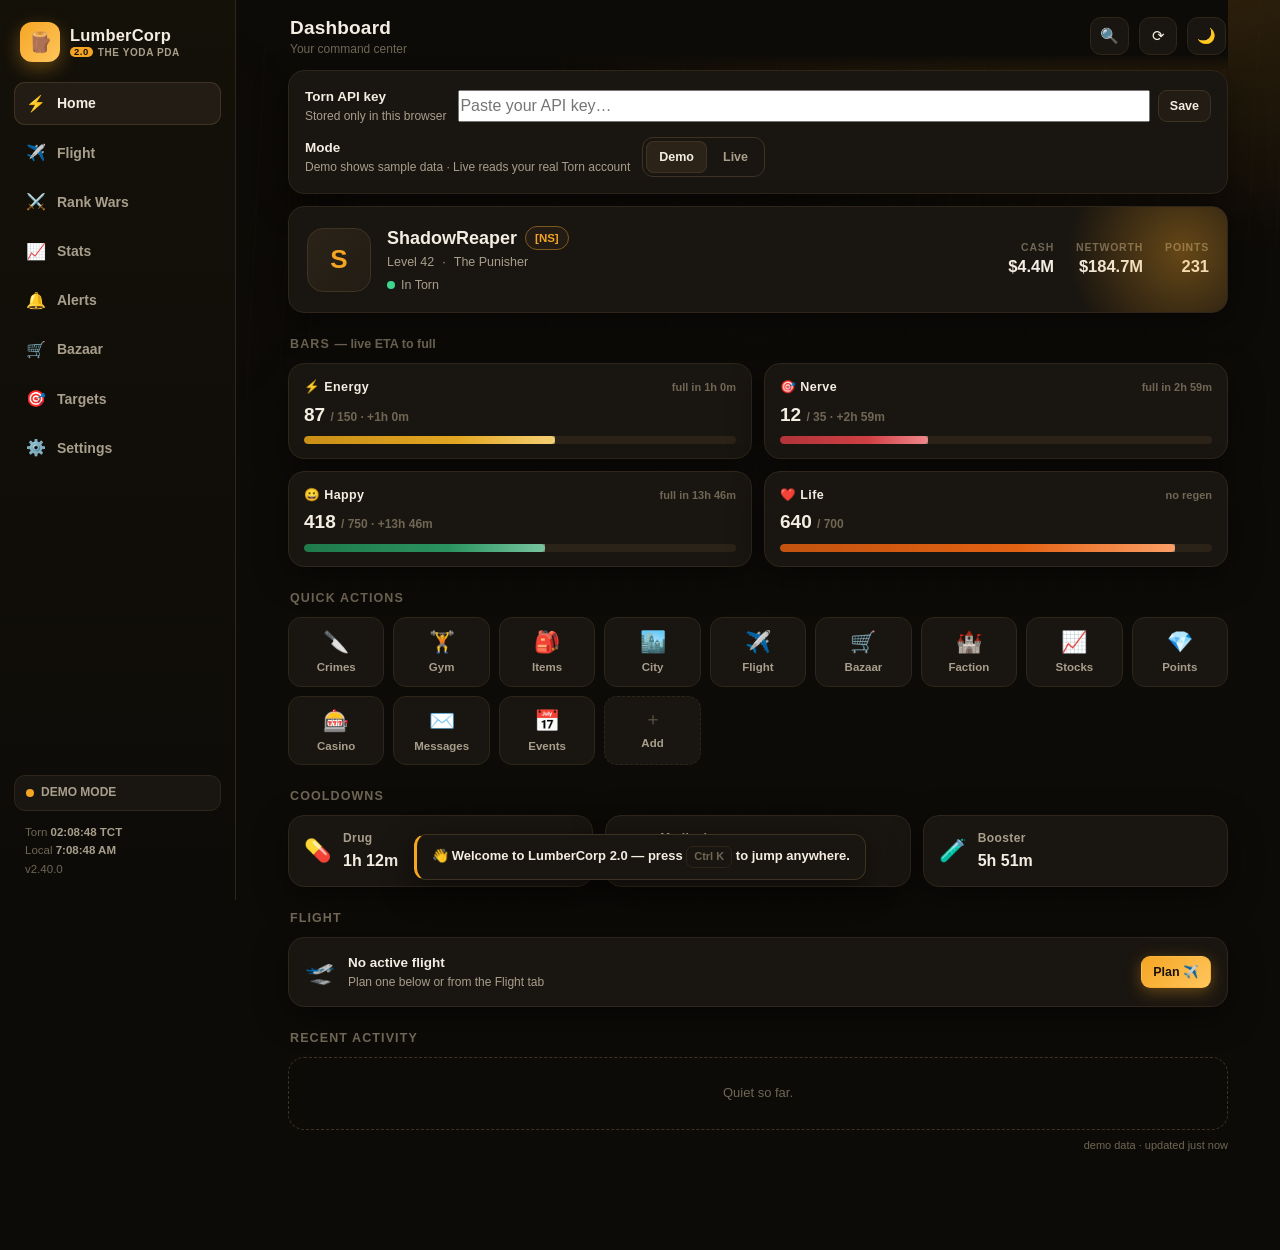
==== commit c1a563ba: "Debug report intake (v2.40.0): POST /api/debug on the proxy stores app diagnostic dumps to debug-rep" ====
--- a/lumbercorp-2/index.html
+++ b/lumbercorp-2/index.html
@@ -870,7 +870,7 @@
 }
 
 /* ---------- settings ---------- */
-const APP_VERSION = "2.39.0";
+const APP_VERSION = "2.40.0";
 const DEFAULT_SETTINGS = {
   mode: "demo", apiKey: "", refresh: 60,
   theme: "dark", accent: "amber",
@@ -1617,7 +1617,8 @@
       " · synced=" + (state.liveSynced ? "yes" : "no") +
       " · caps=" + escHtml(JSON.stringify(state.caps || null)) +
       " · lastErr=" + escHtml(state.liveErrKey || "none") +
-      ` <button class="btn sm" id="btnBarsDebug" style="margin-left:6px">📋 Copy debug</button>`;
+      ` <button class="btn sm" id="btnBarsDebug" style="margin-left:6px">📋 Copy debug</button>` +
+      ` <button class="btn sm" id="btnBarsSend" style="margin-left:4px">📤 Send to agent</button>`;
     probeOut.parentNode.insertBefore(strip, probeOut.nextSibling);
     const db = strip.querySelector("#btnBarsDebug");
     if(db) db.addEventListener("click", () => {
@@ -1634,6 +1635,31 @@
         const ta = document.createElement("textarea"); ta.value = dump; document.body.appendChild(ta);
         ta.select(); try{ document.execCommand("copy"); done(); }catch(e2){} ta.remove();
       }
+    });
+    const sb = strip.querySelector("#btnBarsSend");
+    if(sb) sb.addEventListener("click", async () => {
+      let base = pushBase();
+      if(!base){
+        base = prompt("Backend URL to send the debug report to\n(the proxy preview address, https://…e2b.app or your Render proxy):", "");
+        if(!base) return;
+        base = base.trim().replace(/\/$/, "");
+      }
+      const dump = JSON.stringify({
+        version: APP_VERSION, ua: (navigator.userAgent || "").slice(0, 80),
+        mode: state.mode, key: km ? km.slice(0,4) + "…" + km.slice(-4) + " (" + km.length + " chars)" : null,
+        liveSynced: state.liveSynced, liveErrKey: state.liveErrKey || null,
+        caps: state.caps || null, bars: state.user && state.user.bars ? state.user.bars : null,
+        lastRaw: state.lastRaw || null, refresh: settings.refresh
+      });
+      sb.disabled = true; sb.textContent = "…";
+      try{
+        const r = await fetch(base + "/api/debug", { method: "POST", headers: { "Content-Type": "application/json" }, body: dump });
+        const j = await r.json();
+        if(j && j.ok){ sb.textContent = "✓ Sent"; toast("📤 Debug report delivered", "ok"); }
+        else { sb.textContent = "📤 Send to agent"; toast("Send failed: " + ((j && j.error && j.error.error) || ("HTTP " + r.status)), "warn"); }
+      }catch(e){ sb.textContent = "📤 Send to agent"; toast("Send failed: " + (e.message || e), "warn"); }
+      sb.disabled = false;
+      setTimeout(() => { sb.textContent = "📤 Send to agent"; sb.disabled = false; }, 4000);
     });
   }
   const fixBtn = document.getElementById("btnBarsFix");
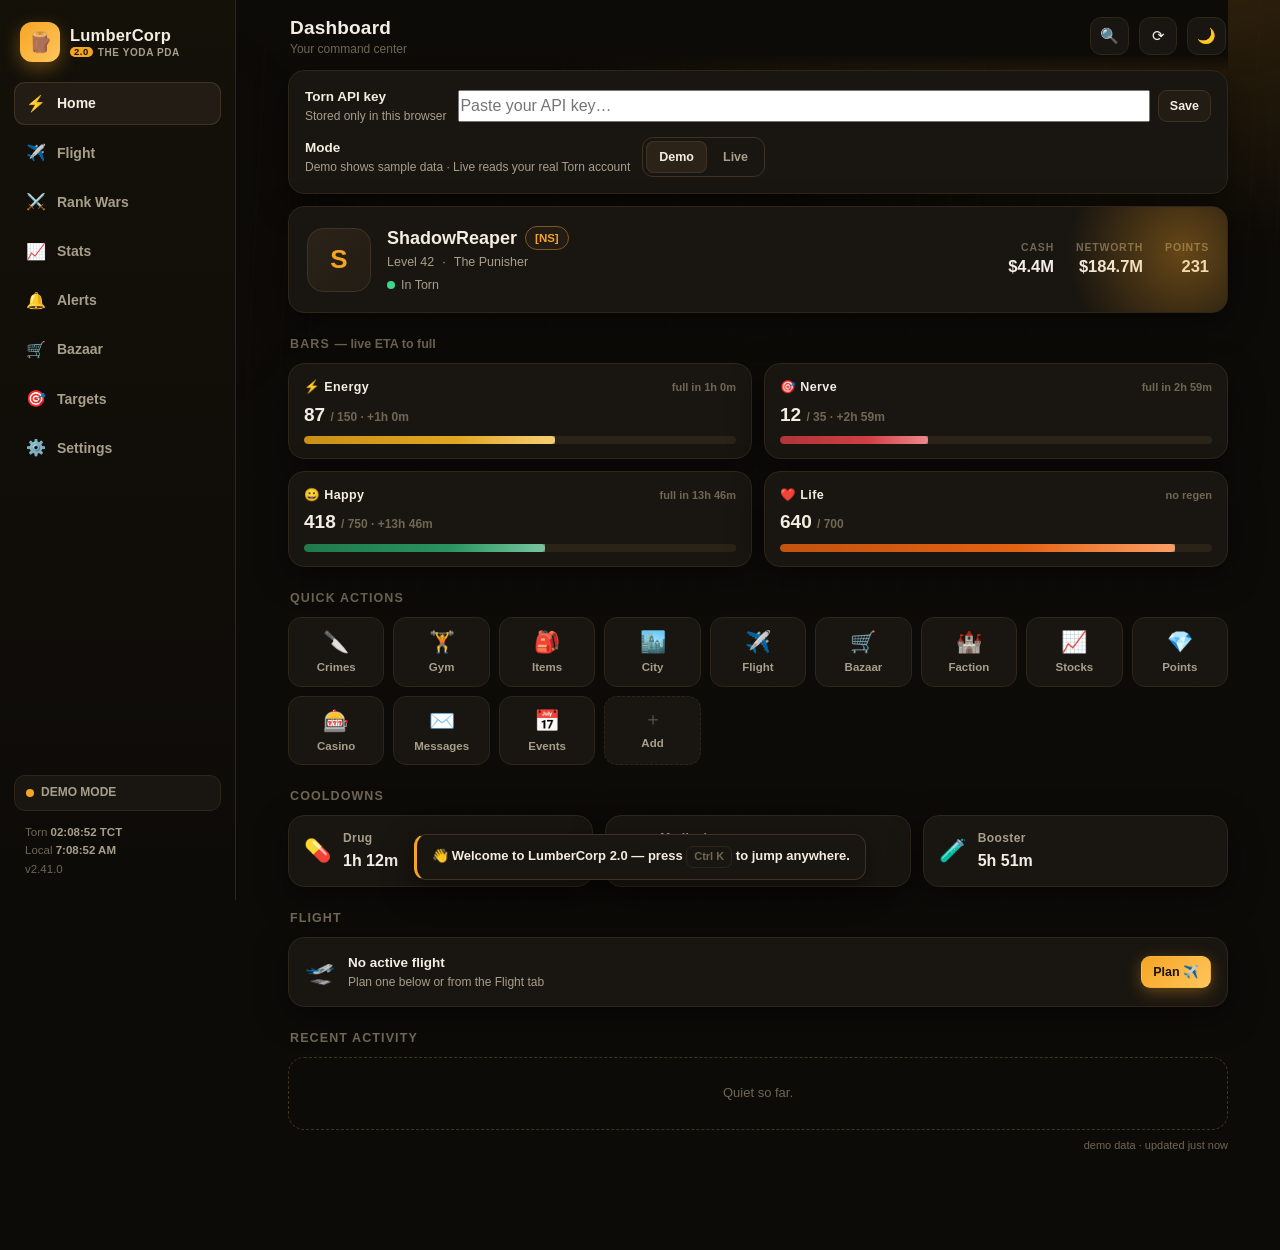
==== commit 8bb0184d: "Accept unwrapped bars payload (v2.41.0): the user's flight-recorder dump proved Torn now returns bar" ====
--- a/lumbercorp-2/index.html
+++ b/lumbercorp-2/index.html
@@ -870,7 +870,7 @@
 }
 
 /* ---------- settings ---------- */
-const APP_VERSION = "2.40.0";
+const APP_VERSION = "2.41.0";
 const DEFAULT_SETTINGS = {
   mode: "demo", apiKey: "", refresh: 60,
   theme: "dark", accent: "amber",
@@ -1161,15 +1161,18 @@
    /user/bars can succeed where the v1 path is refused. Bad key (code 2)
    still aborts immediately. */
 async function tornBars(){
+  /* Torn now returns bars UNWRAPPED ({server_time, energy, nerve, …}) — the
+     recorded raw reply proves it. Accept wrapped ({bars:{…}}) and unwrapped. */
+  const normalize = (j) => (j && !j.bars && (j.energy || j.server_time)) ? { bars: j } : j;
   let firstErr = null;
-  try{ return await tornUser("bars"); }
+  try{ return normalize(await tornUser("bars")); }
   catch(e){ firstErr = e; if(e.code === 2) throw e; }
   const base = (typeof bzApiBase === "function" ? (bzApiBase() || "") : "").trim();
   if(base && (settings.apiKey || "").trim()){
     try{
       const r = await fetch(base + "/api/torn?path=" + encodeURIComponent("/user/bars")
         + "&key=" + encodeURIComponent(settings.apiKey.trim()), { cache: "no-store" });
-      const j = await r.json();
+      const j = normalize(await r.json());
       if(j && j.bars) return j;
     }catch(e2){ /* fall through with the original error */ }
   }
@@ -1226,10 +1229,12 @@
     nw = (typeof nwResp.networth === "object" && nwResp.networth.total != null) ? nwResp.networth.total : nwResp.networth;
   }
   if(nw != null) u.networth = nw;
-  /* bars part → merge per bar so a partial response never blanks a bar */
+  /* bars part → merge per bar so a partial response never blanks a bar.
+     Wrapped ({bars:{…}}) and unwrapped ({energy, …}) responses both accepted. */
   const barsResp = byName.bars.data;
-  if(barsResp && barsResp.bars){
-    u.bars = Object.assign({}, emptyUser().bars, state.user.bars, barsResp.bars);
+  const barsRaw = barsResp ? (barsResp.bars || ((barsResp.energy || barsResp.server_time) ? barsResp : null)) : null;
+  if(barsRaw){
+    u.bars = Object.assign({}, emptyUser().bars, state.user.bars, barsRaw);
   }
   if(byName.cds.data && byName.cds.data.cooldowns) u.cooldowns = byName.cds.data.cooldowns;
   if(byName.travel.data && byName.travel.data.travel) u.travel = byName.travel.data.travel;
@@ -1238,7 +1243,7 @@
   state.lastUpdated = Date.now();
   state.caps = {
     basic: true,
-    bars: !!(barsResp && barsResp.bars),
+    bars: !!barsRaw,
     money: !!(moneyResp && moneyResp.money_onhand != null),
     networth: nw != null,
     stats: false, faction: false
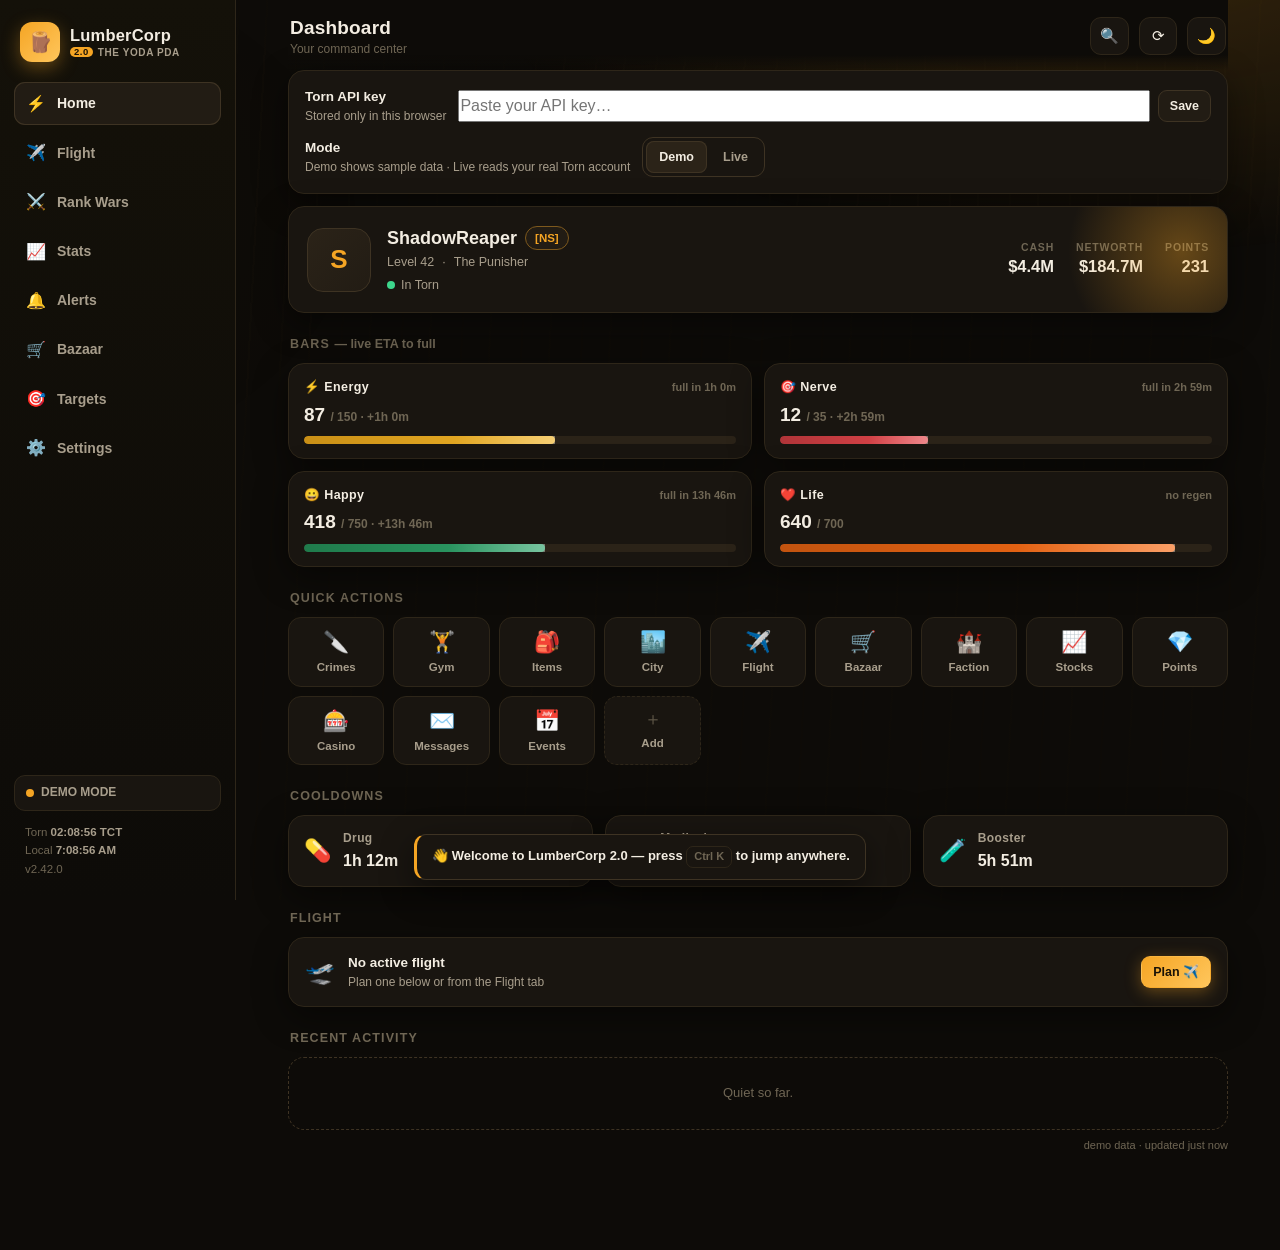
==== commit d26fa3a5: "Torn profile pic beside the name (v2.42.0): Home avatar loads profile_image from the basic/profile r" ====
--- a/lumbercorp-2/index.html
+++ b/lumbercorp-2/index.html
@@ -232,11 +232,12 @@
     background:radial-gradient(circle, var(--glow), transparent 70%);pointer-events:none;
   }
   .avatar{
-    width:64px;height:64px;border-radius:16px;flex:0 0 auto;
+    width:64px;height:64px;border-radius:16px;flex:0 0 auto;overflow:hidden;
     background:linear-gradient(135deg,var(--card3),var(--card2));
     border:1px solid var(--border2);display:grid;place-items:center;
     font-size:26px;font-weight:900;color:var(--accent);
   }
+  .avatar img{width:100%;height:100%;object-fit:cover;display:block}
   .idmain{min-width:180px;flex:1}
   .idname{font-size:18px;font-weight:800;display:flex;align-items:center;gap:8px;flex-wrap:wrap}
   .idsub{font-size:12.5px;color:var(--muted);margin-top:2px;display:flex;gap:8px;align-items:center;flex-wrap:wrap}
@@ -502,7 +503,7 @@
         </div>
       </div>
       <div class="card idcard">
-        <div class="avatar" id="idAvatar">S</div>
+        <div class="avatar" id="idAvatar" title="Torn profile picture"><span id="idAvatarLetter">S</span><img id="idAvatarImg" alt="" hidden></div>
         <div class="idmain">
           <div class="idname"><span id="idName">—</span><span class="chip accent" id="idTag">—</span></div>
           <div class="idsub"><span id="idLevel">—</span> · <span id="idRank">—</span></div>
@@ -870,7 +871,7 @@
 }
 
 /* ---------- settings ---------- */
-const APP_VERSION = "2.41.0";
+const APP_VERSION = "2.42.0";
 const DEFAULT_SETTINGS = {
   mode: "demo", apiKey: "", refresh: 60,
   theme: "dark", accent: "amber",
@@ -1522,7 +1523,18 @@
 /* ---------- dashboard ---------- */
 function renderDashboard(){
   const u = state.user;
-  $("idAvatar").textContent = (u.name || "?").charAt(0).toUpperCase();
+  const aLetter = document.getElementById("idAvatarLetter");
+  const aImg = document.getElementById("idAvatarImg");
+  if(aLetter) aLetter.textContent = (u.name || "?").charAt(0).toUpperCase();
+  const pUrl = u.profile_image && typeof u.profile_image === "string" ? u.profile_image : "";
+  if(aImg && aImg.src !== pUrl){
+    if(!pUrl){ aImg.hidden = true; aImg.removeAttribute("src"); }
+    else {
+      aImg.onload = () => { aImg.hidden = false; };
+      aImg.onerror = () => { aImg.hidden = true; };
+      aImg.src = pUrl;
+    }
+  }
   $("idName").textContent = u.name || "—";
   const ftag = state.faction && state.faction.tag;
   $("idTag").textContent = ftag || "";
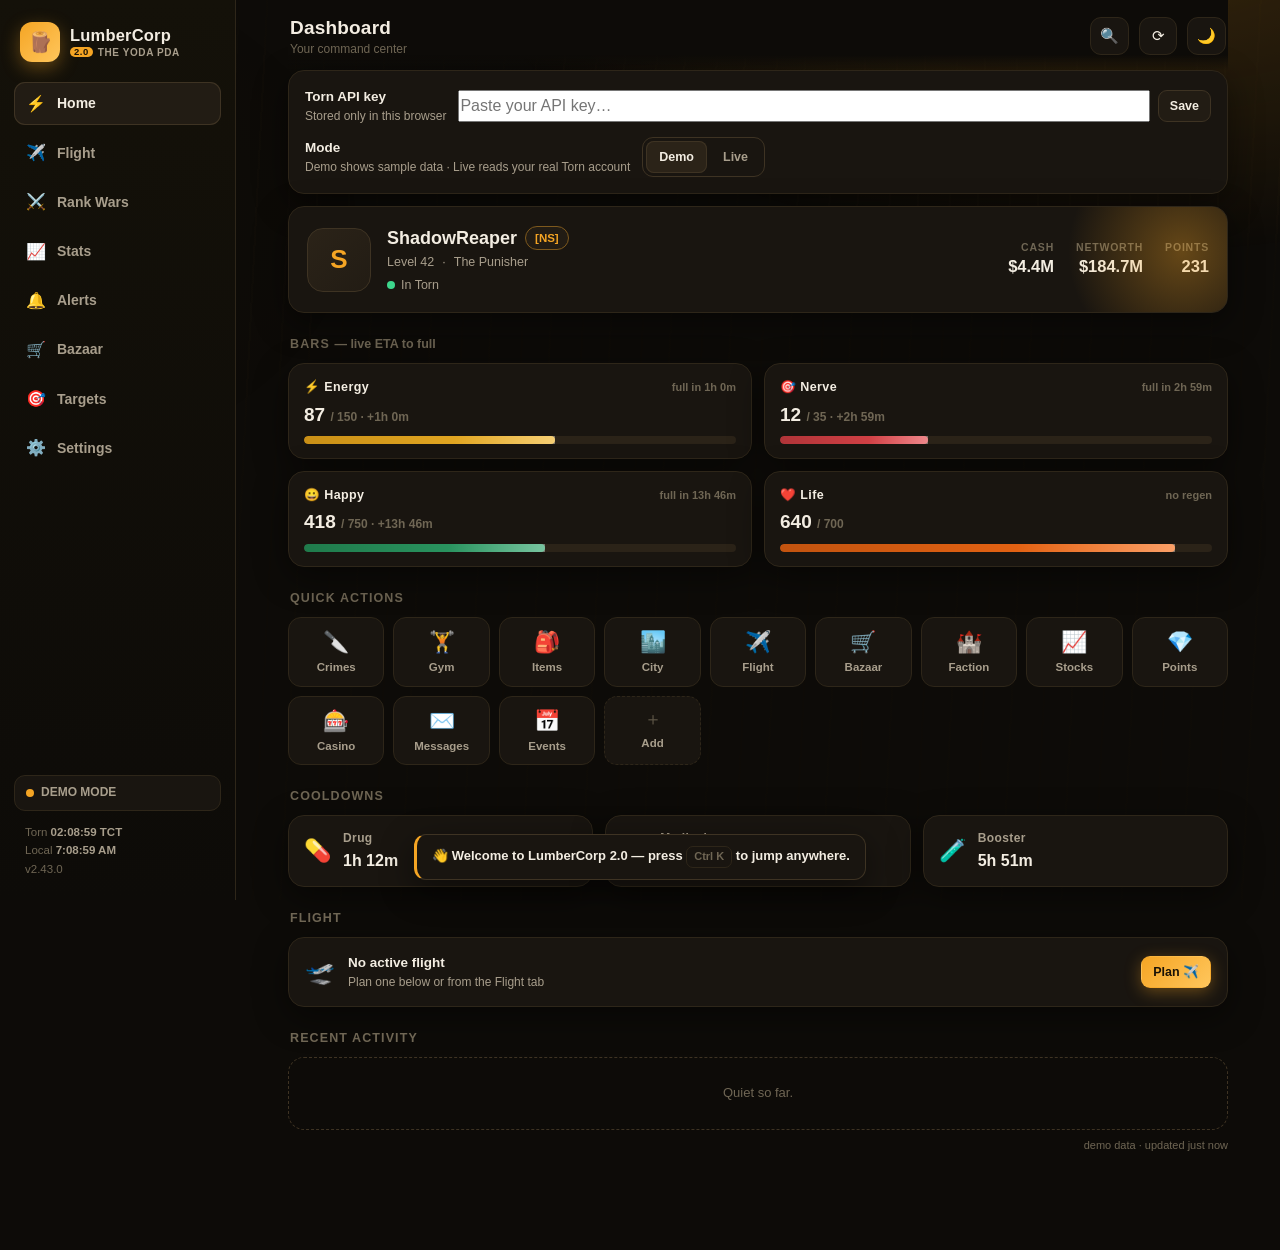
==== commit 8b80bb31: "Avatar fill fix (v2.43.0): profile pic layer is absolutely positioned inset:0 with object-fit cover " ====
--- a/lumbercorp-2/index.html
+++ b/lumbercorp-2/index.html
@@ -232,12 +232,13 @@
     background:radial-gradient(circle, var(--glow), transparent 70%);pointer-events:none;
   }
   .avatar{
+    position:relative;
     width:64px;height:64px;border-radius:16px;flex:0 0 auto;overflow:hidden;
     background:linear-gradient(135deg,var(--card3),var(--card2));
     border:1px solid var(--border2);display:grid;place-items:center;
     font-size:26px;font-weight:900;color:var(--accent);
   }
-  .avatar img{width:100%;height:100%;object-fit:cover;display:block}
+  .avatar img{position:absolute;inset:0;width:100%;height:100%;max-width:none;object-fit:cover;display:none;border:none}
   .idmain{min-width:180px;flex:1}
   .idname{font-size:18px;font-weight:800;display:flex;align-items:center;gap:8px;flex-wrap:wrap}
   .idsub{font-size:12.5px;color:var(--muted);margin-top:2px;display:flex;gap:8px;align-items:center;flex-wrap:wrap}
@@ -503,7 +504,7 @@
         </div>
       </div>
       <div class="card idcard">
-        <div class="avatar" id="idAvatar" title="Torn profile picture"><span id="idAvatarLetter">S</span><img id="idAvatarImg" alt="" hidden></div>
+        <div class="avatar" id="idAvatar" title="Torn profile picture"><span id="idAvatarLetter">S</span><img id="idAvatarImg" alt=""></div>
         <div class="idmain">
           <div class="idname"><span id="idName">—</span><span class="chip accent" id="idTag">—</span></div>
           <div class="idsub"><span id="idLevel">—</span> · <span id="idRank">—</span></div>
@@ -871,7 +872,7 @@
 }
 
 /* ---------- settings ---------- */
-const APP_VERSION = "2.42.0";
+const APP_VERSION = "2.43.0";
 const DEFAULT_SETTINGS = {
   mode: "demo", apiKey: "", refresh: 60,
   theme: "dark", accent: "amber",
@@ -1527,13 +1528,18 @@
   const aImg = document.getElementById("idAvatarImg");
   if(aLetter) aLetter.textContent = (u.name || "?").charAt(0).toUpperCase();
   const pUrl = u.profile_image && typeof u.profile_image === "string" ? u.profile_image : "";
-  if(aImg && aImg.src !== pUrl){
-    if(!pUrl){ aImg.hidden = true; aImg.removeAttribute("src"); }
-    else {
-      aImg.onload = () => { aImg.hidden = false; };
-      aImg.onerror = () => { aImg.hidden = true; };
+  if(aImg){
+    const show = () => { aImg.style.display = "block"; };
+    if(!pUrl){
+      aImg.removeAttribute("src"); aImg.style.display = "none";
+    } else if(aImg.getAttribute("src") !== pUrl){
+      aImg.style.display = "none";
+      aImg.onload = show;
+      aImg.onerror = () => { aImg.style.display = "none"; };
       aImg.src = pUrl;
     }
+    /* image already cached/complete — show immediately */
+    if(aImg.complete && aImg.naturalWidth > 0) show();
   }
   $("idName").textContent = u.name || "—";
   const ftag = state.faction && state.faction.tag;
